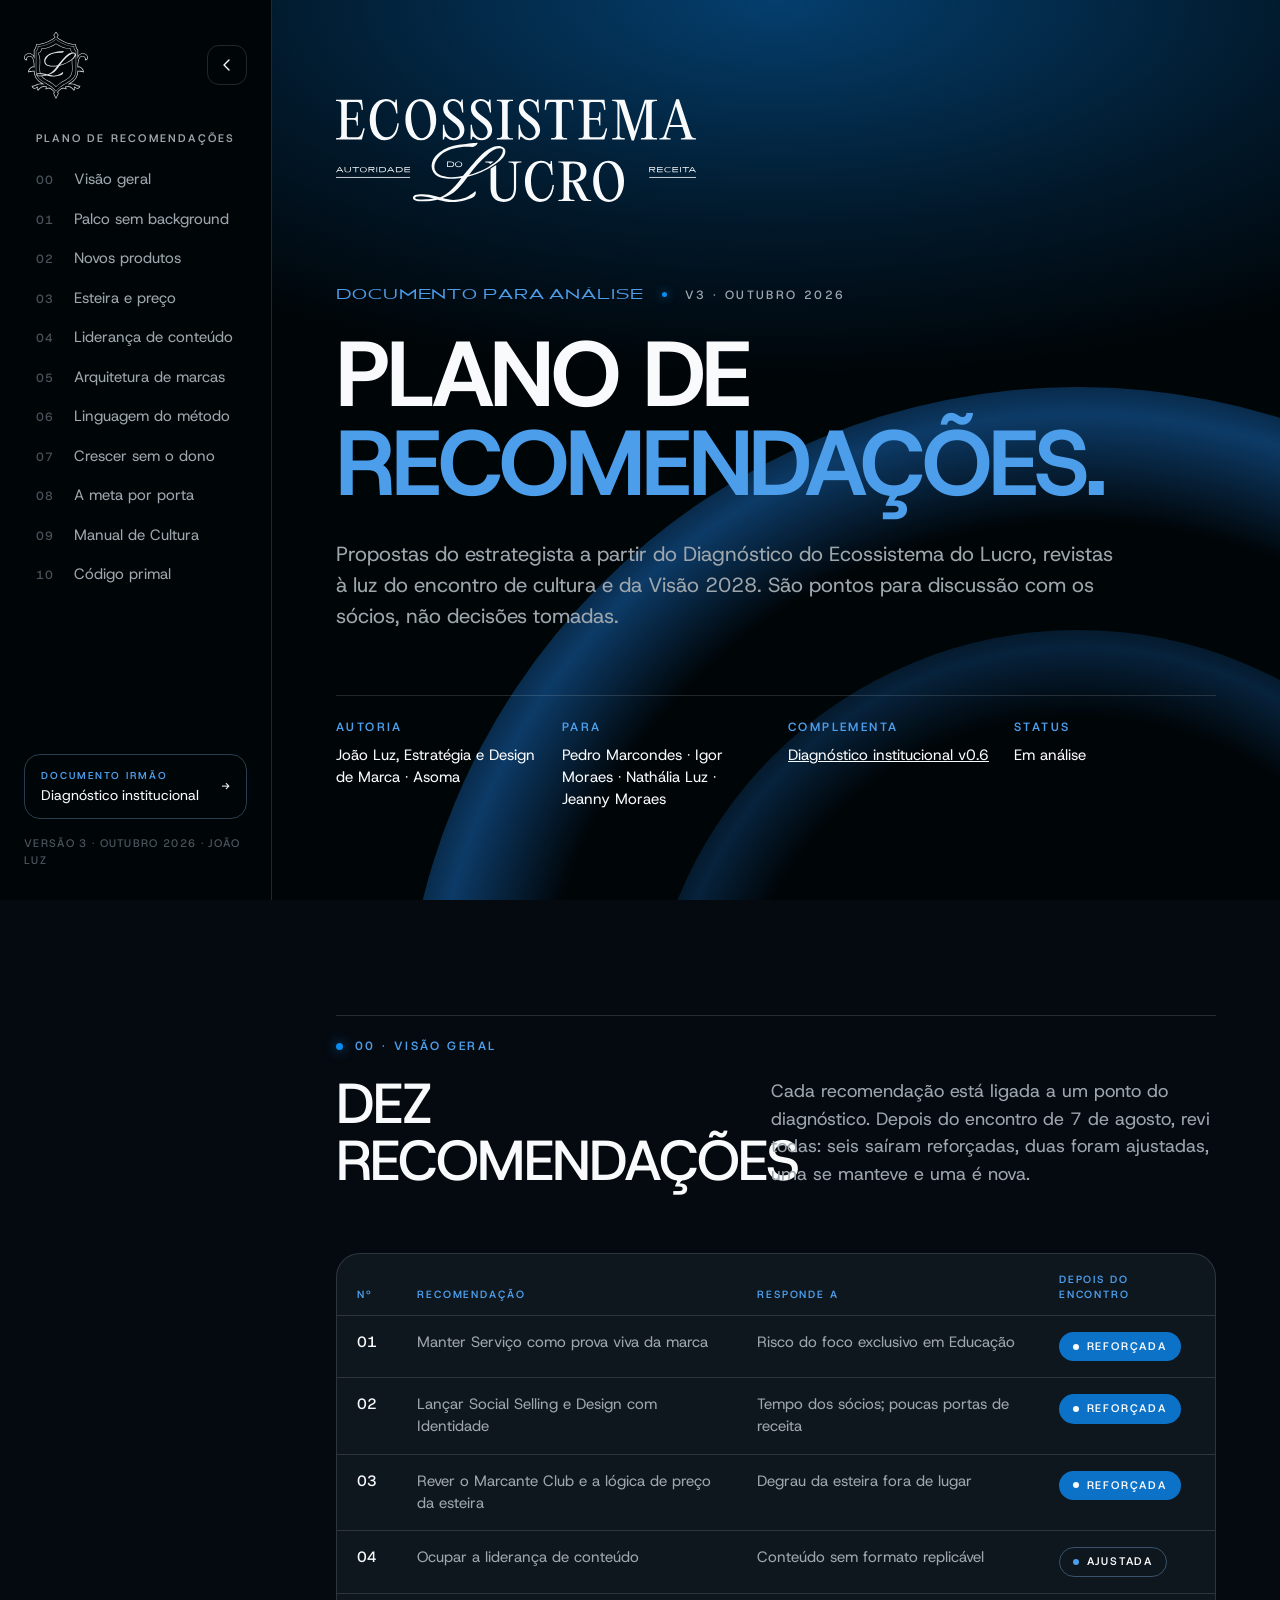
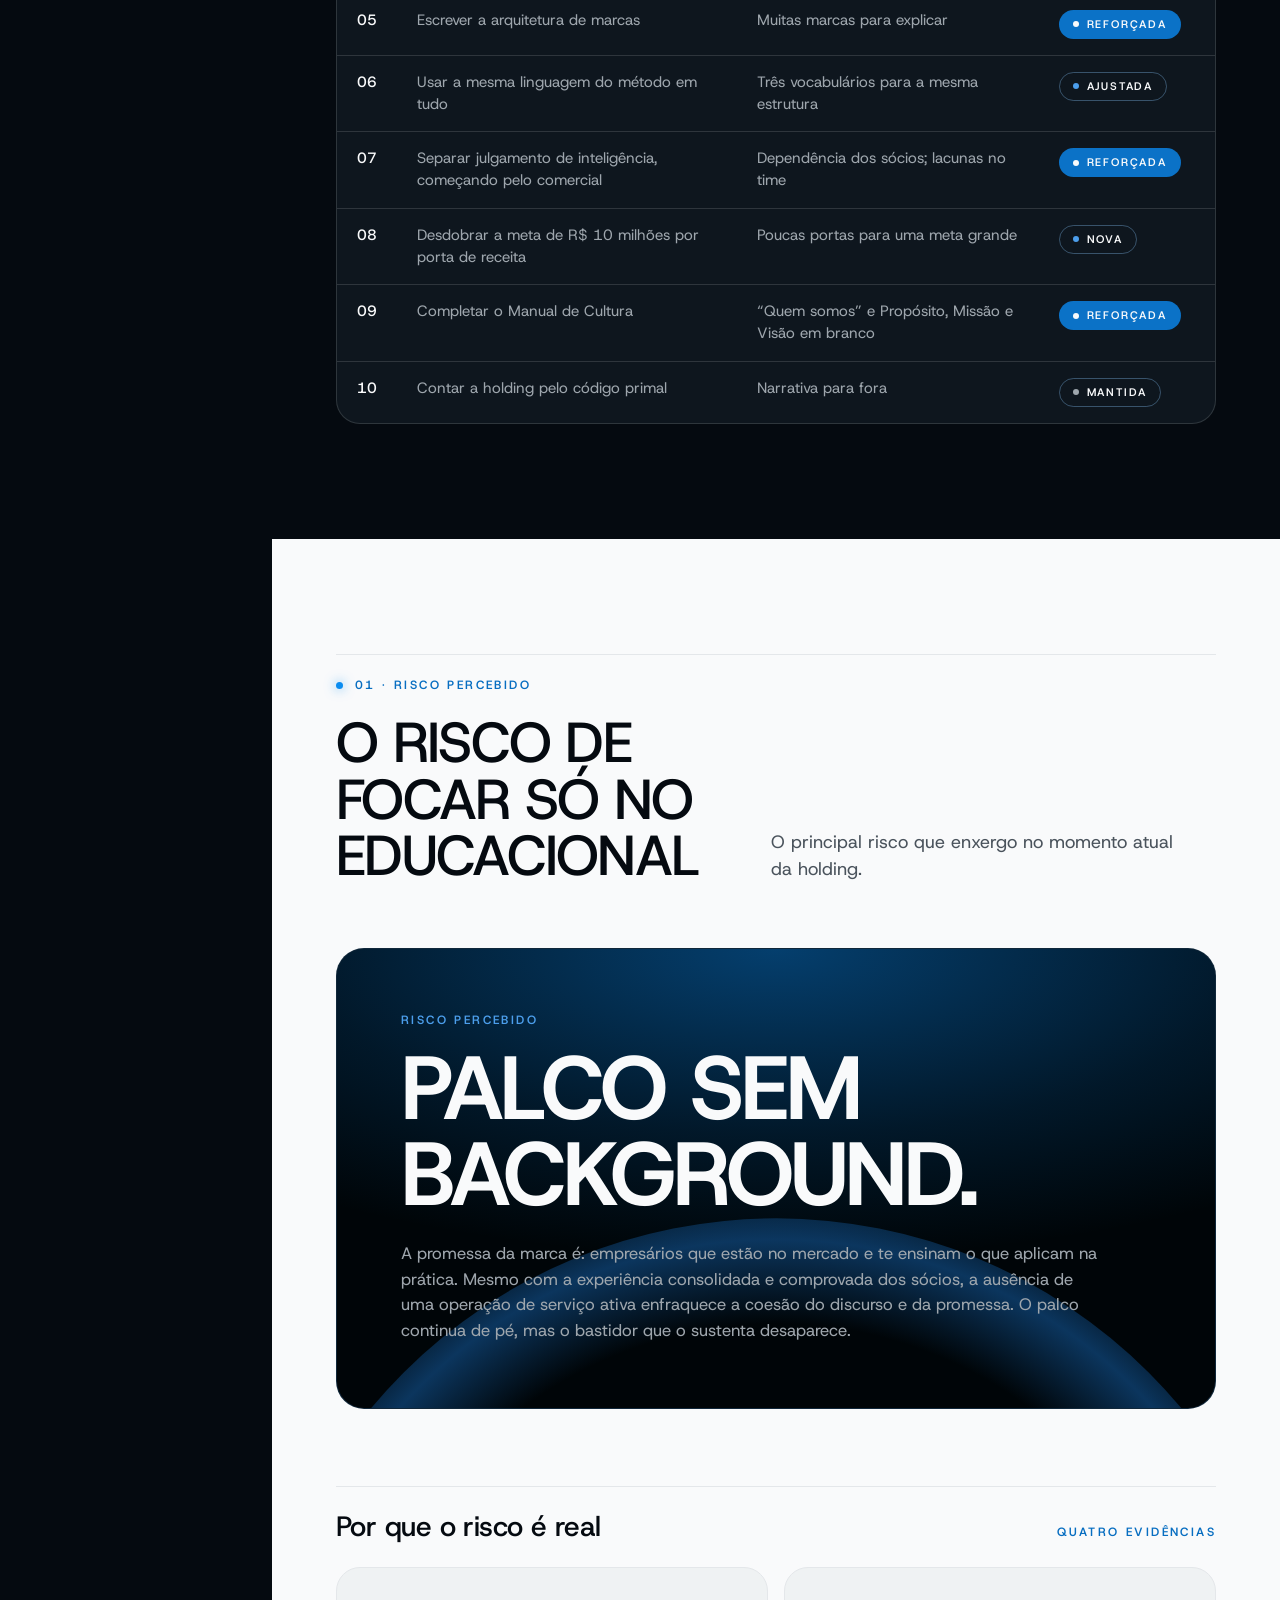
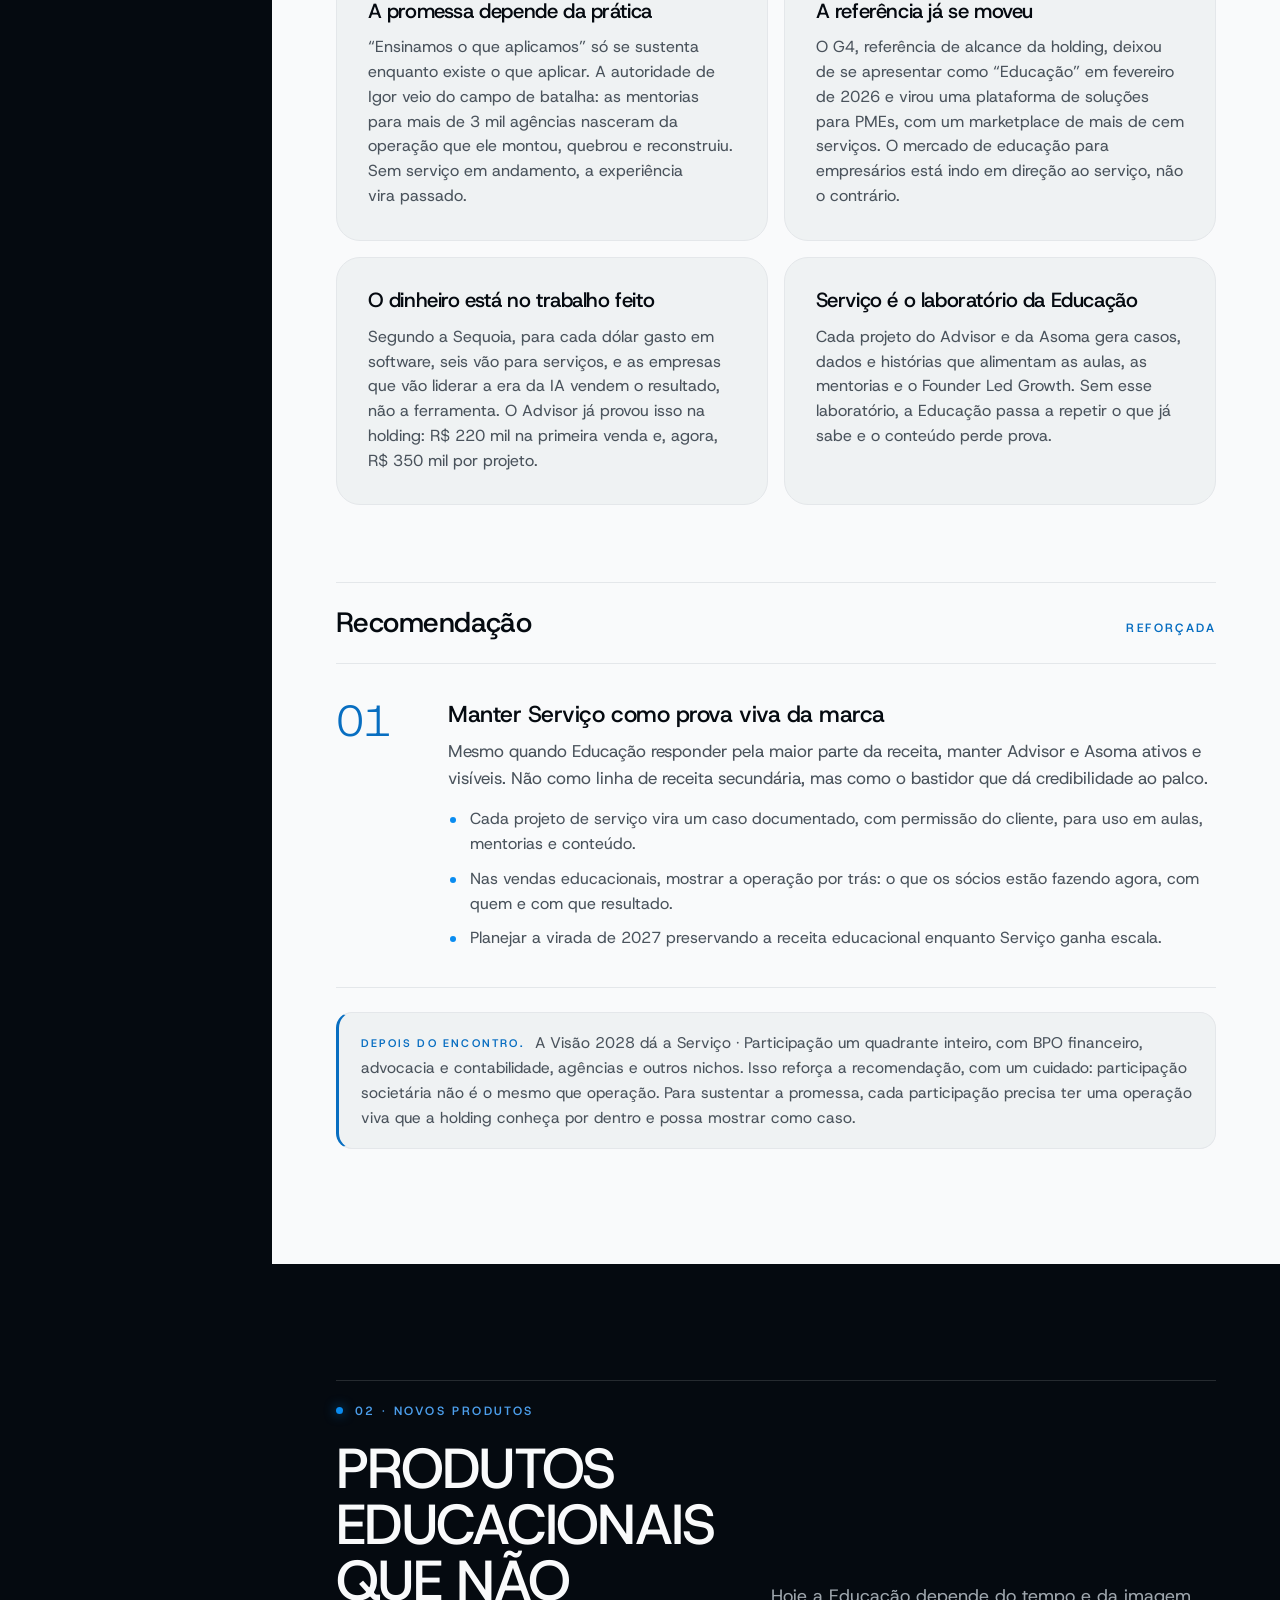
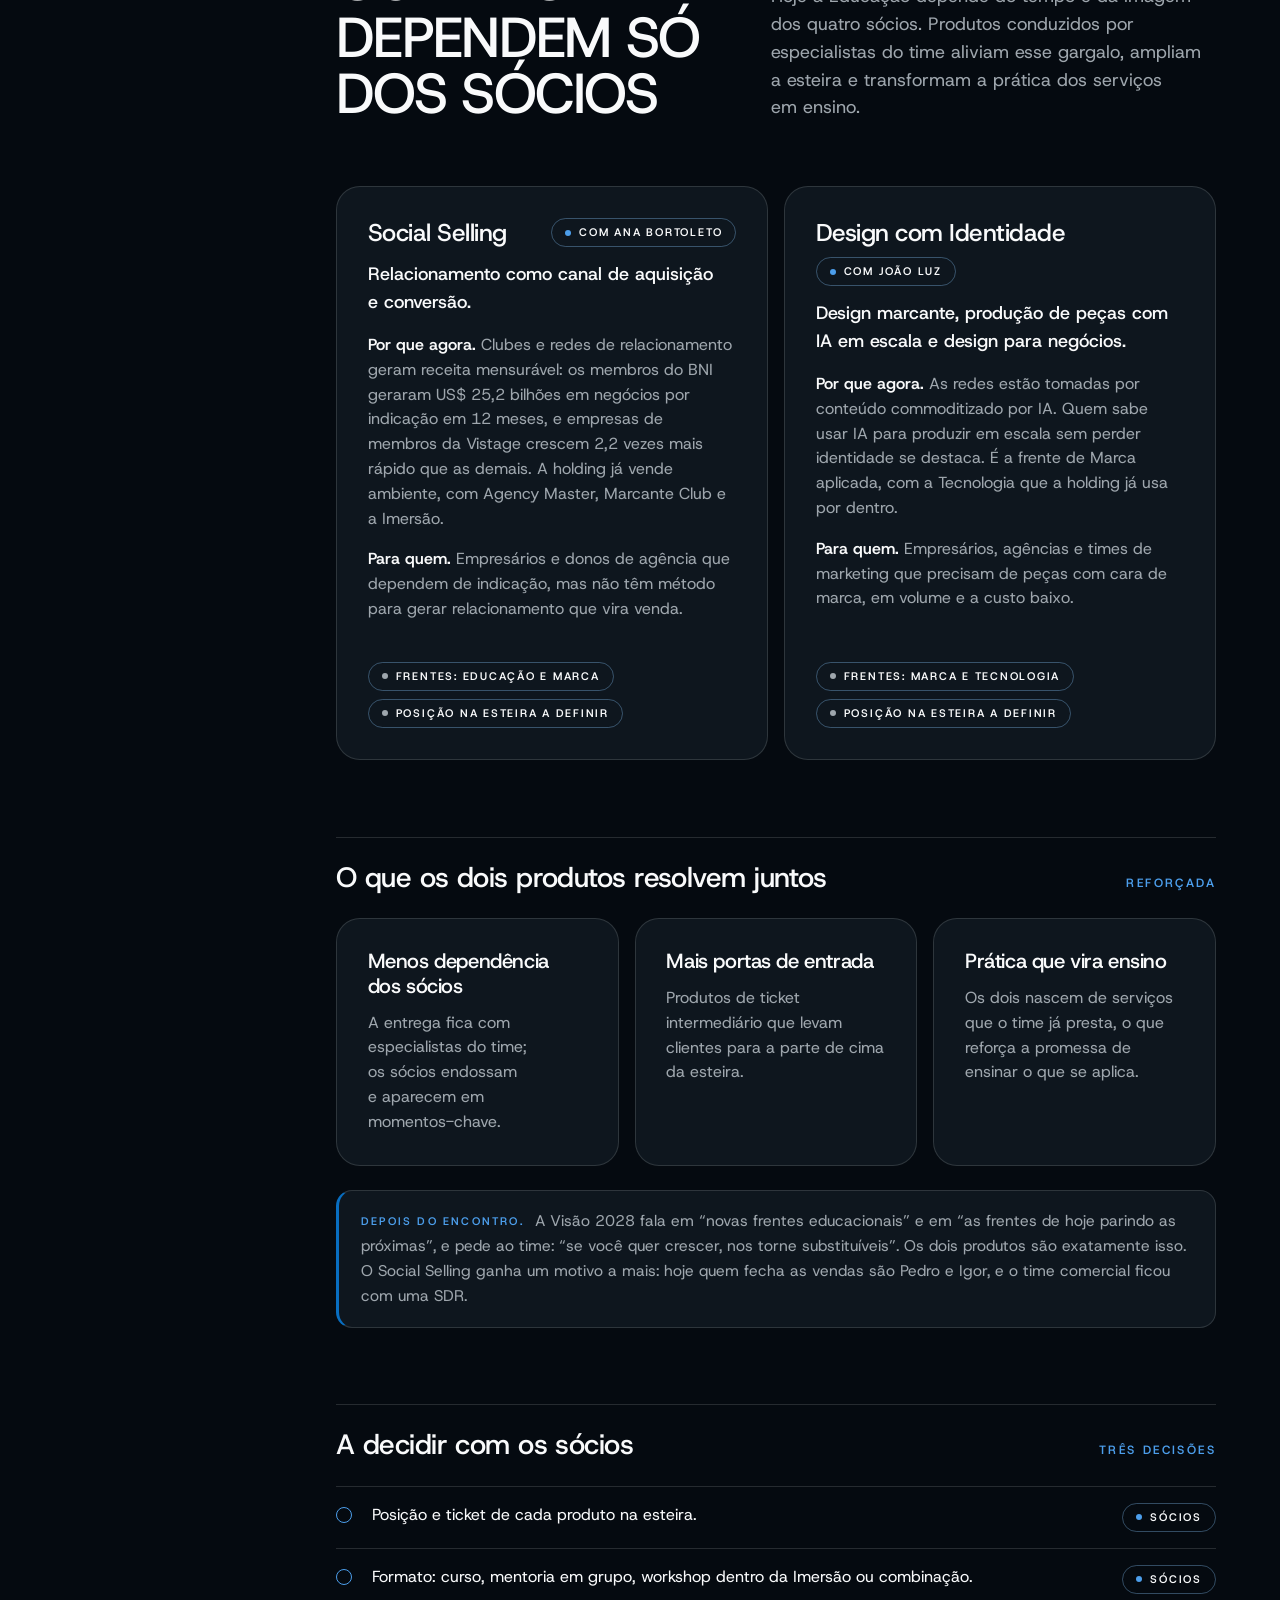
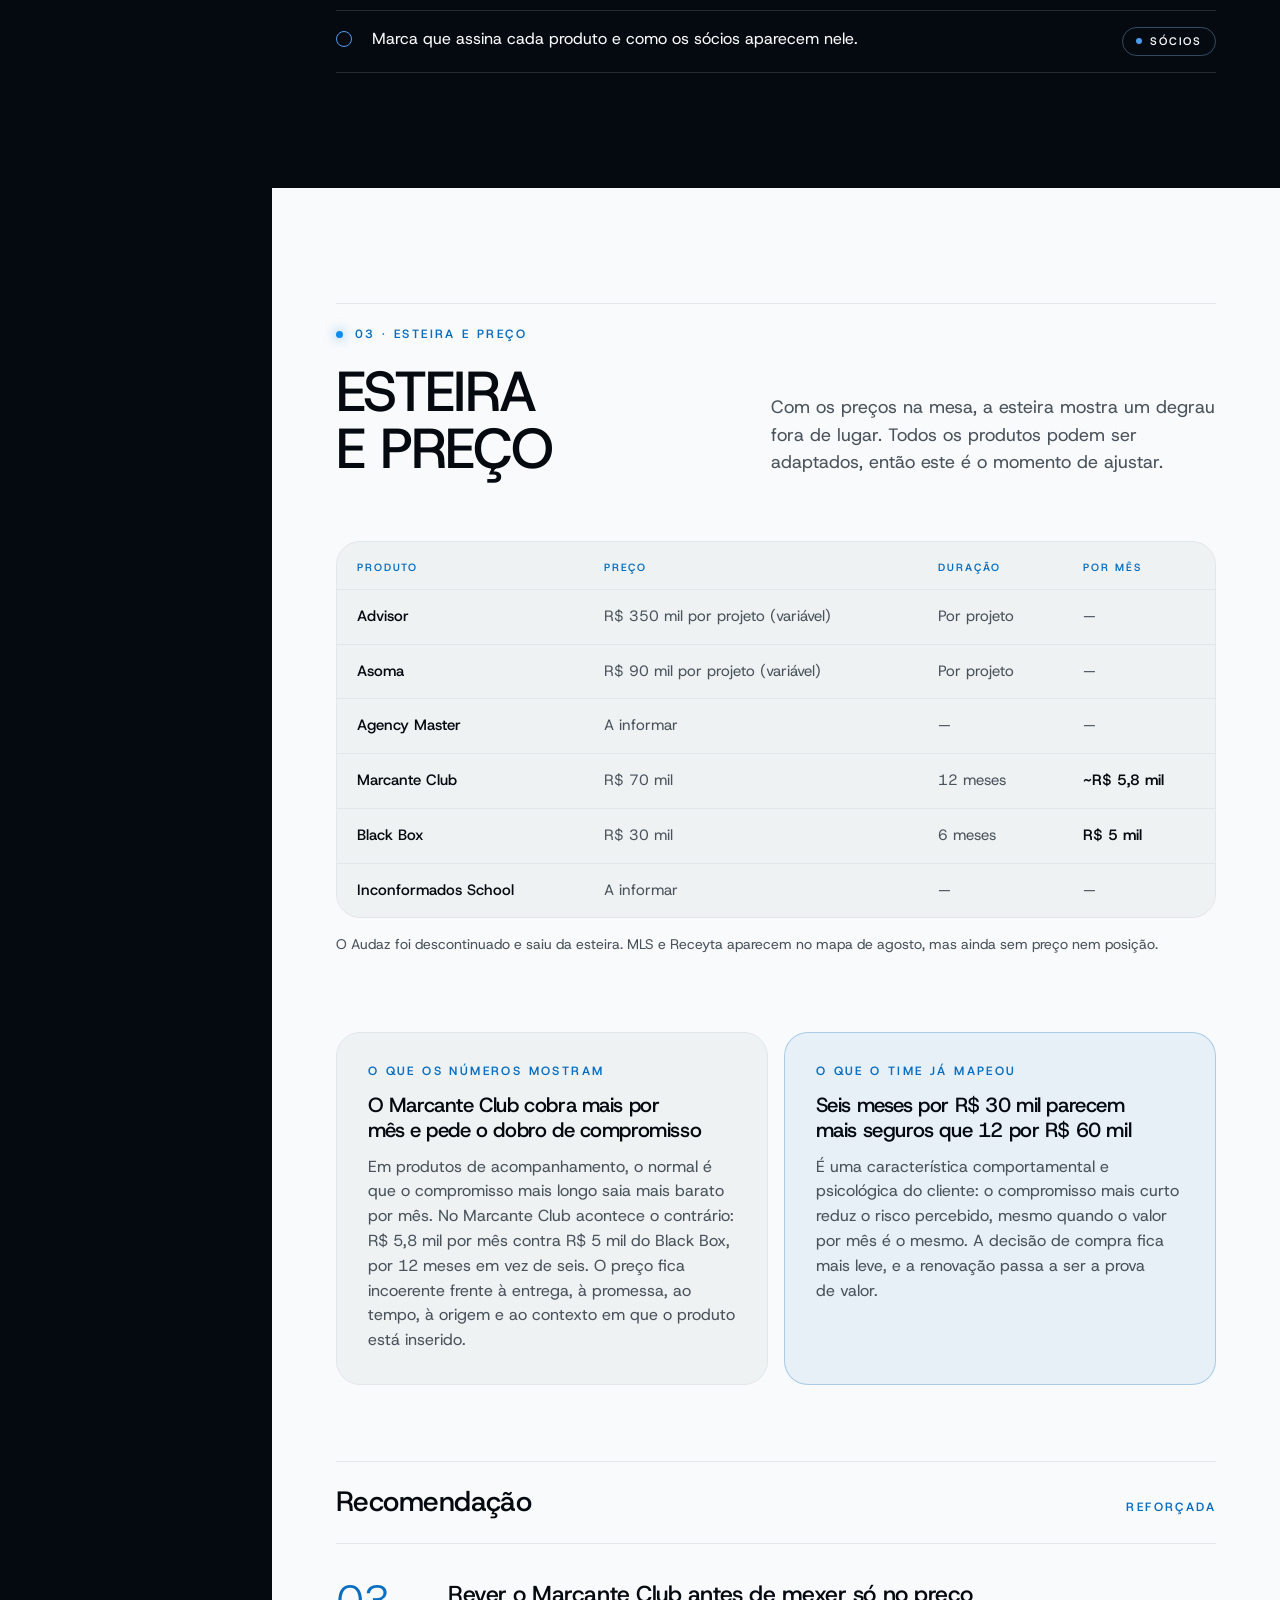
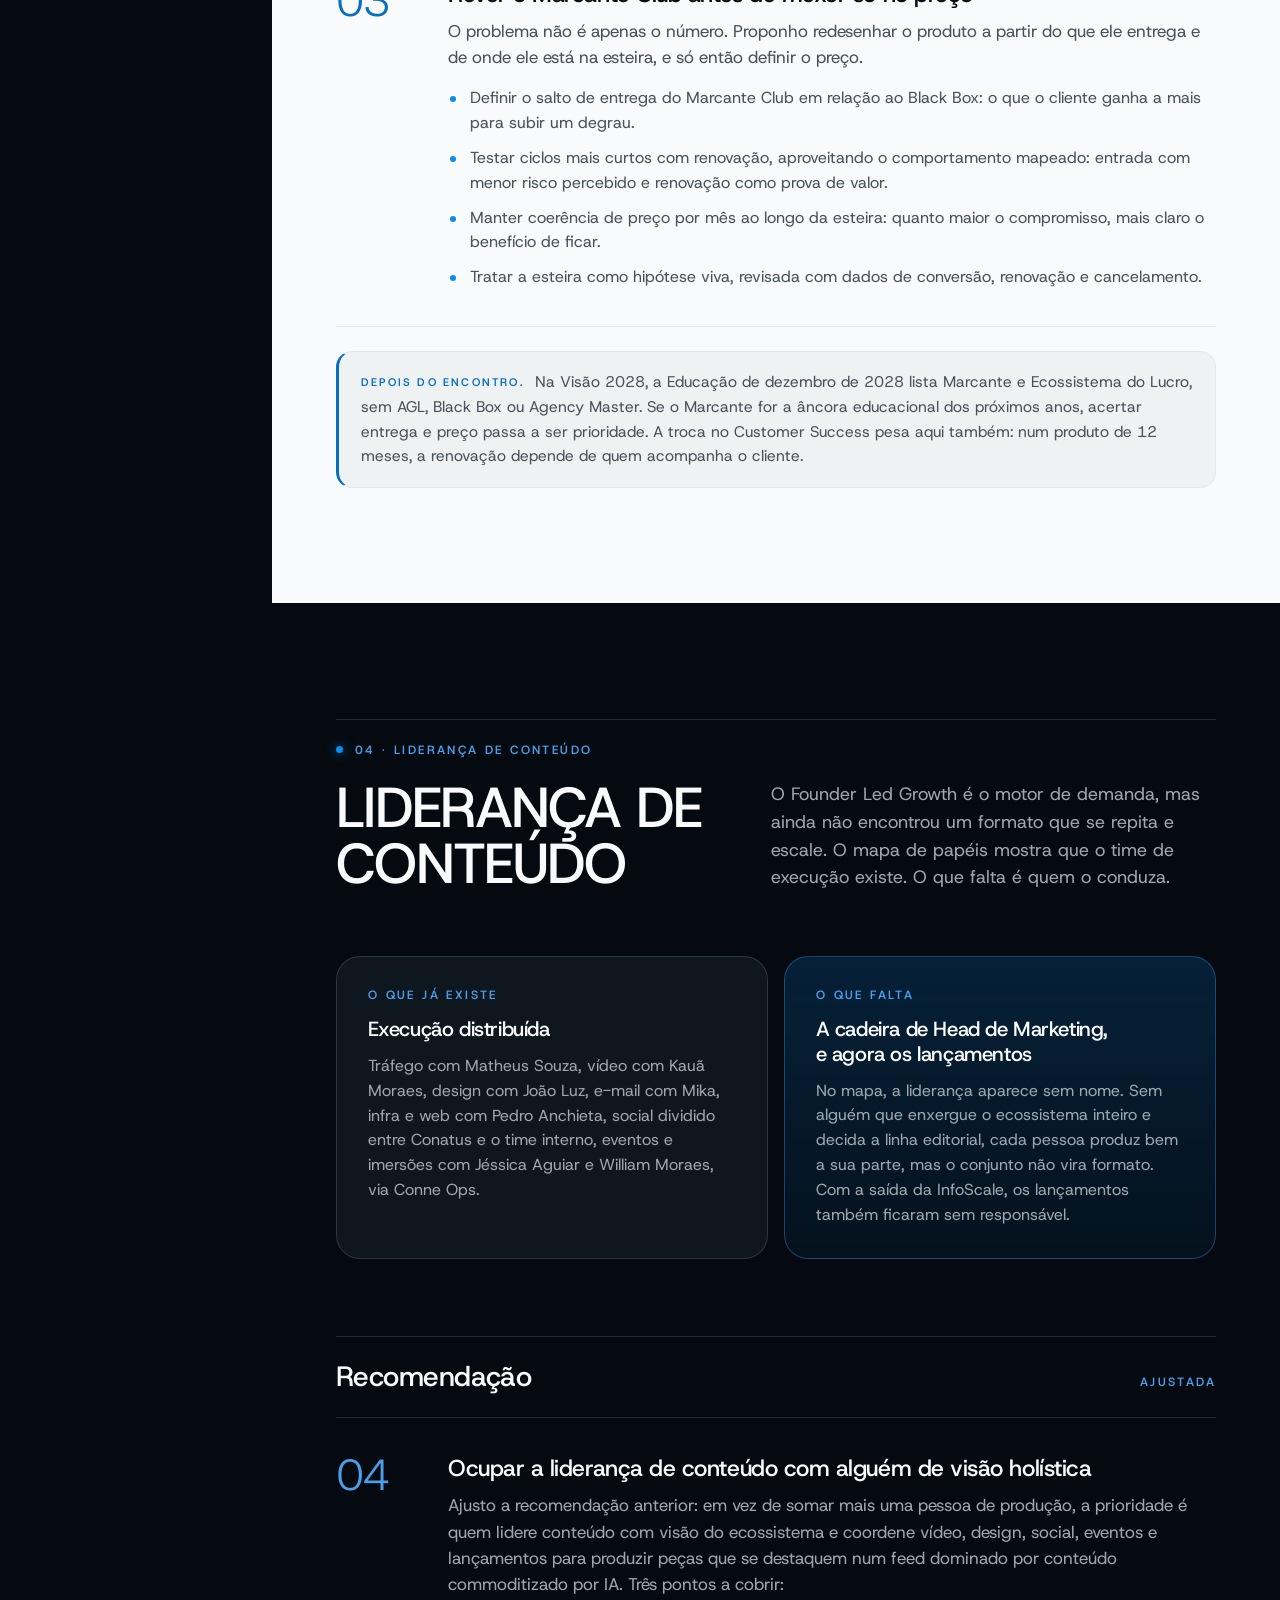
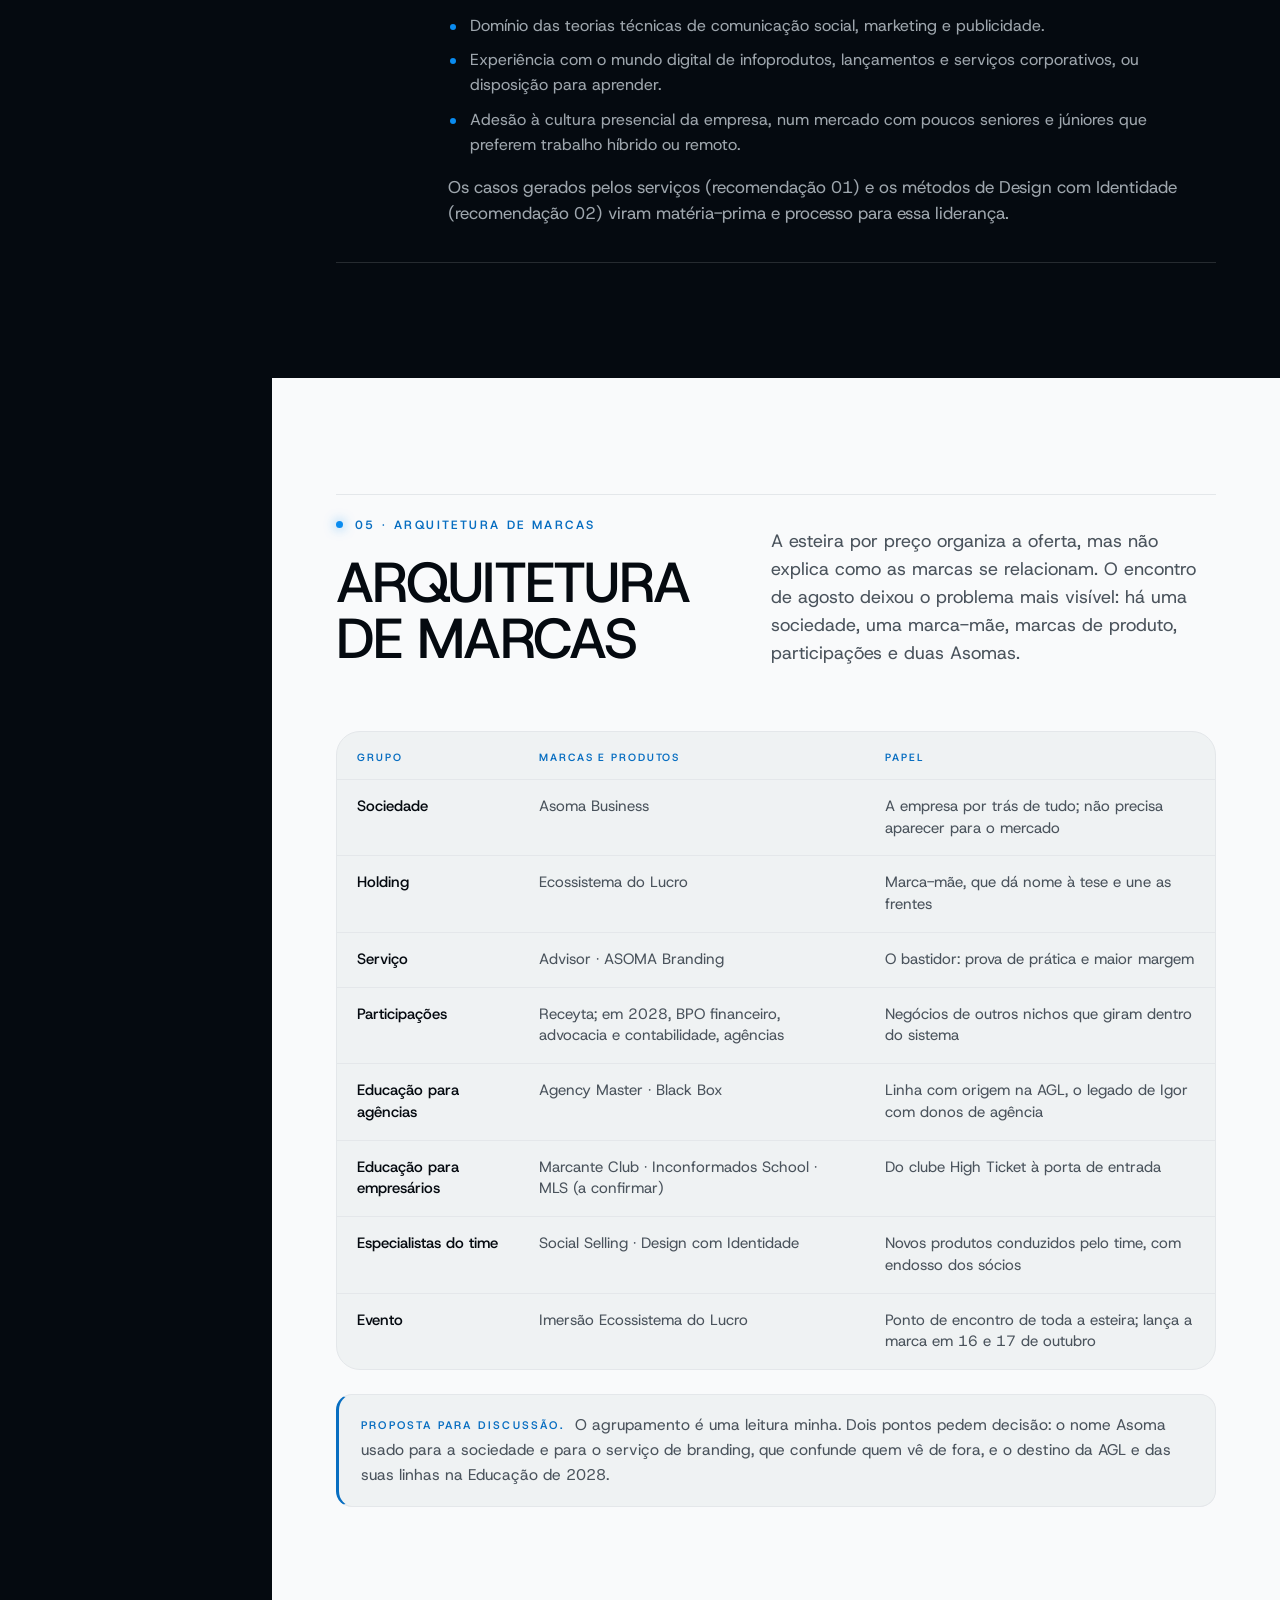
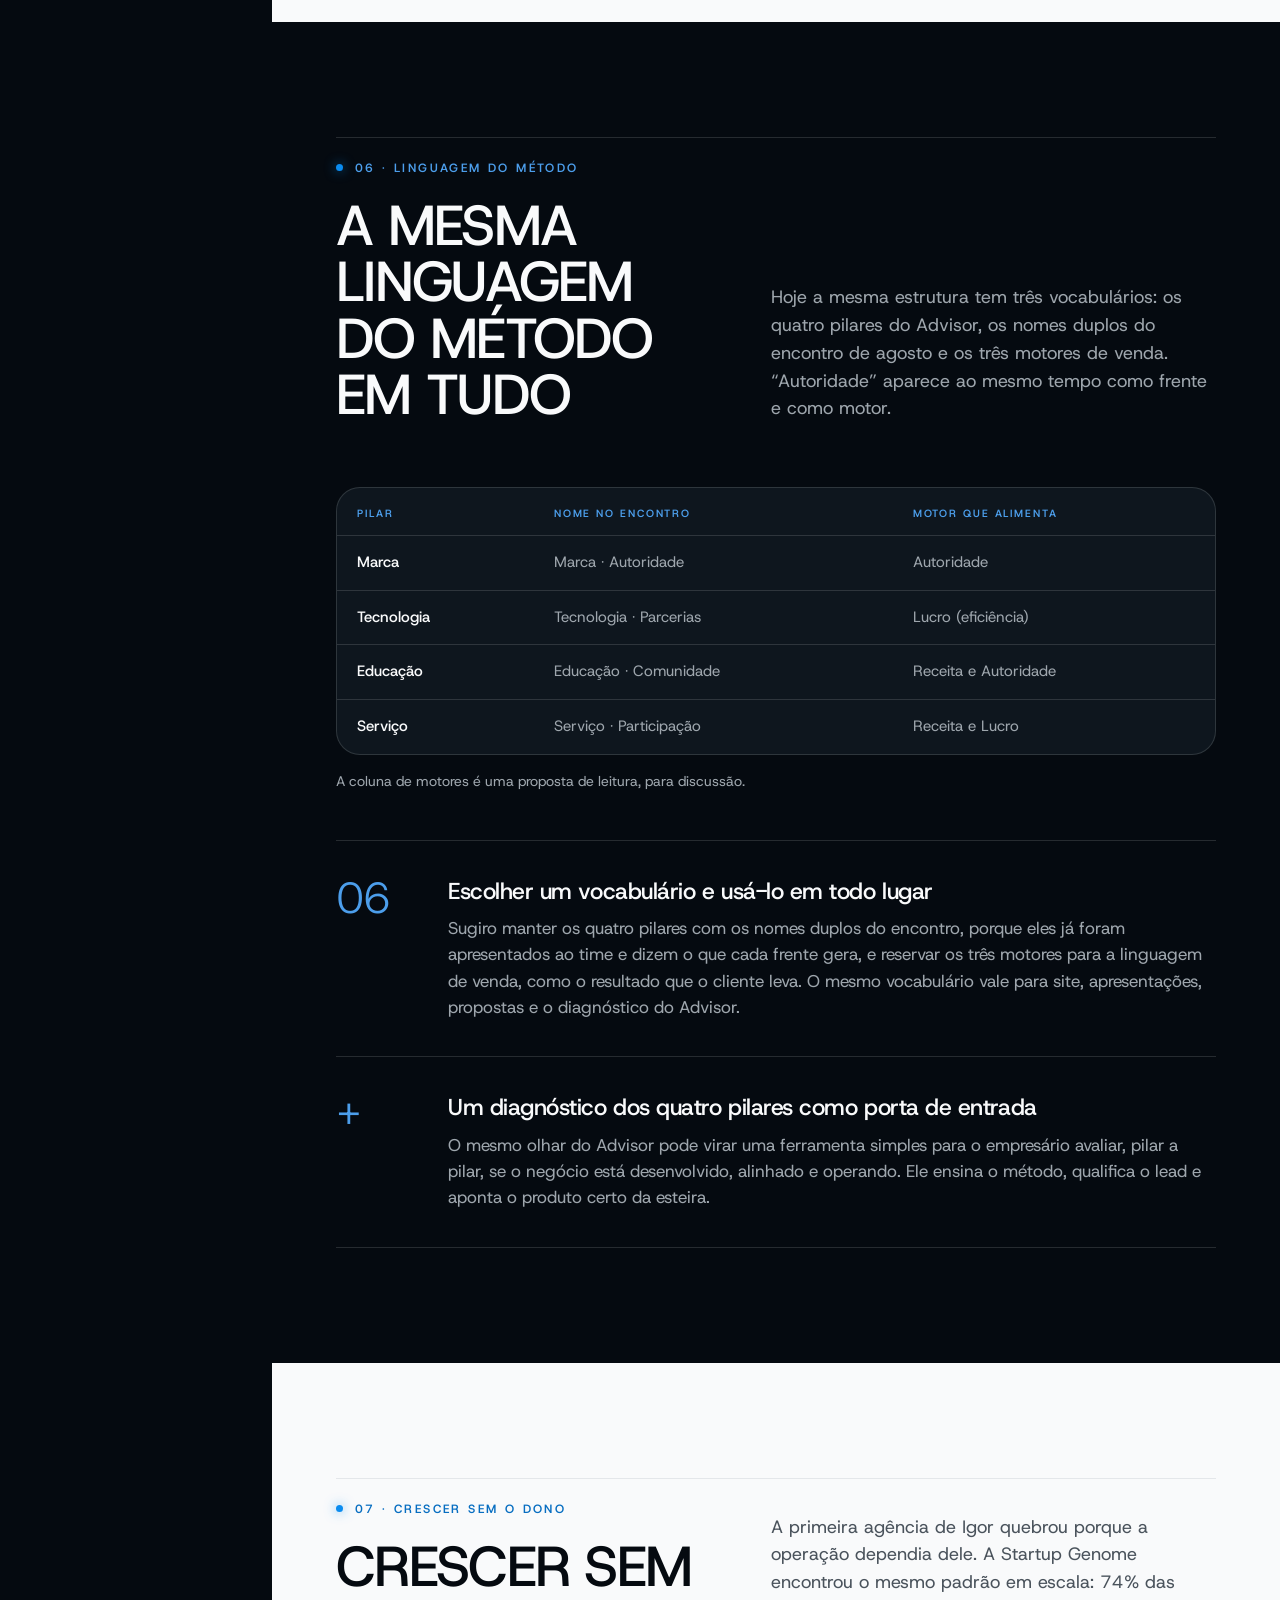
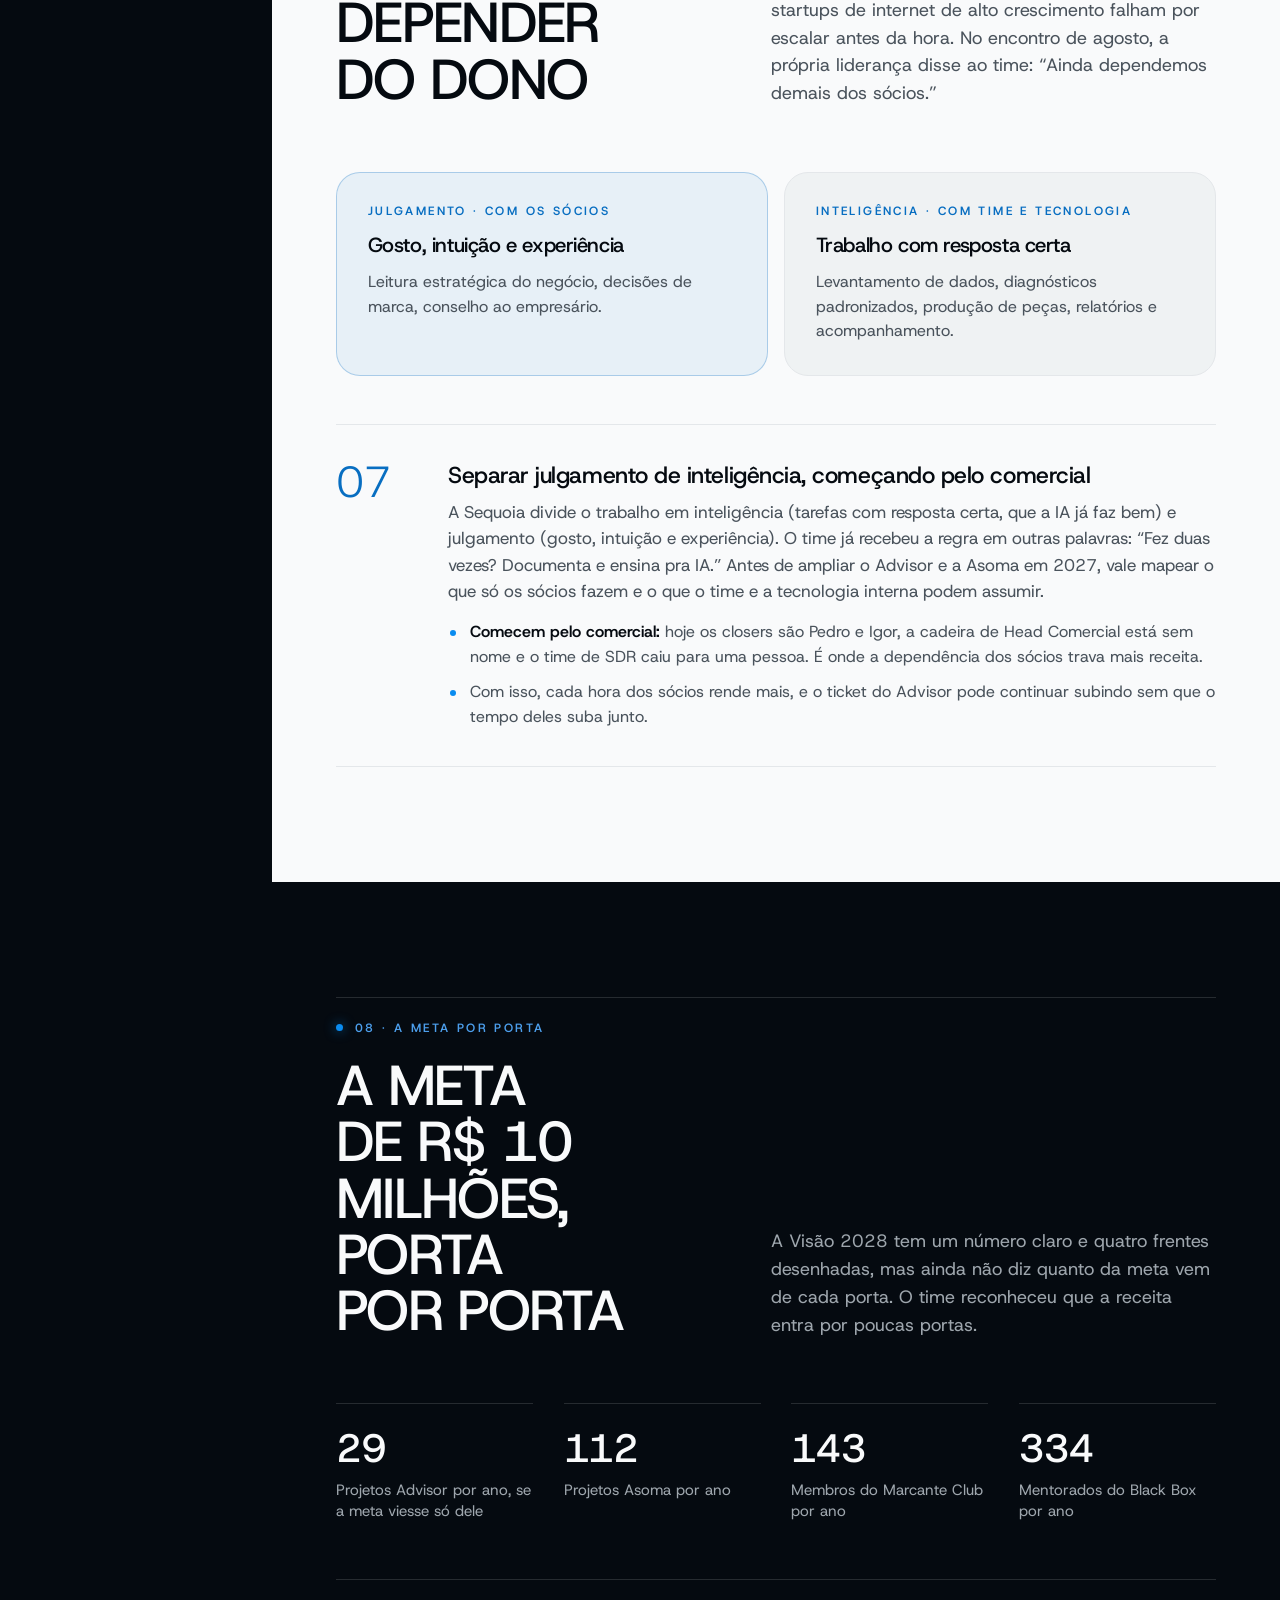
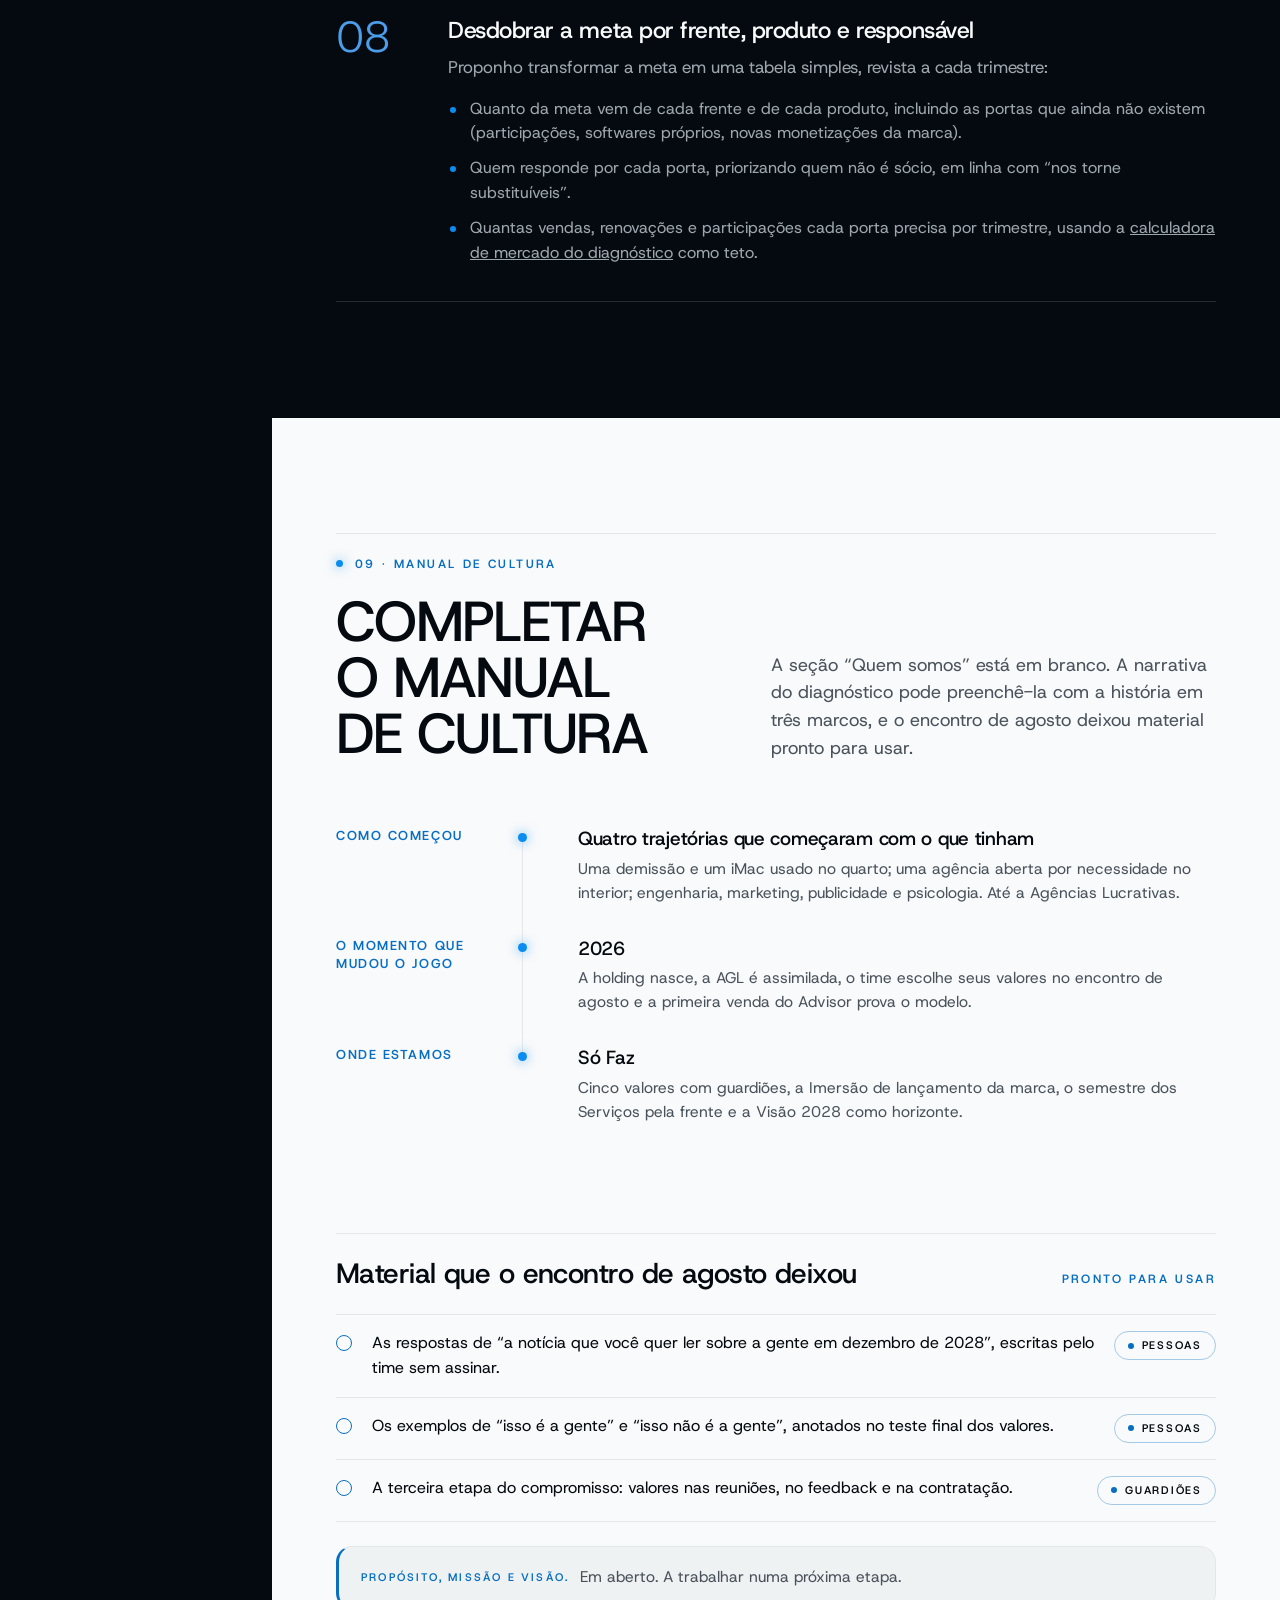
==== recomendacoes.html @ 5210e8ff "Diagnóstico e Recomendações ECL no Design System Ecossistema do Lucro" ====
<!doctype html>
<html lang="pt-BR">
<head>
<meta charset="utf-8">
<meta name="viewport" content="width=device-width, initial-scale=1, viewport-fit=cover">
<meta name="robots" content="noindex, nofollow">
<meta name="theme-color" content="#000508">
<title>Recomendações Ecossistema do Lucro</title>
<meta name="description" content="Plano de recomendações do estrategista João Luz a partir do Diagnóstico institucional do Ecossistema do Lucro. Versão 3, outubro de 2026.">
<link rel="icon" type="image/svg+xml" href="assets/img/brasao-claro.svg">
<link rel="preload" href="assets/fonts/HostGrotesk-Variable.woff2" as="font" type="font/woff2" crossorigin>
<link rel="preload" href="assets/fonts/Anisette-Regular.woff2" as="font" type="font/woff2" crossorigin>
<link rel="stylesheet" href="assets/css/ecl-doc.css">
</head>
<body>

<header class="topbar">
  <button class="btn-icone" type="button" data-abrir aria-controls="indice" aria-expanded="false" aria-label="Abrir índice">
    <svg viewBox="0 0 16 16" aria-hidden="true"><path d="M2 4h12M2 8h12M2 12h12" stroke="currentColor" stroke-width="1.4" fill="none" stroke-linecap="round"/></svg>
  </button>
  <img class="topbar__brasao" src="assets/img/brasao-claro.svg" alt="" width="30" height="31">
  <div class="topbar__txt"><span class="topbar__doc">Plano de recomendações</span><span class="topbar__sec" id="topbar-sec">Capa</span></div>
</header>
<div class="fundo-gaveta" data-fechar></div>

<div class="shell" id="shell">

<nav class="indice" id="indice" aria-label="Índice do documento">
  <div>
    <div class="indice__topo">
      <a class="indice__marca" href="#topo" aria-label="Ecossistema do Lucro, voltar à capa">
        <img src="assets/img/brasao-claro.svg" alt="Brasão Ecossistema do Lucro" width="64" height="67">
      </a>
      <button class="btn-icone btn-recolher" type="button" data-recolher aria-label="Recolher índice" title="Recolher índice">
        <svg viewBox="0 0 16 16" aria-hidden="true"><path d="M10 3 5 8l5 5" stroke="currentColor" stroke-width="1.4" fill="none" stroke-linecap="round" stroke-linejoin="round"/></svg>
      </button>
      <button class="btn-icone btn-fechar" type="button" data-fechar aria-label="Fechar índice">
        <svg viewBox="0 0 16 16" aria-hidden="true"><path d="M3.5 3.5l9 9M12.5 3.5l-9 9" stroke="currentColor" stroke-width="1.4" fill="none" stroke-linecap="round"/></svg>
      </button>
    </div>
    <p class="indice__doc" style="margin:0 0 16px 12px">Plano de recomendações</p>
    <div class="indice__lista">
      <a href="#visao"><i>00</i><span>Visão geral</span></a>
      <a href="#risco"><i>01</i><span>Palco sem background</span></a>
      <a href="#produtos"><i>02</i><span>Novos produtos</span></a>
      <a href="#preco"><i>03</i><span>Esteira e preço</span></a>
      <a href="#conteudo"><i>04</i><span>Liderança de conteúdo</span></a>
      <a href="#marcas"><i>05</i><span>Arquitetura de marcas</span></a>
      <a href="#linguagem"><i>06</i><span>Linguagem do método</span></a>
      <a href="#escala"><i>07</i><span>Crescer sem o dono</span></a>
      <a href="#meta"><i>08</i><span>A meta por porta</span></a>
      <a href="#manual"><i>09</i><span>Manual de Cultura</span></a>
      <a href="#primal"><i>10</i><span>Código primal</span></a>
    </div>
  </div>
  <div class="indice__pe">
    <a class="outro-doc" href="index.html"><span><small>Documento irmão</small>Diagnóstico institucional</span><span aria-hidden="true">→</span></a>
    <span class="versao">Versão 3 · Outubro 2026 · João Luz</span>
  </div>
</nav>

<main id="topo">

<section class="capa" aria-label="Capa">
  <div class="capa__domo" aria-hidden="true"></div>
  <div class="capa__aro" aria-hidden="true"></div>
  <div class="capa__aro capa__aro--2" aria-hidden="true"></div>
  <div class="capa__dentro">
    <img class="capa__logo" src="assets/img/logo-completo-claro.svg" alt="Ecossistema do Lucro · Autoridade · Receita" width="360" height="120">
    <div class="capa__olho"><span class="anisette">Documento para análise</span><span class="sep" aria-hidden="true"></span><span class="numeral">V3 · Outubro 2026</span></div>
    <h1>Plano de <em>recomendações.</em></h1>
    <p class="capa__apoio">Propostas do estrategista a partir do Diagnóstico do Ecossistema do Lucro, revistas à luz do encontro de cultura e da Visão 2028. São pontos para discussão com os sócios, não decisões tomadas.</p>
    <div class="capa__meta">
      <div><span class="olho">Autoria</span><p>João Luz, Estratégia e Design de Marca · Asoma</p></div>
      <div><span class="olho">Para</span><p>Pedro Marcondes · Igor Moraes · Nathália Luz · Jeanny Moraes</p></div>
      <div><span class="olho">Complementa</span><p><a href="index.html">Diagnóstico institucional v0.6</a></p></div>
      <div><span class="olho">Status</span><p>Em análise</p></div>
    </div>
  </div>
</section>

<!-- 00 -->
<section class="secao" id="visao">
  <div class="dentro">
    <div class="secao__cab">
      <div><span class="secao__num">00 · Visão geral</span><h2>Dez recomendações</h2></div>
      <p class="secao__lead">Cada recomendação está ligada a um ponto do diagnóstico. Depois do encontro de 7 de agosto, revi todas: seis saíram reforçadas, duas foram ajustadas, uma se manteve e uma é nova.</p>
    </div>
    <div class="tabela">
      <table>
        <thead><tr><th style="width:56px">Nº</th><th>Recomendação</th><th>Responde a</th><th>Depois do encontro</th></tr></thead>
        <tbody>
          <tr><td class="num">01</td><td><a href="#risco" style="text-decoration:none">Manter Serviço como prova viva da marca</a></td><td>Risco do foco exclusivo em Educação</td><td><span class="etiqueta etiqueta--forte">Reforçada</span></td></tr>
          <tr><td class="num">02</td><td><a href="#produtos" style="text-decoration:none">Lançar Social Selling e Design com Identidade</a></td><td>Tempo dos sócios; poucas portas de receita</td><td><span class="etiqueta etiqueta--forte">Reforçada</span></td></tr>
          <tr><td class="num">03</td><td><a href="#preco" style="text-decoration:none">Rever o Marcante Club e a lógica de preço da esteira</a></td><td>Degrau da esteira fora de lugar</td><td><span class="etiqueta etiqueta--forte">Reforçada</span></td></tr>
          <tr><td class="num">04</td><td><a href="#conteudo" style="text-decoration:none">Ocupar a liderança de conteúdo</a></td><td>Conteúdo sem formato replicável</td><td><span class="etiqueta">Ajustada</span></td></tr>
          <tr><td class="num">05</td><td><a href="#marcas" style="text-decoration:none">Escrever a arquitetura de marcas</a></td><td>Muitas marcas para explicar</td><td><span class="etiqueta etiqueta--forte">Reforçada</span></td></tr>
          <tr><td class="num">06</td><td><a href="#linguagem" style="text-decoration:none">Usar a mesma linguagem do método em tudo</a></td><td>Três vocabulários para a mesma estrutura</td><td><span class="etiqueta">Ajustada</span></td></tr>
          <tr><td class="num">07</td><td><a href="#escala" style="text-decoration:none">Separar julgamento de inteligência, começando pelo comercial</a></td><td>Dependência dos sócios; lacunas no time</td><td><span class="etiqueta etiqueta--forte">Reforçada</span></td></tr>
          <tr><td class="num">08</td><td><a href="#meta" style="text-decoration:none">Desdobrar a meta de R$ 10 milhões por porta de receita</a></td><td>Poucas portas para uma meta grande</td><td><span class="etiqueta">Nova</span></td></tr>
          <tr><td class="num">09</td><td><a href="#manual" style="text-decoration:none">Completar o Manual de Cultura</a></td><td>“Quem somos” e Propósito, Missão e Visão em branco</td><td><span class="etiqueta etiqueta--forte">Reforçada</span></td></tr>
          <tr><td class="num">10</td><td><a href="#primal" style="text-decoration:none">Contar a holding pelo código primal</a></td><td>Narrativa para fora</td><td><span class="etiqueta etiqueta--neutra">Mantida</span></td></tr>
        </tbody>
      </table>
    </div>
  </div>
</section>

<!-- 01 -->
<section class="secao folha-clara" id="risco">
  <div class="dentro">
    <div class="secao__cab">
      <div><span class="secao__num">01 · Risco percebido</span><h2>O risco de focar só no educacional</h2></div>
      <p class="secao__lead">O principal risco que enxergo no momento atual da holding.</p>
    </div>

    <div class="painel">
      <span class="olho">Risco percebido</span>
      <p class="frase frase--caixa">Palco sem background.</p>
      <p class="apoio">A promessa da marca é: empresários que estão no mercado e te ensinam o que aplicam na prática. Mesmo com a experiência consolidada e comprovada dos sócios, a ausência de uma operação de serviço ativa enfraquece a coesão do discurso e da promessa. O palco continua de pé, mas o bastidor que o sustenta desaparece.</p>
    </div>

    <div class="sub-cab"><h3>Por que o risco é real</h3><span class="olho">Quatro evidências</span></div>
    <div class="grade g2">
      <div class="cartao"><h3>A promessa depende da prática</h3><p>“Ensinamos o que aplicamos” só se sustenta enquanto existe o que aplicar. A autoridade de Igor veio do campo de batalha: as mentorias para mais de 3 mil agências nasceram da operação que ele montou, quebrou e reconstruiu. Sem serviço em andamento, a experiência vira passado.</p></div>
      <div class="cartao"><h3>A referência já se moveu</h3><p>O G4, referência de alcance da holding, deixou de se apresentar como “Educação” em fevereiro de 2026 e virou uma plataforma de soluções para PMEs, com um marketplace de mais de cem serviços. O mercado de educação para empresários está indo em direção ao serviço, não o contrário.</p></div>
      <div class="cartao"><h3>O dinheiro está no trabalho feito</h3><p>Segundo a Sequoia, para cada dólar gasto em software, seis vão para serviços, e as empresas que vão liderar a era da IA vendem o resultado, não a ferramenta. O Advisor já provou isso na holding: R$&nbsp;220&nbsp;mil na primeira venda e, agora, R$&nbsp;350&nbsp;mil por projeto.</p></div>
      <div class="cartao"><h3>Serviço é o laboratório da Educação</h3><p>Cada projeto do Advisor e da Asoma gera casos, dados e histórias que alimentam as aulas, as mentorias e o Founder Led Growth. Sem esse laboratório, a Educação passa a repetir o que já sabe e o conteúdo perde prova.</p></div>
    </div>

    <div class="sub-cab"><h3>Recomendação</h3><span class="olho">Reforçada</span></div>
    <div class="itens">
      <div class="item"><div class="item__n">01</div><div><h3>Manter Serviço como prova viva da marca</h3><p>Mesmo quando Educação responder pela maior parte da receita, manter Advisor e Asoma ativos e visíveis. Não como linha de receita secundária, mas como o bastidor que dá credibilidade ao palco.</p>
        <ul>
          <li>Cada projeto de serviço vira um caso documentado, com permissão do cliente, para uso em aulas, mentorias e conteúdo.</li>
          <li>Nas vendas educacionais, mostrar a operação por trás: o que os sócios estão fazendo agora, com quem e com que resultado.</li>
          <li>Planejar a virada de 2027 preservando a receita educacional enquanto Serviço ganha escala.</li>
        </ul>
      </div></div>
    </div>
    <p class="nota"><b>Depois do encontro.</b> A Visão 2028 dá a Serviço · Participação um quadrante inteiro, com BPO financeiro, advocacia e contabilidade, agências e outros nichos. Isso reforça a recomendação, com um cuidado: participação societária não é o mesmo que operação. Para sustentar a promessa, cada participação precisa ter uma operação viva que a holding conheça por dentro e possa mostrar como caso.</p>
  </div>
</section>

<!-- 02 -->
<section class="secao" id="produtos">
  <div class="dentro">
    <div class="secao__cab">
      <div><span class="secao__num">02 · Novos produtos</span><h2>Produtos educacionais que não dependem só dos sócios</h2></div>
      <p class="secao__lead">Hoje a Educação depende do tempo e da imagem dos quatro sócios. Produtos conduzidos por especialistas do time aliviam esse gargalo, ampliam a esteira e transformam a prática dos serviços em ensino.</p>
    </div>

    <div class="grade g2">
      <div class="cartao frente">
        <div class="frente__cab"><h3>Social Selling</h3><span class="etiqueta">Com Ana Bortoleto</span></div>
        <p style="color:var(--texto);font-size:18px;font-weight:500;margin-bottom:16px">Relacionamento como canal de aquisição e conversão.</p>
        <p><strong>Por que agora.</strong> Clubes e redes de relacionamento geram receita mensurável: os membros do BNI geraram US$&nbsp;25,2 bilhões em negócios por indicação em 12 meses, e empresas de membros da Vistage crescem 2,2 vezes mais rápido que as demais. A holding já vende ambiente, com Agency Master, Marcante Club e a Imersão.</p>
        <p><strong>Para quem.</strong> Empresários e donos de agência que dependem de indicação, mas não têm método para gerar relacionamento que vira venda.</p>
        <div class="etiquetas"><span class="etiqueta etiqueta--neutra">Frentes: Educação e Marca</span><span class="etiqueta etiqueta--neutra">Posição na esteira a definir</span></div>
      </div>
      <div class="cartao frente">
        <div class="frente__cab"><h3>Design com Identidade</h3><span class="etiqueta">Com João Luz</span></div>
        <p style="color:var(--texto);font-size:18px;font-weight:500;margin-bottom:16px">Design marcante, produção de peças com IA em escala e design para negócios.</p>
        <p><strong>Por que agora.</strong> As redes estão tomadas por conteúdo commoditizado por IA. Quem sabe usar IA para produzir em escala sem perder identidade se destaca. É a frente de Marca aplicada, com a Tecnologia que a holding já usa por dentro.</p>
        <p><strong>Para quem.</strong> Empresários, agências e times de marketing que precisam de peças com cara de marca, em volume e a custo baixo.</p>
        <div class="etiquetas"><span class="etiqueta etiqueta--neutra">Frentes: Marca e Tecnologia</span><span class="etiqueta etiqueta--neutra">Posição na esteira a definir</span></div>
      </div>
    </div>

    <div class="sub-cab"><h3>O que os dois produtos resolvem juntos</h3><span class="olho">Reforçada</span></div>
    <div class="grade g3">
      <div class="cartao"><h3>Menos dependência dos sócios</h3><p>A entrega fica com especialistas do time; os sócios endossam e aparecem em momentos-chave.</p></div>
      <div class="cartao"><h3>Mais portas de entrada</h3><p>Produtos de ticket intermediário que levam clientes para a parte de cima da esteira.</p></div>
      <div class="cartao"><h3>Prática que vira ensino</h3><p>Os dois nascem de serviços que o time já presta, o que reforça a promessa de ensinar o que se aplica.</p></div>
    </div>
    <p class="nota"><b>Depois do encontro.</b> A Visão 2028 fala em “novas frentes educacionais” e em “as frentes de hoje parindo as próximas”, e pede ao time: “se você quer crescer, nos torne substituíveis”. Os dois produtos são exatamente isso. O Social Selling ganha um motivo a mais: hoje quem fecha as vendas são Pedro e Igor, e o time comercial ficou com uma SDR.</p>

    <div class="sub-cab"><h3>A decidir com os sócios</h3><span class="olho">Três decisões</span></div>
    <ul class="verifica">
      <li><span>Posição e ticket de cada produto na esteira.</span><span class="etiqueta">Sócios</span></li>
      <li><span>Formato: curso, mentoria em grupo, workshop dentro da Imersão ou combinação.</span><span class="etiqueta">Sócios</span></li>
      <li><span>Marca que assina cada produto e como os sócios aparecem nele.</span><span class="etiqueta">Sócios</span></li>
    </ul>
  </div>
</section>

<!-- 03 -->
<section class="secao folha-clara" id="preco">
  <div class="dentro">
    <div class="secao__cab">
      <div><span class="secao__num">03 · Esteira e preço</span><h2>Esteira e preço</h2></div>
      <p class="secao__lead">Com os preços na mesa, a esteira mostra um degrau fora de lugar. Todos os produtos podem ser adaptados, então este é o momento de ajustar.</p>
    </div>

    <div class="tabela">
      <table>
        <thead><tr><th>Produto</th><th>Preço</th><th>Duração</th><th>Por mês</th></tr></thead>
        <tbody>
          <tr><td>Advisor</td><td class="num">R$ 350 mil por projeto (variável)</td><td>Por projeto</td><td>—</td></tr>
          <tr><td>Asoma</td><td class="num">R$ 90 mil por projeto (variável)</td><td>Por projeto</td><td>—</td></tr>
          <tr><td>Agency Master</td><td>A informar</td><td>—</td><td>—</td></tr>
          <tr><td>Marcante Club</td><td class="num">R$ 70 mil</td><td>12 meses</td><td class="num"><strong>~R$ 5,8 mil</strong></td></tr>
          <tr><td>Black Box</td><td class="num">R$ 30 mil</td><td>6 meses</td><td class="num"><strong>R$ 5 mil</strong></td></tr>
          <tr><td>Inconformados School</td><td>A informar</td><td>—</td><td>—</td></tr>
        </tbody>
      </table>
    </div>
    <p class="legenda">O Audaz foi descontinuado e saiu da esteira. MLS e Receyta aparecem no mapa de agosto, mas ainda sem preço nem posição.</p>

    <div class="bloco grade g2">
      <div class="cartao">
        <span class="olho">O que os números mostram</span>
        <h3>O Marcante Club cobra mais por mês e pede o dobro de compromisso</h3>
        <p>Em produtos de acompanhamento, o normal é que o compromisso mais longo saia mais barato por mês. No Marcante Club acontece o contrário: R$&nbsp;5,8&nbsp;mil por mês contra R$&nbsp;5&nbsp;mil do Black Box, por 12 meses em vez de seis. O preço fica incoerente frente à entrega, à promessa, ao tempo, à origem e ao contexto em que o produto está inserido.</p>
      </div>
      <div class="cartao cartao--azul">
        <span class="olho">O que o time já mapeou</span>
        <h3>Seis meses por R$&nbsp;30&nbsp;mil parecem mais seguros que 12 por R$&nbsp;60&nbsp;mil</h3>
        <p>É uma característica comportamental e psicológica do cliente: o compromisso mais curto reduz o risco percebido, mesmo quando o valor por mês é o mesmo. A decisão de compra fica mais leve, e a renovação passa a ser a prova de valor.</p>
      </div>
    </div>

    <div class="sub-cab"><h3>Recomendação</h3><span class="olho">Reforçada</span></div>
    <div class="itens">
      <div class="item"><div class="item__n">03</div><div><h3>Rever o Marcante Club antes de mexer só no preço</h3><p>O problema não é apenas o número. Proponho redesenhar o produto a partir do que ele entrega e de onde ele está na esteira, e só então definir o preço.</p>
        <ul>
          <li>Definir o salto de entrega do Marcante Club em relação ao Black Box: o que o cliente ganha a mais para subir um degrau.</li>
          <li>Testar ciclos mais curtos com renovação, aproveitando o comportamento mapeado: entrada com menor risco percebido e renovação como prova de valor.</li>
          <li>Manter coerência de preço por mês ao longo da esteira: quanto maior o compromisso, mais claro o benefício de ficar.</li>
          <li>Tratar a esteira como hipótese viva, revisada com dados de conversão, renovação e cancelamento.</li>
        </ul>
      </div></div>
    </div>
    <p class="nota"><b>Depois do encontro.</b> Na Visão 2028, a Educação de dezembro de 2028 lista Marcante e Ecossistema do Lucro, sem AGL, Black Box ou Agency Master. Se o Marcante for a âncora educacional dos próximos anos, acertar entrega e preço passa a ser prioridade. A troca no Customer Success pesa aqui também: num produto de 12 meses, a renovação depende de quem acompanha o cliente.</p>
  </div>
</section>

<!-- 04 -->
<section class="secao" id="conteudo">
  <div class="dentro">
    <div class="secao__cab">
      <div><span class="secao__num">04 · Liderança de conteúdo</span><h2>Liderança de conteúdo</h2></div>
      <p class="secao__lead">O Founder Led Growth é o motor de demanda, mas ainda não encontrou um formato que se repita e escale. O mapa de papéis mostra que o time de execução existe. O que falta é quem o conduza.</p>
    </div>

    <div class="grade g2">
      <div class="cartao"><span class="olho">O que já existe</span><h3>Execução distribuída</h3><p>Tráfego com Matheus Souza, vídeo com Kauã Moraes, design com João Luz, e-mail com Mika, infra e web com Pedro Anchieta, social dividido entre Conatus e o time interno, eventos e imersões com Jéssica Aguiar e William Moraes, via Conne Ops.</p></div>
      <div class="cartao cartao--azul"><span class="olho">O que falta</span><h3>A cadeira de Head de Marketing, e agora os lançamentos</h3><p>No mapa, a liderança aparece sem nome. Sem alguém que enxergue o ecossistema inteiro e decida a linha editorial, cada pessoa produz bem a sua parte, mas o conjunto não vira formato. Com a saída da InfoScale, os lançamentos também ficaram sem responsável.</p></div>
    </div>

    <div class="sub-cab"><h3>Recomendação</h3><span class="olho">Ajustada</span></div>
    <div class="itens">
      <div class="item"><div class="item__n">04</div><div>
        <h3>Ocupar a liderança de conteúdo com alguém de visão holística</h3>
        <p>Ajusto a recomendação anterior: em vez de somar mais uma pessoa de produção, a prioridade é quem lidere conteúdo com visão do ecossistema e coordene vídeo, design, social, eventos e lançamentos para produzir peças que se destaquem num feed dominado por conteúdo commoditizado por IA. Três pontos a cobrir:</p>
        <ul>
          <li>Domínio das teorias técnicas de comunicação social, marketing e publicidade.</li>
          <li>Experiência com o mundo digital de infoprodutos, lançamentos e serviços corporativos, ou disposição para aprender.</li>
          <li>Adesão à cultura presencial da empresa, num mercado com poucos seniores e júniores que preferem trabalho híbrido ou remoto.</li>
        </ul>
        <p style="margin-top:16px">Os casos gerados pelos serviços (recomendação 01) e os métodos de Design com Identidade (recomendação 02) viram matéria-prima e processo para essa liderança.</p>
      </div></div>
    </div>
  </div>
</section>

<!-- 05 -->
<section class="secao folha-clara" id="marcas">
  <div class="dentro">
    <div class="secao__cab">
      <div><span class="secao__num">05 · Arquitetura de marcas</span><h2>Arquitetura de marcas</h2></div>
      <p class="secao__lead">A esteira por preço organiza a oferta, mas não explica como as marcas se relacionam. O encontro de agosto deixou o problema mais visível: há uma sociedade, uma marca-mãe, marcas de produto, participações e duas Asomas.</p>
    </div>
    <div class="tabela">
      <table>
        <thead><tr><th>Grupo</th><th>Marcas e produtos</th><th>Papel</th></tr></thead>
        <tbody>
          <tr><td>Sociedade</td><td>Asoma Business</td><td>A empresa por trás de tudo; não precisa aparecer para o mercado</td></tr>
          <tr><td>Holding</td><td>Ecossistema do Lucro</td><td>Marca-mãe, que dá nome à tese e une as frentes</td></tr>
          <tr><td>Serviço</td><td>Advisor · ASOMA Branding</td><td>O bastidor: prova de prática e maior margem</td></tr>
          <tr><td>Participações</td><td>Receyta; em 2028, BPO financeiro, advocacia e contabilidade, agências</td><td>Negócios de outros nichos que giram dentro do sistema</td></tr>
          <tr><td>Educação para agências</td><td>Agency Master · Black Box</td><td>Linha com origem na AGL, o legado de Igor com donos de agência</td></tr>
          <tr><td>Educação para empresários</td><td>Marcante Club · Inconformados School · MLS (a confirmar)</td><td>Do clube High Ticket à porta de entrada</td></tr>
          <tr><td>Especialistas do time</td><td>Social Selling · Design com Identidade</td><td>Novos produtos conduzidos pelo time, com endosso dos sócios</td></tr>
          <tr><td>Evento</td><td>Imersão Ecossistema do Lucro</td><td>Ponto de encontro de toda a esteira; lança a marca em 16 e 17 de outubro</td></tr>
        </tbody>
      </table>
    </div>
    <p class="nota"><b>Proposta para discussão.</b> O agrupamento é uma leitura minha. Dois pontos pedem decisão: o nome Asoma usado para a sociedade e para o serviço de branding, que confunde quem vê de fora, e o destino da AGL e das suas linhas na Educação de 2028.</p>
  </div>
</section>

<!-- 06 -->
<section class="secao" id="linguagem">
  <div class="dentro">
    <div class="secao__cab">
      <div><span class="secao__num">06 · Linguagem do método</span><h2>A mesma linguagem do método em tudo</h2></div>
      <p class="secao__lead">Hoje a mesma estrutura tem três vocabulários: os quatro pilares do Advisor, os nomes duplos do encontro de agosto e os três motores de venda. “Autoridade” aparece ao mesmo tempo como frente e como motor.</p>
    </div>
    <div class="tabela">
      <table>
        <thead><tr><th>Pilar</th><th>Nome no encontro</th><th>Motor que alimenta</th></tr></thead>
        <tbody>
          <tr><td>Marca</td><td>Marca · Autoridade</td><td>Autoridade</td></tr>
          <tr><td>Tecnologia</td><td>Tecnologia · Parcerias</td><td>Lucro (eficiência)</td></tr>
          <tr><td>Educação</td><td>Educação · Comunidade</td><td>Receita e Autoridade</td></tr>
          <tr><td>Serviço</td><td>Serviço · Participação</td><td>Receita e Lucro</td></tr>
        </tbody>
      </table>
    </div>
    <p class="legenda">A coluna de motores é uma proposta de leitura, para discussão.</p>
    <div class="itens" style="margin-top:48px">
      <div class="item"><div class="item__n">06</div><div><h3>Escolher um vocabulário e usá-lo em todo lugar</h3><p>Sugiro manter os quatro pilares com os nomes duplos do encontro, porque eles já foram apresentados ao time e dizem o que cada frente gera, e reservar os três motores para a linguagem de venda, como o resultado que o cliente leva. O mesmo vocabulário vale para site, apresentações, propostas e o diagnóstico do Advisor.</p></div></div>
      <div class="item"><div class="item__n" aria-hidden="true">+</div><div><h3>Um diagnóstico dos quatro pilares como porta de entrada</h3><p>O mesmo olhar do Advisor pode virar uma ferramenta simples para o empresário avaliar, pilar a pilar, se o negócio está desenvolvido, alinhado e operando. Ele ensina o método, qualifica o lead e aponta o produto certo da esteira.</p></div></div>
    </div>
  </div>
</section>

<!-- 07 -->
<section class="secao folha-clara" id="escala">
  <div class="dentro">
    <div class="secao__cab">
      <div><span class="secao__num">07 · Crescer sem o dono</span><h2>Crescer sem depender do dono</h2></div>
      <p class="secao__lead">A primeira agência de Igor quebrou porque a operação dependia dele. A Startup Genome encontrou o mesmo padrão em escala: 74% das startups de internet de alto crescimento falham por escalar antes da hora. No encontro de agosto, a própria liderança disse ao time: “Ainda dependemos demais dos sócios.”</p>
    </div>
    <div class="grade g2">
      <div class="cartao cartao--azul"><span class="olho">Julgamento · com os sócios</span><h3>Gosto, intuição e experiência</h3><p>Leitura estratégica do negócio, decisões de marca, conselho ao empresário.</p></div>
      <div class="cartao"><span class="olho">Inteligência · com time e tecnologia</span><h3>Trabalho com resposta certa</h3><p>Levantamento de dados, diagnósticos padronizados, produção de peças, relatórios e acompanhamento.</p></div>
    </div>
    <div class="itens" style="margin-top:48px">
      <div class="item"><div class="item__n">07</div><div>
        <h3>Separar julgamento de inteligência, começando pelo comercial</h3>
        <p>A Sequoia divide o trabalho em inteligência (tarefas com resposta certa, que a IA já faz bem) e julgamento (gosto, intuição e experiência). O time já recebeu a regra em outras palavras: “Fez duas vezes? Documenta e ensina pra IA.” Antes de ampliar o Advisor e a Asoma em 2027, vale mapear o que só os sócios fazem e o que o time e a tecnologia interna podem assumir.</p>
        <ul>
          <li><strong>Comecem pelo comercial:</strong> hoje os closers são Pedro e Igor, a cadeira de Head Comercial está sem nome e o time de SDR caiu para uma pessoa. É onde a dependência dos sócios trava mais receita.</li>
          <li>Com isso, cada hora dos sócios rende mais, e o ticket do Advisor pode continuar subindo sem que o tempo deles suba junto.</li>
        </ul>
      </div></div>
    </div>
  </div>
</section>

<!-- 08 -->
<section class="secao" id="meta">
  <div class="dentro">
    <div class="secao__cab">
      <div><span class="secao__num">08 · A meta por porta</span><h2>A meta de R$&nbsp;10 milhões, porta por porta</h2></div>
      <p class="secao__lead">A Visão 2028 tem um número claro e quatro frentes desenhadas, mas ainda não diz quanto da meta vem de cada porta. O time reconheceu que a receita entra por poucas portas.</p>
    </div>
    <div class="grade g4 g4-2m">
      <div class="numero"><b>29</b><span>Projetos Advisor por ano, se a meta viesse só dele</span></div>
      <div class="numero"><b>112</b><span>Projetos Asoma por ano</span></div>
      <div class="numero"><b>143</b><span>Membros do Marcante Club por ano</span></div>
      <div class="numero"><b>334</b><span>Mentorados do Black Box por ano</span></div>
    </div>
    <div class="itens" style="margin-top:56px">
      <div class="item"><div class="item__n">08</div><div>
        <h3>Desdobrar a meta por frente, produto e responsável</h3>
        <p>Proponho transformar a meta em uma tabela simples, revista a cada trimestre:</p>
        <ul>
          <li>Quanto da meta vem de cada frente e de cada produto, incluindo as portas que ainda não existem (participações, softwares próprios, novas monetizações da marca).</li>
          <li>Quem responde por cada porta, priorizando quem não é sócio, em linha com “nos torne substituíveis”.</li>
          <li>Quantas vendas, renovações e participações cada porta precisa por trimestre, usando a <a href="index.html#mercado">calculadora de mercado do diagnóstico</a> como teto.</li>
        </ul>
      </div></div>
    </div>
  </div>
</section>

<!-- 09 -->
<section class="secao folha-clara" id="manual">
  <div class="dentro">
    <div class="secao__cab">
      <div><span class="secao__num">09 · Manual de Cultura</span><h2>Completar o Manual de Cultura</h2></div>
      <p class="secao__lead">A seção “Quem somos” está em branco. A narrativa do diagnóstico pode preenchê-la com a história em três marcos, e o encontro de agosto deixou material pronto para usar.</p>
    </div>
    <div class="tempo">
      <div class="tempo__item"><div class="tempo__quando">Como começou</div><div><h4>Quatro trajetórias que começaram com o que tinham</h4><p>Uma demissão e um iMac usado no quarto; uma agência aberta por necessidade no interior; engenharia, marketing, publicidade e psicologia. Até a Agências Lucrativas.</p></div></div>
      <div class="tempo__item"><div class="tempo__quando">O momento que mudou o jogo</div><div><h4>2026</h4><p>A holding nasce, a AGL é assimilada, o time escolhe seus valores no encontro de agosto e a primeira venda do Advisor prova o modelo.</p></div></div>
      <div class="tempo__item"><div class="tempo__quando">Onde estamos</div><div><h4>Só Faz</h4><p>Cinco valores com guardiões, a Imersão de lançamento da marca, o semestre dos Serviços pela frente e a Visão 2028 como horizonte.</p></div></div>
    </div>
    <div class="sub-cab"><h3>Material que o encontro de agosto deixou</h3><span class="olho">Pronto para usar</span></div>
    <ul class="verifica">
      <li><span>As respostas de “a notícia que você quer ler sobre a gente em dezembro de 2028”, escritas pelo time sem assinar.</span><span class="etiqueta">Pessoas</span></li>
      <li><span>Os exemplos de “isso é a gente” e “isso não é a gente”, anotados no teste final dos valores.</span><span class="etiqueta">Pessoas</span></li>
      <li><span>A terceira etapa do compromisso: valores nas reuniões, no feedback e na contratação.</span><span class="etiqueta">Guardiões</span></li>
    </ul>
    <p class="nota"><b>Propósito, Missão e Visão.</b> Em aberto. A trabalhar numa próxima etapa.</p>
  </div>
</section>

<!-- 10 -->
<section class="secao" id="primal">
  <div class="dentro">
    <div class="secao__cab">
      <div><span class="secao__num">10 · Código primal</span><h2>Contar a holding pelo código primal</h2></div>
      <p class="secao__lead">Primal Branding é a expertise da própria holding. Aplicado a ela, o material do diagnóstico e do encontro já preenche os sete elementos.</p>
    </div>
    <div class="tabela">
      <table>
        <thead><tr><th>Elemento</th><th>No Ecossistema do Lucro</th></tr></thead>
        <tbody>
          <tr><td>História de criação</td><td>Quatro trajetórias que começaram do zero e convergiram na holding em 2026, a partir de uma demissão e de um iMac usado no quarto da casa dos pais</td></tr>
          <tr><td>Credo</td><td>“O lucro é o fim.” “Propósito sem dinheiro no bolso não existe.” “A gente não está construindo um produto. A gente está construindo um ecossistema.”</td></tr>
          <tr><td>Ícone</td><td>O computador: o iMac usado de Igor e a máquina que Pedro e Nathália compraram com o dinheiro do silicone</td></tr>
          <tr><td>Rituais</td><td>Imersões; o encontro de time com o Filtro de Valores; a revisão semestral do Manual; o guardião que puxa cada valor</td></tr>
          <tr><td>Palavras sagradas</td><td>Só Faz · lucro · inconformismo · ambiência · “Se precisou de herói, o processo falhou”</td></tr>
          <tr><td>Não-crentes</td><td>Quem ganha ponto por intenção; quem acredita em propósito sem caixa; o empresário preso a uma operação que depende dele</td></tr>
          <tr><td>Líder</td><td>Os quatro sócios</td></tr>
        </tbody>
      </table>
    </div>
    <div class="bloco painel painel--centro">
      <span class="olho">Frase-assinatura</span>
      <p class="frase">Ninguém está fadado a permanecer do tamanho do que já conquistou.</p>
    </div>
  </div>
</section>

<footer class="rodape">
  <div class="dentro">
    <img src="assets/img/brasao-claro.svg" alt="" width="56" height="58">
    <div>
      <span class="frase-norte">O tamanho da sua ambição define o seu destino.</span>
      <p>Ecossistema do Lucro · Plano de recomendações v3 · Outubro 2026 · João Luz · Dados de mercado: seção 08 do Diagnóstico institucional v0.6</p>
    </div>
    <a class="cta" href="index.html">Ler o diagnóstico <span aria-hidden="true">→</span></a>
  </div>
</footer>

</main>
</div>

<script src="assets/js/doc.js"></script>
</body>
</html>
---- assets/css/ecl-doc.css ----
/* ==========================================================================
   ECOSSISTEMA DO LUCRO · Documentos institucionais (web e mobile)
   Construído sobre os tokens do Design System ECL v2
   (tokens/tokens.css · README seções 1, 5, 6, 7 e 9).
   ========================================================================== */

/* ---------- Fontes ---------- */
@font-face {
  font-family: "Host Grotesk";
  src: url("../fonts/HostGrotesk-Variable.woff2") format("woff2-variations"),
       url("../fonts/HostGrotesk-Variable.woff2") format("woff2");
  font-weight: 300 800; font-style: normal; font-display: swap;
}
@font-face {
  font-family: "Anisette";
  src: url("../fonts/Anisette-Regular.woff2") format("woff2");
  font-weight: 400; font-style: normal; font-display: swap;
  /* Anisette nunca com números: algarismos caem para Host Grotesk */
  unicode-range: U+0000-002F, U+003A-10FFFF;
}

/* ---------- Tokens (espelho de tokens/tokens.css) ---------- */
:root {
  --ecl-abismo: #050A10;
  --ecl-grafite: #131C25;
  --ecl-azul: #086EC1;
  --ecl-azul-brilho: #0A8CF0;
  --ecl-cobre: #BA5D1E;
  --ecl-nevoa: #F9FAFB;
  --ecl-aco: #9EA6AD;
  --ecl-prata: #D2D7DA;
  --ecl-preto: #000508;
  --ecl-azul-botao: #0B72C7;
  --ecl-azul-claro: #4C9EEB;
  --ecl-chumbo: #4A535C;
  --ecl-fio: rgba(210, 215, 218, 0.16);
  --ecl-fio-claro: #E4E7EA;

  --ecl-font-texto: "Host Grotesk", "Helvetica Neue", Arial, sans-serif;
  --ecl-font-rotulo: "Anisette", "Host Grotesk", "Helvetica Neue", Arial, sans-serif;

  --ecl-grad-aro: radial-gradient(circle closest-side, transparent 80%, rgba(16,74,130,.78) 96%, transparent 110%);
  --ecl-grad-domo: radial-gradient(120% 90% at 50% 0%, rgba(8,110,193,.55) 0%, rgba(8,110,193,.18) 45%, rgba(5,10,16,0) 75%);
  --ecl-veu-foto: linear-gradient(180deg, rgba(5,10,16,.06) 24%, rgba(5,10,16,.80) 64%, rgba(5,10,16,.96) 100%);
  --ecl-glow-cta: inset 0 1px 0 rgba(255,255,255,.28), 0 0 36px rgba(11,114,199,.6), 0 0 8px rgba(76,158,235,.4);

  /* Espaço (múltiplos de 8) */
  --s1: 8px; --s2: 16px; --s3: 24px; --s4: 32px; --s5: 48px; --s6: 64px; --s7: 96px; --s8: 128px;
  --r-cartao: 24px; --r-foto: 20px; --r-pilula: 999px;

  --gutter: clamp(16px, 5vw, 80px);
  --largura: 1180px;
  --nav-w: 272px;
  --topbar-h: 60px;

  /* Papéis semânticos: folha escura (padrão da marca) */
  --fundo: var(--ecl-abismo);
  --texto: var(--ecl-nevoa);
  --texto-2: var(--ecl-aco);
  --acento-texto: var(--ecl-azul-claro);
  --linha: var(--ecl-fio);
  --cartao: rgba(19, 28, 37, .72);
  --cartao-borda: var(--ecl-fio);
  --cartao-forte: var(--ecl-grafite);
}

/* Folha clara: só para conteúdo denso (README §1.1 e §5: alterna escura/clara) */
.folha-clara {
  --fundo: var(--ecl-nevoa);
  --texto: var(--ecl-abismo);
  --texto-2: var(--ecl-chumbo);
  --acento-texto: var(--ecl-azul);
  --linha: var(--ecl-fio-claro);
  --cartao: rgba(210, 215, 218, .26);
  --cartao-borda: var(--ecl-fio-claro);
  --cartao-forte: rgba(210, 215, 218, .5);
}

/* ---------- Base ---------- */
*, *::before, *::after { box-sizing: border-box; }
html { -webkit-text-size-adjust: 100%; scroll-behavior: smooth; scroll-padding-top: 24px; }
@media (max-width: 960px) { html { scroll-padding-top: calc(var(--topbar-h) + 16px); } }
@media (prefers-reduced-motion: reduce) { html { scroll-behavior: auto; } *, *::before, *::after { transition: none !important; } }
body {
  margin: 0; background: var(--ecl-abismo); color: var(--ecl-nevoa);
  font-family: var(--ecl-font-texto); font-size: 17px; line-height: 1.55; font-weight: 400;
  -webkit-font-smoothing: antialiased; -moz-osx-font-smoothing: grayscale; text-rendering: optimizeLegibility;
  overflow-x: hidden;
}
img, svg { display: block; max-width: 100%; }
a { color: inherit; }
p { margin: 0 0 var(--s2); text-wrap: pretty; }
p:last-child { margin-bottom: 0; }
strong, b { font-weight: 600; }
em { font-style: normal; } /* sem itálico em lugar nenhum */
h1, h2, h3, h4 { margin: 0; font-weight: 500; text-wrap: balance; }
ul, ol { margin: 0; padding: 0; }
:focus-visible { outline: 2px solid var(--ecl-azul-claro); outline-offset: 3px; border-radius: 4px; }
.sr-only { position: absolute; width: 1px; height: 1px; overflow: hidden; clip: rect(0 0 0 0); white-space: nowrap; }
.nobr { white-space: nowrap; }

/* ---------- Rótulos ---------- */
/* Rótulo técnico/interface: Host Grotesk 600, caixa alta, .2em */
.olho {
  display: block; margin: 0 0 var(--s2);
  font: 600 12px/1.3 var(--ecl-font-texto); letter-spacing: .2em; text-transform: uppercase;
  color: var(--acento-texto);
}
.olho--neutro { color: var(--texto-2); }
/* Rótulo de marca: Anisette, sempre caixa alta, nunca com número */
.anisette {
  font-family: var(--ecl-font-rotulo); font-weight: 400; text-transform: uppercase; letter-spacing: .06em;
}
/* Rótulo numérico: Host Grotesk 500, .12em (substitui Anisette quando há algarismo) */
.numeral, .anisette.numeral {
  font-family: var(--ecl-font-texto); font-weight: 500; text-transform: uppercase; letter-spacing: .12em;
  font-variant-numeric: tabular-nums;
}

/* ---------- Estrutura: índice lateral + conteúdo ---------- */
.shell { display: grid; grid-template-columns: var(--nav-w) minmax(0, 1fr); min-height: 100vh; transition: grid-template-columns .25s ease; }
.shell.recolhido { grid-template-columns: 0 minmax(0, 1fr); }

.indice {
  position: sticky; top: 0; height: 100vh; overflow: hidden auto; z-index: 40;
  display: flex; flex-direction: column; justify-content: space-between; gap: var(--s4);
  padding: var(--s4) var(--s3);
  background: var(--ecl-preto); border-right: 1px solid var(--ecl-fio);
  scrollbar-width: thin; scrollbar-color: var(--ecl-grafite) transparent;
}
.shell.recolhido .indice { padding-left: 0; padding-right: 0; border-right: 0; visibility: hidden; }
.indice__topo { display: flex; align-items: center; justify-content: space-between; gap: var(--s2); margin-bottom: var(--s4); }
.indice__marca { display: flex; align-items: center; gap: 12px; text-decoration: none; }
.indice__marca img { width: 64px; height: auto; opacity: .92; }
.indice__doc { font: 600 11px/1.35 var(--ecl-font-texto); letter-spacing: .2em; text-transform: uppercase; color: var(--ecl-aco); }
.indice__lista { display: flex; flex-direction: column; gap: 2px; }
.indice__lista a {
  display: grid; grid-template-columns: 30px 1fr; align-items: baseline; gap: 8px;
  padding: 9px 12px; border-radius: 12px; text-decoration: none;
  font-size: 15px; line-height: 1.3; color: var(--ecl-aco); transition: background .15s, color .15s;
}
.indice__lista a i { font: 500 12px/1 var(--ecl-font-texto); letter-spacing: .12em; color: var(--ecl-chumbo); font-variant-numeric: tabular-nums; transition: color .15s; }
.indice__lista a:hover { color: var(--ecl-nevoa); background: rgba(19,28,37,.8); }
.indice__lista a.ativo { color: var(--ecl-nevoa); background: var(--ecl-grafite); }
.indice__lista a.ativo i { color: var(--ecl-azul-claro); }
.indice__pe { display: flex; flex-direction: column; gap: var(--s2); }
.indice__pe .outro-doc {
  display: flex; align-items: center; justify-content: space-between; gap: 12px;
  padding: 14px 16px; border: 1px solid rgba(124,182,232,.32); border-radius: 16px; text-decoration: none;
  font-size: 14px; line-height: 1.3; color: var(--ecl-nevoa); transition: border-color .15s, background .15s;
}
.indice__pe .outro-doc:hover { border-color: var(--ecl-azul-claro); background: rgba(8,110,193,.12); }
.indice__pe .outro-doc small { display: block; font: 600 10px/1.3 var(--ecl-font-texto); letter-spacing: .2em; text-transform: uppercase; color: var(--ecl-azul-claro); margin-bottom: 4px; }
.indice__pe .versao { font: 500 11px/1.5 var(--ecl-font-texto); letter-spacing: .12em; text-transform: uppercase; color: var(--ecl-chumbo); }

.btn-icone {
  display: inline-grid; place-items: center; width: 40px; height: 40px; flex: none;
  border: 1px solid var(--ecl-fio); border-radius: 12px; background: transparent; color: var(--ecl-nevoa); cursor: pointer;
  transition: background .15s, border-color .15s;
}
.btn-icone:hover { background: var(--ecl-grafite); border-color: rgba(124,182,232,.4); }
.btn-icone svg { width: 16px; height: 16px; }
.btn-fechar { display: none; }

/* Barra superior: celular, ou desktop com o índice recolhido */
.topbar {
  position: fixed; inset: 0 0 auto 0; height: var(--topbar-h); z-index: 50;
  display: none; align-items: center; gap: 12px; padding: 0 var(--gutter);
  background: rgba(0,5,8,.88); -webkit-backdrop-filter: blur(14px); backdrop-filter: blur(14px);
  border-bottom: 1px solid var(--ecl-fio);
}
.topbar__brasao { width: 30px; height: auto; opacity: .92; }
.topbar__txt { display: flex; flex-direction: column; min-width: 0; line-height: 1.25; }
.topbar__doc { font: 600 10px/1.3 var(--ecl-font-texto); letter-spacing: .2em; text-transform: uppercase; color: var(--ecl-aco); white-space: nowrap; overflow: hidden; text-overflow: ellipsis; }
.topbar__sec { font-size: 14px; color: var(--ecl-nevoa); white-space: nowrap; overflow: hidden; text-overflow: ellipsis; }
.shell.recolhido ~ .topbar, body.recolhido .topbar { display: flex; }
body.recolhido main { padding-top: var(--topbar-h); }
.fundo-gaveta { display: none; }

@media (max-width: 960px) {
  .shell, .shell.recolhido { grid-template-columns: minmax(0, 1fr); }
  .topbar { display: flex; }
  main { padding-top: var(--topbar-h); }
  .indice {
    position: fixed; inset: 0 auto 0 0; width: min(86vw, 340px); height: 100dvh; z-index: 70;
    transform: translateX(-102%); transition: transform .28s ease, visibility .28s; visibility: hidden;
    padding: var(--s3) var(--s3) calc(var(--s3) + env(safe-area-inset-bottom));
    border-right: 1px solid var(--ecl-fio);
  }
  .shell.recolhido .indice { padding: var(--s3); border-right: 1px solid var(--ecl-fio); }
  body.gaveta-aberta .indice { transform: none; visibility: visible; }
  .btn-recolher { display: none; }
  .btn-fechar { display: inline-grid; }
  .fundo-gaveta {
    display: block; position: fixed; inset: 0; z-index: 60; background: rgba(0,5,8,.66);
    opacity: 0; pointer-events: none; transition: opacity .28s;
  }
  body.gaveta-aberta .fundo-gaveta { opacity: 1; pointer-events: auto; }
  body.gaveta-aberta { overflow: hidden; }
}

/* ---------- Capa ---------- */
.capa {
  position: relative; overflow: hidden; isolation: isolate;
  min-height: 100vh; min-height: 100svh; display: flex; align-items: flex-end;
  padding: clamp(40px, 7vw, 96px) var(--gutter) clamp(48px, 7vw, 96px);
  background: var(--ecl-preto);
}
@media (max-width: 960px) { .capa { min-height: calc(100svh - var(--topbar-h)); } }
.capa__domo { position: absolute; inset: 0 0 auto 0; height: 62%; background: var(--ecl-grad-domo); z-index: -2; pointer-events: none; }
.capa__aro {
  position: absolute; z-index: -1; pointer-events: none; border-radius: 50%; aspect-ratio: 1;
  width: max(150vmin, 980px); left: 80%; top: 118%; transform: translate(-50%, -50%);
  background: var(--ecl-grad-aro);
}
.capa__aro--2 { width: max(96vmin, 640px); left: 80%; top: 118%; opacity: .55; }
@media (max-width: 720px) {
  .capa__aro { width: 210vw; left: 50%; top: 104%; }
  .capa__aro--2 { width: 140vw; left: 50%; top: 104%; }
}
.capa__dentro { position: relative; width: 100%; max-width: var(--largura); margin: 0 auto; }
.capa__logo { width: clamp(280px, 30vw, 360px); height: auto; margin-bottom: clamp(48px, 9vh, 112px); }
.capa__olho { display: flex; flex-wrap: wrap; align-items: center; gap: 10px 18px; margin-bottom: var(--s3); color: var(--ecl-azul-claro); font-size: 15px; }
@media (max-width: 560px) { .capa__olho .sep { display: none; } }
.capa__olho .numeral { font-size: 12px; color: var(--ecl-aco); letter-spacing: .2em; }
.capa__olho .sep { width: 5px; height: 5px; border-radius: 50%; background: var(--ecl-azul-brilho); box-shadow: 0 0 10px rgba(10,140,240,.8); }
.capa h1 {
  font-weight: 700; font-size: clamp(42px, 7.2vw, 108px); line-height: .96; letter-spacing: -.035em;
  text-transform: uppercase; max-width: 15ch; margin-bottom: var(--s4);
}
.capa h1 em, .enfase { color: var(--ecl-azul-claro); }
.capa__apoio { max-width: 60ch; font-size: clamp(17px, 1.6vw, 21px); line-height: 1.5; color: var(--ecl-aco); margin-bottom: clamp(40px, 7vh, 80px); }
.capa__meta { display: grid; grid-template-columns: repeat(4, minmax(0, 1fr)); gap: var(--s3); border-top: 1px solid var(--ecl-fio); padding-top: var(--s3); }
.capa__meta p { font-size: 15px; line-height: 1.45; color: var(--ecl-nevoa); }
.capa__meta .olho { margin-bottom: 10px; }
@media (max-width: 1100px) { .capa__meta { grid-template-columns: repeat(2, minmax(0, 1fr)); } }
@media (max-width: 560px) { .capa__meta { grid-template-columns: minmax(0, 1fr); gap: var(--s2); } .capa__meta > div + div { border-top: 1px solid var(--ecl-fio); padding-top: var(--s2); } }

/* ---------- Seções ---------- */
.secao { background: var(--fundo); color: var(--texto); padding: clamp(64px, 9vw, 136px) var(--gutter); position: relative; }
.secao > .dentro { max-width: var(--largura); margin: 0 auto; }
.secao__cab { display: grid; grid-template-columns: minmax(0, 5fr) minmax(0, 6fr); gap: var(--s3) var(--s6); align-items: end; margin-bottom: clamp(40px, 5vw, 72px); padding-top: var(--s3); border-top: 1px solid var(--linha); }
.secao__num { display: flex; align-items: center; gap: 12px; margin-bottom: var(--s3); font: 600 12px/1 var(--ecl-font-texto); letter-spacing: .2em; text-transform: uppercase; color: var(--acento-texto); font-variant-numeric: tabular-nums; }
.secao__num::before { content: ""; width: 7px; height: 7px; border-radius: 50%; background: var(--ecl-azul-brilho); box-shadow: 0 0 12px rgba(10,140,240,.75); }
.secao h2 { font-weight: 500; font-size: clamp(32px, 4.4vw, 60px); line-height: 1; letter-spacing: -.03em; text-transform: uppercase; }
.secao__lead { font-size: clamp(17px, 1.4vw, 19px); line-height: 1.55; color: var(--texto-2); max-width: 62ch; }
@media (max-width: 900px) { .secao__cab { grid-template-columns: minmax(0, 1fr); align-items: start; } }

.bloco { margin-top: clamp(56px, 6vw, 88px); }
.bloco > .olho { margin-bottom: var(--s3); }
.sub-cab { display: flex; flex-wrap: wrap; align-items: baseline; justify-content: space-between; gap: 8px 24px; margin: clamp(56px, 6vw, 88px) 0 var(--s3); padding-top: var(--s3); border-top: 1px solid var(--linha); }
.sub-cab:first-child { margin-top: 0; }
.sub-cab h3 { font-size: clamp(22px, 2.2vw, 28px); line-height: 1.15; letter-spacing: -.02em; }
.sub-cab .olho { margin: 0; }

/* ---------- Grades e cartões ---------- */
.grade { display: grid; gap: var(--s2); }
.g2 { grid-template-columns: repeat(2, minmax(0, 1fr)); }
.g3 { grid-template-columns: repeat(3, minmax(0, 1fr)); }
.g4 { grid-template-columns: repeat(4, minmax(0, 1fr)); }
@media (max-width: 1100px) { .g4 { grid-template-columns: repeat(2, minmax(0, 1fr)); } .g3 { grid-template-columns: repeat(2, minmax(0, 1fr)); } }
@media (max-width: 640px) { .g2, .g3, .g4 { grid-template-columns: minmax(0, 1fr); } .g4.g4-2m { grid-template-columns: repeat(2, minmax(0, 1fr)); } }
.span2 { grid-column: span 2; }
@media (max-width: 640px) { .span2 { grid-column: auto; } }

.cartao {
  background: var(--cartao); border: 1px solid var(--cartao-borda); border-radius: var(--r-cartao);
  padding: clamp(22px, 2.4vw, 32px); display: flex; flex-direction: column; min-width: 0;
}
.cartao h3 { font-size: clamp(19px, 1.6vw, 22px); line-height: 1.2; letter-spacing: -.02em; margin-bottom: 12px; }
.cartao p { color: var(--texto-2); font-size: 16px; line-height: 1.55; }
.cartao p strong { color: var(--texto); }
.cartao .olho { margin-bottom: 14px; }
.cartao--azul { background: linear-gradient(180deg, rgba(11,114,199,.22), rgba(8,110,193,.08)); border-color: rgba(76,158,235,.35); }
.folha-clara .cartao--azul { background: rgba(8,110,193,.07); border-color: rgba(8,110,193,.28); }
.cartao--azul .olho { color: var(--acento-texto); }

/* Painel de destaque: sempre escuro, com domo (nunca disco chapado) */
.painel {
  --texto: var(--ecl-nevoa); --texto-2: var(--ecl-aco); --acento-texto: var(--ecl-azul-claro);
  position: relative; overflow: hidden; isolation: isolate;
  background: var(--ecl-preto); color: var(--ecl-nevoa);
  border: 1px solid rgba(76,158,235,.22); border-radius: 28px;
  padding: clamp(32px, 5vw, 72px);
}
.painel::before { content: ""; position: absolute; inset: 0 0 auto 0; height: 100%; background: var(--ecl-grad-domo); z-index: -1; }
.painel::after {
  content: ""; position: absolute; z-index: -1; border-radius: 50%; aspect-ratio: 1; width: max(120%, 900px);
  left: 50%; top: 100%; transform: translate(-50%, -18%); background: var(--ecl-grad-aro); opacity: .9;
}
.painel .frase { font-weight: 500; font-size: clamp(24px, 3.2vw, 42px); line-height: 1.12; letter-spacing: -.025em; max-width: 26ch; text-wrap: balance; }
.painel .frase--caixa { text-transform: uppercase; font-size: clamp(40px, 7vw, 96px); line-height: .96; letter-spacing: -.035em; font-weight: 700; }
.painel .apoio { margin-top: var(--s3); max-width: 64ch; color: var(--ecl-aco); font-size: clamp(16px, 1.3vw, 18px); }
.painel--centro { text-align: center; }
.painel--centro .frase, .painel--centro .apoio { margin-left: auto; margin-right: auto; }

/* Números */
.numero { padding: var(--s3) 0 0; border-top: 1px solid var(--linha); min-width: 0; }
.numero b {
  display: block; margin-bottom: 10px; font-weight: 500; font-size: clamp(30px, 3.1vw, 46px); line-height: 1.04;
  letter-spacing: -.03em; font-variant-numeric: tabular-nums; color: var(--texto);
}
.numero b small { font-size: .5em; letter-spacing: -.01em; margin-left: 2px; }
.grade:has(> .numero) { column-gap: clamp(20px, 2.4vw, 32px); row-gap: 28px; }
.numero span { display: block; color: var(--texto-2); font-size: 15px; line-height: 1.45; }
.numero--cobre { border-top-color: var(--ecl-cobre); }
.numero--cobre b { color: var(--ecl-cobre); }
.folha-clara .numero--cobre b { color: #9A4C17; }

/* Etiquetas (pílulas) */
.etiquetas { display: flex; flex-wrap: wrap; gap: 8px; margin-top: auto; padding-top: var(--s3); }
.etiqueta {
  display: inline-flex; align-items: center; gap: 8px; padding: 7px 13px;
  border: 1px solid rgba(124,182,232,.38); border-radius: var(--r-pilula);
  font: 600 11px/1.2 var(--ecl-font-texto); letter-spacing: .16em; text-transform: uppercase; color: var(--texto); white-space: nowrap;
}
.etiqueta::before { content: ""; width: 6px; height: 6px; border-radius: 50%; background: var(--ecl-azul-claro); flex: none; }
.folha-clara .etiqueta { border-color: rgba(8,110,193,.35); }
.folha-clara .etiqueta::before { background: var(--ecl-azul); }
.etiqueta--forte { background: var(--ecl-azul-botao); border-color: transparent; color: var(--ecl-nevoa); }
.etiqueta--forte::before { background: var(--ecl-nevoa); }
.folha-clara .etiqueta--forte::before { background: var(--ecl-nevoa); }
.etiqueta--neutra::before { background: var(--texto-2); }

/* Nota de leitura */
.nota {
  margin-top: var(--s3); padding: 18px 22px; border-radius: 16px;
  background: var(--cartao); border: 1px solid var(--cartao-borda); border-left: 3px solid var(--ecl-azul);
  font-size: 15.5px; line-height: 1.6; color: var(--texto-2); max-width: 92ch;
}
.nota b:first-child { display: inline-block; margin-right: 6px; font: 600 11px/1 var(--ecl-font-texto); letter-spacing: .2em; text-transform: uppercase; color: var(--acento-texto); vertical-align: 1px; }
.legenda { margin-top: var(--s2); font-size: 14px; line-height: 1.5; color: var(--texto-2); max-width: 92ch; }
.prosa { max-width: 72ch; }
.prosa p { color: var(--texto-2); }
.prosa p strong { color: var(--texto); }

/* ---------- Trajetórias ---------- */
.trajetoria { padding: clamp(22px, 2.4vw, 30px); }
.trajetoria header { display: flex; flex-wrap: wrap; align-items: baseline; justify-content: space-between; gap: 6px 12px; padding-bottom: var(--s2); margin-bottom: var(--s2); border-bottom: 1px solid var(--linha); }
.trajetoria header h3 { margin: 0; font-size: 21px; }
.trajetoria header .anisette { font-size: 15px; color: var(--acento-texto); }
.trajetoria .formacao { margin: -4px 0 var(--s2); font-size: 13.5px; line-height: 1.45; color: var(--texto-2); }
.trajetoria .formacao b { display: block; font: 600 10px/1.4 var(--ecl-font-texto); letter-spacing: .2em; text-transform: uppercase; color: var(--acento-texto); margin-bottom: 2px; }
.trajetoria ol { list-style: none; counter-reset: passo; display: flex; flex-direction: column; gap: 12px; }
.trajetoria li { counter-increment: passo; position: relative; padding-left: 34px; font-size: 15px; line-height: 1.5; color: var(--texto-2); }
.trajetoria li::before {
  content: counter(passo, decimal-leading-zero); position: absolute; left: 0; top: 2px;
  font: 500 11px/1.6 var(--ecl-font-texto); letter-spacing: .08em; color: var(--texto-2); opacity: .8; font-variant-numeric: tabular-nums;
}
.trajetoria li strong { color: var(--texto); font-weight: 600; }
.trajetoria li.agora { color: var(--texto); padding-top: 12px; border-top: 1px dashed var(--linha); }
.trajetoria li.agora::before { content: "Hoje"; top: 13px; font-weight: 600; letter-spacing: .14em; text-transform: uppercase; font-size: 9.5px; color: var(--acento-texto); opacity: 1; }

/* ---------- Retratos dos sócios ---------- */
.retratos { display: grid; grid-template-columns: repeat(4, minmax(0, 1fr)); gap: var(--s2); }
@media (max-width: 1100px) { .retratos { grid-template-columns: repeat(2, minmax(0, 1fr)); } }
.retrato { margin: 0; position: relative; overflow: hidden; border-radius: var(--r-foto); aspect-ratio: 3 / 4.1; background: var(--ecl-grafite); isolation: isolate; }
.retrato img { width: 100%; height: 100%; object-fit: cover; object-position: 50% 18%; filter: grayscale(1) contrast(1.06); }
.retrato::after { content: ""; position: absolute; inset: 0; background: var(--ecl-veu-foto); }
.retrato figcaption { position: absolute; z-index: 1; left: 0; right: 0; bottom: 0; padding: clamp(16px, 2vw, 24px); }
.retrato .anisette { display: block; font-size: 14px; color: var(--ecl-azul-claro); margin-bottom: 6px; }
.retrato strong { display: block; font-weight: 500; font-size: clamp(20px, 2vw, 26px); line-height: .98; text-transform: uppercase; letter-spacing: -.01em; color: var(--ecl-nevoa); }
.retrato small { display: block; margin-top: 8px; font-size: 13.5px; line-height: 1.4; color: var(--ecl-aco); }
@media (max-width: 480px) { .retrato strong { font-size: 18px; } .retrato small { display: none; } }

.socio .socio__cargo { display: flex; align-items: center; gap: 10px; margin-bottom: 12px; }
.socio .socio__cargo .anisette { font-size: 16px; color: var(--acento-texto); }

/* ---------- Organograma ---------- */
.org-topo { display: flex; flex-wrap: wrap; align-items: center; gap: 12px 20px; margin-bottom: var(--s3); }
.org-topo > div { padding: 14px 20px; border: 1px solid var(--cartao-borda); border-radius: 16px; background: var(--cartao); }
.org-topo .olho { margin: 0 0 4px; font-size: 10px; }
.org-topo b { font-weight: 500; font-size: 18px; }
.org-topo i { font-style: normal; color: var(--acento-texto); font-size: 20px; }
.org dl { margin: 0; display: grid; grid-template-columns: minmax(0, 1fr); }
.org dt { font: 600 10.5px/1.4 var(--ecl-font-texto); letter-spacing: .16em; text-transform: uppercase; color: var(--texto-2); padding-top: 12px; border-top: 1px solid var(--linha); margin-top: 12px; }
.org dt:first-child { margin-top: 0; }
.org dd { margin: 4px 0 0; font-size: 15.5px; line-height: 1.4; color: var(--texto); }
.org dd em { display: block; font-size: 13px; color: var(--texto-2); }
.org dd.vaga { color: var(--texto-2); }
.org dd.vaga::before { content: ""; display: inline-block; width: 7px; height: 7px; margin-right: 8px; border-radius: 50%; border: 1.5px solid var(--acento-texto); vertical-align: 1px; }

/* ---------- Citações ---------- */
.citacao { padding: 4px 0 4px clamp(18px, 2vw, 26px); border-left: 2px solid var(--ecl-azul); }
.citacao p { font-weight: 500; font-size: clamp(19px, 1.8vw, 24px); line-height: 1.3; letter-spacing: -.018em; color: var(--texto); }
.citacao cite { display: block; margin-top: 12px; font: 600 11px/1.4 var(--ecl-font-texto); font-style: normal; letter-spacing: .18em; text-transform: uppercase; color: var(--texto-2); }
.citacao--grande p { font-size: clamp(24px, 2.8vw, 36px); line-height: 1.18; letter-spacing: -.025em; }

/* ---------- Frentes ---------- */
.frente { position: relative; }
.frente__cab { display: flex; flex-wrap: wrap; align-items: center; justify-content: space-between; gap: 10px 16px; margin-bottom: 14px; }
.frente__cab h3 { margin: 0; font-size: clamp(20px, 1.9vw, 25px); letter-spacing: -.02em; }
.fluxo { display: flex; flex-direction: column; }
.fluxo > div { display: grid; grid-template-columns: 150px 28px minmax(0, 1fr); align-items: baseline; gap: 12px; padding: 18px 0; border-top: 1px solid var(--linha); }
.fluxo > div:last-child { border-bottom: 1px solid var(--linha); }
.fluxo b { font-weight: 600; font-size: 15px; letter-spacing: .14em; text-transform: uppercase; }
.fluxo i { font-style: normal; color: var(--acento-texto); }
.fluxo span { color: var(--texto-2); }
@media (max-width: 640px) { .fluxo > div { grid-template-columns: minmax(0, 1fr); gap: 4px; } .fluxo i { display: none; } }

/* ---------- Tabelas ---------- */
.tabela { overflow-x: auto; border: 1px solid var(--cartao-borda); border-radius: var(--r-cartao); background: var(--cartao); }
.tabela table { width: 100%; border-collapse: collapse; font-size: 15px; line-height: 1.45; }
.tabela th { text-align: left; vertical-align: bottom; padding: 18px 20px 14px; font: 600 10.5px/1.4 var(--ecl-font-texto); letter-spacing: .18em; text-transform: uppercase; color: var(--acento-texto); border-bottom: 1px solid var(--linha); }
.tabela td { padding: 16px 20px; vertical-align: top; color: var(--texto-2); border-top: 1px solid var(--linha); }
.tabela tr:first-child td { border-top: 0; }
.tabela td:first-child { color: var(--texto); font-weight: 500; }
.tabela td strong { color: var(--texto); }
.tabela .num { font-variant-numeric: tabular-nums; white-space: nowrap; }
@media (max-width: 760px) {
  .tabela.empilha { background: transparent; border: 0; border-radius: 0; overflow: visible; }
  .tabela.empilha table, .tabela.empilha tbody, .tabela.empilha tr, .tabela.empilha td { display: block; width: 100%; }
  .tabela.empilha thead { position: absolute; width: 1px; height: 1px; overflow: hidden; clip: rect(0 0 0 0); }
  .tabela.empilha tr { background: var(--cartao); border: 1px solid var(--cartao-borda); border-radius: 20px; padding: 6px 18px; margin-bottom: 12px; }
  .tabela.empilha td { border-top: 1px solid var(--linha); padding: 12px 0; }
  .tabela.empilha td:first-child { border-top: 0; font-size: 17px; padding-top: 14px; }
  .tabela.empilha td[data-rotulo]:not(:first-child)::before {
    content: attr(data-rotulo); display: block; margin-bottom: 4px;
    font: 600 10px/1.4 var(--ecl-font-texto); letter-spacing: .18em; text-transform: uppercase; color: var(--acento-texto);
  }
  .tabela.empilha.com-num td:first-child { font: 600 11px/1 var(--ecl-font-texto); letter-spacing: .16em; color: var(--acento-texto); padding: 14px 0 0; }
  .tabela.empilha.com-num td:nth-child(2) { border-top: 0; font-size: 17px; color: var(--texto); padding-top: 6px; }
  .tabela.empilha.com-num td:nth-child(2)::before { display: none; }
  .tabela.empilha .num { white-space: normal; }
}

/* ---------- Linha do tempo ---------- */
.tempo { position: relative; display: flex; flex-direction: column; }
.tempo__item { position: relative; display: grid; grid-template-columns: 210px minmax(0, 1fr); gap: var(--s4); padding: 0 0 var(--s4) 0; }
.tempo__item::before { content: ""; position: absolute; left: 186px; top: 10px; bottom: -10px; width: 1px; background: var(--linha); }
.tempo__item:last-child::before { display: none; }
.tempo__item::after { content: ""; position: absolute; left: 182px; top: 6px; width: 9px; height: 9px; border-radius: 50%; background: var(--ecl-azul-brilho); box-shadow: 0 0 12px rgba(10,140,240,.7); }
.tempo__item.futuro::after { background: transparent; border: 1.5px solid var(--acento-texto); box-shadow: none; }
.tempo__item.futuro::before { background: repeating-linear-gradient(180deg, var(--linha) 0 5px, transparent 5px 10px); }
.tempo__quando { font: 600 13px/1.4 var(--ecl-font-texto); letter-spacing: .12em; text-transform: uppercase; color: var(--acento-texto); padding-right: 40px; font-variant-numeric: tabular-nums; }
.tempo__quando small { display: block; margin-top: 4px; font-weight: 500; font-size: 11px; letter-spacing: .14em; color: var(--texto-2); }
.tempo__item h4 { font-size: 19px; line-height: 1.25; letter-spacing: -.015em; margin-bottom: 6px; }
.tempo__item p { color: var(--texto-2); font-size: 15.5px; }
@media (max-width: 720px) {
  .tempo__item { grid-template-columns: minmax(0, 1fr); gap: 6px; padding-left: 28px; }
  .tempo__item::before { left: 4px; }
  .tempo__item::after { left: 0; }
  .tempo__quando { padding-right: 0; }
}

/* ---------- Itens numerados ---------- */
.itens { display: flex; flex-direction: column; }
.item { display: grid; grid-template-columns: 88px minmax(0, 1fr); gap: var(--s3); padding: clamp(24px, 3vw, 36px) 0; border-top: 1px solid var(--linha); }
.item:last-child { border-bottom: 1px solid var(--linha); }
.item__n { font-weight: 300; font-size: clamp(34px, 3.4vw, 48px); line-height: 1; letter-spacing: -.03em; color: var(--acento-texto); font-variant-numeric: tabular-nums; }
.item h3 { font-size: clamp(19px, 1.8vw, 24px); line-height: 1.22; letter-spacing: -.02em; margin-bottom: 10px; max-width: 46ch; }
.item p { color: var(--texto-2); max-width: 74ch; }
.item ul { list-style: none; margin-top: var(--s2); display: flex; flex-direction: column; gap: 10px; max-width: 74ch; }
.item ul li { position: relative; padding-left: 22px; color: var(--texto-2); font-size: 16px; }
.item ul li::before { content: ""; position: absolute; left: 2px; top: .62em; width: 6px; height: 6px; border-radius: 50%; background: var(--ecl-azul-brilho); }
.item ul li strong { color: var(--texto); }
@media (max-width: 640px) { .item { grid-template-columns: minmax(0, 1fr); gap: 10px; } }

/* ---------- Listas de verificação ---------- */
.verifica { list-style: none; display: flex; flex-direction: column; border-top: 1px solid var(--linha); }
.verifica li { display: grid; grid-template-columns: 22px minmax(0, 1fr) auto; align-items: start; gap: 14px; padding: 16px 0; border-bottom: 1px solid var(--linha); font-size: 16px; color: var(--texto); }
.verifica li::before { content: ""; width: 16px; height: 16px; margin-top: 4px; border-radius: 50%; border: 1.5px solid var(--acento-texto); }
.verifica.feito li { color: var(--texto-2); }
.verifica.feito li::before { border: 0; background: var(--ecl-azul) url("data:image/svg+xml,%3Csvg xmlns='http://www.w3.org/2000/svg' viewBox='0 0 16 16'%3E%3Cpath d='M4.5 8.3 7 10.7l4.6-5.2' fill='none' stroke='%23F9FAFB' stroke-width='1.7' stroke-linecap='round' stroke-linejoin='round'/%3E%3C/svg%3E") center / 14px no-repeat; }
.verifica .etiqueta { margin-top: 0; }
@media (max-width: 560px) { .verifica li { grid-template-columns: 22px minmax(0, 1fr); } .verifica li .etiqueta { grid-column: 2; justify-self: start; } }

/* ---------- Valores (acordeão) ---------- */
.valores { display: flex; flex-direction: column; gap: 12px; }
.valor { border: 1px solid var(--cartao-borda); border-radius: var(--r-cartao); background: var(--cartao); overflow: hidden; }
.valor summary {
  list-style: none; cursor: pointer; display: grid; grid-template-columns: minmax(0, 1.1fr) minmax(0, 1fr) auto 32px; align-items: center; gap: 12px 24px;
  padding: 20px clamp(18px, 2.4vw, 28px);
}
.valor summary::-webkit-details-marker { display: none; }
.valor summary h3 { font-size: clamp(19px, 1.8vw, 23px); letter-spacing: -.02em; }
.valor summary .guia { font-weight: 500; color: var(--acento-texto); font-size: 16px; }
.valor summary .guardiao { font-size: 14px; color: var(--texto-2); white-space: nowrap; }
.valor summary .guardiao b { font-weight: 500; color: var(--texto); }
.valor summary .mais { width: 32px; height: 32px; border-radius: 50%; border: 1px solid var(--cartao-borda); display: grid; place-items: center; transition: transform .2s, background .2s; }
.valor summary .mais svg { width: 12px; height: 12px; }
.valor[open] summary .mais { transform: rotate(45deg); background: var(--ecl-azul-botao); border-color: transparent; color: var(--ecl-nevoa); }
.valor summary:hover .mais { border-color: var(--acento-texto); }
.valor__corpo { padding: 0 clamp(18px, 2.4vw, 28px) clamp(20px, 2.4vw, 28px); }
.valor__essencia { font-size: 16.5px; color: var(--texto); max-width: 78ch; padding-top: var(--s2); border-top: 1px solid var(--linha); margin-bottom: var(--s3); }
.valor__cols { display: grid; grid-template-columns: repeat(4, minmax(0, 1fr)); gap: var(--s3); }
.valor__cols h4 { font: 600 10.5px/1.4 var(--ecl-font-texto); letter-spacing: .18em; text-transform: uppercase; color: var(--acento-texto); margin-bottom: 10px; }
.valor__cols ul { list-style: none; display: flex; flex-direction: column; gap: 8px; }
.valor__cols li { position: relative; padding-left: 14px; font-size: 14.5px; line-height: 1.45; color: var(--texto-2); }
.valor__cols li::before { content: ""; position: absolute; left: 0; top: .6em; width: 5px; height: 5px; border-radius: 50%; background: var(--texto-2); opacity: .7; }
.valor__cols .nao li::before { background: transparent; border: 1px solid var(--texto-2); }
@media (max-width: 1000px) { .valor__cols { grid-template-columns: repeat(2, minmax(0, 1fr)); } }
@media (max-width: 760px) {
  .valor summary { grid-template-columns: minmax(0, 1fr) 32px; }
  .valor summary h3 { grid-column: 1; }
  .valor summary .guia, .valor summary .guardiao { grid-column: 1; }
  .valor summary .mais { grid-column: 2; grid-row: 1 / span 3; }
}
@media (max-width: 560px) { .valor__cols { grid-template-columns: minmax(0, 1fr); } }

/* Nuvem de valores (54 opções) */
.dimensoes { display: grid; grid-template-columns: repeat(3, minmax(0, 1fr)); gap: var(--s3) var(--s4); }
@media (max-width: 1000px) { .dimensoes { grid-template-columns: repeat(2, minmax(0, 1fr)); } }
@media (max-width: 560px) { .dimensoes { grid-template-columns: minmax(0, 1fr); } }
.dimensoes h4 { font: 600 10.5px/1.4 var(--ecl-font-texto); letter-spacing: .18em; text-transform: uppercase; color: var(--texto-2); margin-bottom: 10px; }
.dimensoes ul { list-style: none; display: flex; flex-wrap: wrap; gap: 6px; }
.dimensoes li { padding: 5px 11px; border-radius: var(--r-pilula); border: 1px solid var(--cartao-borda); font-size: 13.5px; color: var(--texto-2); }
.dimensoes li.escolhido { background: var(--ecl-azul-botao); border-color: transparent; color: var(--ecl-nevoa); }

/* Rodadas e escada */
.passos { display: grid; grid-template-columns: repeat(3, minmax(0, 1fr)); gap: var(--s2); counter-reset: rodada; }
@media (max-width: 760px) { .passos { grid-template-columns: minmax(0, 1fr); } }
.passos .cartao .tempo-tag { font: 500 12px/1 var(--ecl-font-texto); letter-spacing: .12em; text-transform: uppercase; color: var(--texto-2); margin-bottom: 14px; }

/* ---------- Gráfico de sobrevivência ---------- */
.grafico { padding: clamp(22px, 2.6vw, 32px); }
.grafico__cab { display: flex; flex-wrap: wrap; justify-content: space-between; gap: 8px 24px; margin-bottom: var(--s3); }
.grafico__cab h3 { font-size: 19px; margin: 0; }
.grafico__cab p { font-size: 14px; color: var(--texto-2); margin: 0; }
.barras { position: relative; display: grid; grid-template-columns: repeat(5, minmax(0, 1fr)); gap: clamp(10px, 2vw, 28px); height: 240px; align-items: end; padding-top: 28px; border-bottom: 1px solid var(--linha); }
.barras::before, .barras::after { content: ""; position: absolute; left: 0; right: 0; height: 1px; background: var(--linha); opacity: .7; }
.barras::before { bottom: 50%; }
.barras::after { bottom: 100%; }
.barra { position: relative; height: 100%; display: flex; align-items: flex-end; justify-content: center; outline: none; }
.barra span { display: block; width: min(100%, 64px); height: var(--v); background: var(--ecl-azul); border-radius: 4px 4px 0 0; transition: background .15s; }
.barra:hover span, .barra:focus-visible span { background: var(--ecl-azul-brilho); }
.barra .rot { position: absolute; bottom: calc(var(--v) + 8px); left: 50%; transform: translateX(-50%); font: 600 14px/1 var(--ecl-font-texto); color: var(--texto); font-variant-numeric: tabular-nums; white-space: nowrap; opacity: 0; transition: opacity .15s; }
.barra.marcada .rot, .barra:hover .rot, .barra:focus-visible .rot { opacity: 1; }
.barras-eixo { display: grid; grid-template-columns: repeat(5, minmax(0, 1fr)); gap: clamp(10px, 2vw, 28px); margin-top: 10px; }
.barras-eixo span { text-align: center; font: 500 11px/1.3 var(--ecl-font-texto); letter-spacing: .1em; text-transform: uppercase; color: var(--texto-2); }
.grafico .legenda { margin-top: var(--s2); }

/* ---------- Calculadora ---------- */
.calc { border: 1px solid var(--cartao-borda); border-radius: var(--r-cartao); background: var(--cartao); overflow: hidden; }
.calc__linha { display: grid; grid-template-columns: minmax(0, 2.2fr) repeat(3, minmax(0, 1fr)) minmax(0, 1.15fr) minmax(0, 1.15fr); gap: 16px; align-items: center; padding: 18px 22px; border-top: 1px solid var(--linha); }
.calc__linha.cab { border-top: 0; padding-top: 18px; padding-bottom: 14px; font: 600 10.5px/1.4 var(--ecl-font-texto); letter-spacing: .16em; text-transform: uppercase; color: var(--acento-texto); }
.calc__seg b { display: block; font-weight: 500; font-size: 16px; color: var(--texto); }
.calc__seg span { display: block; margin-top: 4px; font-size: 13px; line-height: 1.45; color: var(--texto-2); }
.calc label i { display: none; font-style: normal; }
.calc input {
  width: 100%; min-width: 0; padding: 10px 12px; border-radius: 12px; border: 1px solid var(--cartao-borda);
  background: rgba(5,10,16,.6); color: var(--texto); font: 500 15px/1.2 var(--ecl-font-texto); font-variant-numeric: tabular-nums;
  -moz-appearance: textfield; appearance: textfield;
}
.calc input::-webkit-outer-spin-button, .calc input::-webkit-inner-spin-button { -webkit-appearance: none; margin: 0; }
.folha-clara .calc input { background: var(--ecl-nevoa); }
.calc input:focus { outline: none; border-color: var(--ecl-azul-claro); box-shadow: 0 0 0 3px rgba(76,158,235,.2); }
.calc .saida { font-weight: 500; font-size: 17px; color: var(--texto); font-variant-numeric: tabular-nums; }
.calc .saida small { display: block; margin-top: 2px; font-size: 12.5px; font-weight: 400; color: var(--texto-2); }
.calc__linha.total { background: rgba(8,110,193,.12); }
.calc__linha.total .saida { font-size: 21px; color: var(--acento-texto); }
@media (max-width: 1000px) {
  .calc__linha { grid-template-columns: repeat(3, minmax(0, 1fr)); padding: 20px; }
  .calc__linha.cab { display: none; }
  .calc__seg { grid-column: 1 / -1; }
  .calc label i { display: block; margin-bottom: 6px; font: 600 10px/1.4 var(--ecl-font-texto); letter-spacing: .16em; text-transform: uppercase; color: var(--texto-2); }
  .calc .saida { grid-column: span 3; display: flex; justify-content: space-between; align-items: baseline; gap: 12px; padding-top: 10px; border-top: 1px dashed var(--linha); }
  .calc .saida::before { content: attr(data-rotulo); font: 600 10px/1.4 var(--ecl-font-texto); letter-spacing: .16em; text-transform: uppercase; color: var(--texto-2); }
  .calc .saida small { display: inline; margin-left: 6px; }
  .calc__linha.total .vazio { display: none; }
}
@media (max-width: 520px) {
  .calc__linha { grid-template-columns: minmax(0, 1fr) minmax(0, 1fr); }
  .calc__linha label:nth-of-type(3) { grid-column: 1 / -1; }
  .calc .saida { grid-column: 1 / -1; flex-wrap: wrap; }
}

/* ---------- Fontes (links) ---------- */
.fontes { display: grid; grid-template-columns: repeat(2, minmax(0, 1fr)); gap: 0 var(--s4); }
@media (max-width: 760px) { .fontes { grid-template-columns: minmax(0, 1fr); } }
.fontes a { display: flex; justify-content: space-between; gap: 16px; padding: 12px 0; border-top: 1px solid var(--linha); text-decoration: none; font-size: 14.5px; line-height: 1.4; color: var(--texto-2); transition: color .15s; }
.fontes a::after { content: "↗"; color: var(--acento-texto); flex: none; }
.fontes a:hover { color: var(--texto); }

/* ---------- Livro ---------- */
.ficha { display: grid; grid-template-columns: minmax(0, 1fr); }
.ficha div { display: grid; grid-template-columns: 130px minmax(0, 1fr); gap: 12px; padding: 10px 0; border-top: 1px solid var(--linha); font-size: 15px; }
.ficha dt { font: 600 10.5px/1.6 var(--ecl-font-texto); letter-spacing: .16em; text-transform: uppercase; color: var(--texto-2); }
.ficha dd { margin: 0; color: var(--texto); }
.capitulos { list-style: none; counter-reset: cap; columns: 2; column-gap: var(--s4); }
.capitulos li { counter-increment: cap; break-inside: avoid; display: grid; grid-template-columns: 30px minmax(0, 1fr); padding: 9px 0; border-top: 1px solid var(--linha); font-size: 15px; color: var(--texto-2); }
.capitulos li::before { content: counter(cap, decimal-leading-zero); font: 500 12px/1.9 var(--ecl-font-texto); color: var(--acento-texto); font-variant-numeric: tabular-nums; }
@media (max-width: 640px) { .capitulos { columns: 1; } .ficha div { grid-template-columns: minmax(0, 1fr); gap: 2px; } }

/* ---------- Rodapé ---------- */
.rodape { background: var(--ecl-preto); color: var(--ecl-aco); padding: clamp(48px, 6vw, 80px) var(--gutter) calc(clamp(40px, 5vw, 64px) + env(safe-area-inset-bottom)); border-top: 1px solid var(--ecl-fio); }
.rodape .dentro { max-width: var(--largura); margin: 0 auto; display: grid; grid-template-columns: auto minmax(0, 1fr) auto; align-items: center; gap: var(--s3) var(--s5); }
.rodape img { width: 56px; height: auto; opacity: .9; }
.rodape p { font: 500 11.5px/1.7 var(--ecl-font-texto); letter-spacing: .14em; text-transform: uppercase; margin: 0; }
.rodape .frase-norte { display: block; margin-bottom: 6px; font-family: var(--ecl-font-rotulo); font-weight: 400; font-size: 14px; letter-spacing: .06em; color: var(--ecl-nevoa); }
.cta {
  display: inline-flex; align-items: center; justify-content: center; gap: 10px; padding: 15px 26px;
  border-radius: var(--r-pilula); background: var(--ecl-azul-botao); color: var(--ecl-nevoa); text-decoration: none;
  font: 600 13px/1 var(--ecl-font-texto); letter-spacing: .1em; text-transform: uppercase; box-shadow: var(--ecl-glow-cta);
  transition: transform .15s, background .15s; white-space: nowrap;
}
.cta:hover { background: var(--ecl-azul); transform: translateY(-1px); }
@media (max-width: 760px) { .rodape .dentro { grid-template-columns: minmax(0, 1fr); } .cta { justify-self: start; } }

/* ---------- Impressão ---------- */
@media print {
  .indice, .topbar, .fundo-gaveta { display: none !important; }
  .shell { display: block; }
  main { padding-top: 0 !important; }
  .secao, .capa { break-inside: auto; }
  .valor__corpo { display: block !important; }
}
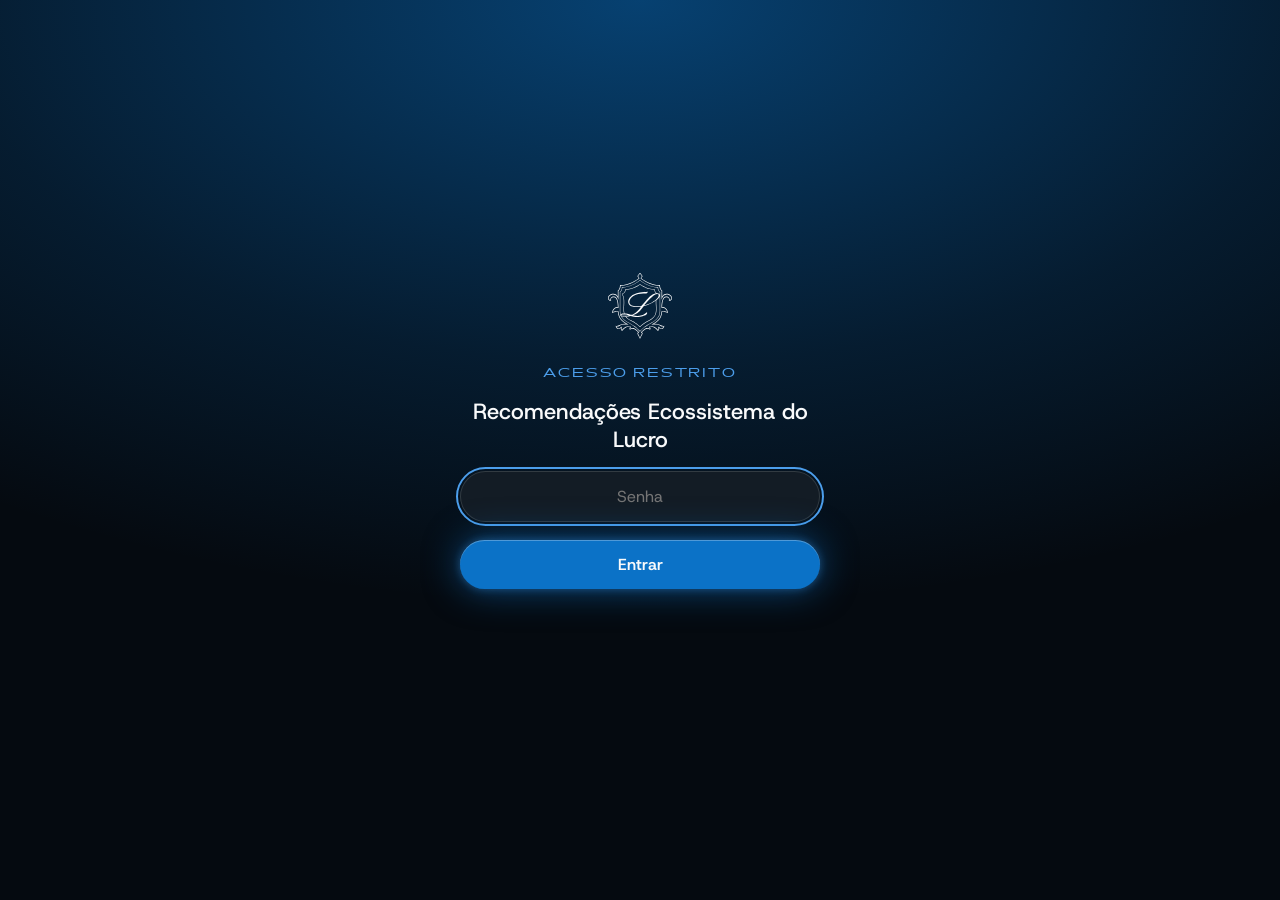
==== commit 5037f648: "Protege as páginas com senha (conteúdo criptografado)" ====
--- a/recomendacoes.html
+++ b/recomendacoes.html
@@ -6,431 +6,107 @@
 <meta name="robots" content="noindex, nofollow">
 <meta name="theme-color" content="#000508">
 <title>Recomendações Ecossistema do Lucro</title>
-<meta name="description" content="Plano de recomendações do estrategista João Luz a partir do Diagnóstico institucional do Ecossistema do Lucro. Versão 3, outubro de 2026.">
 <link rel="icon" type="image/svg+xml" href="assets/img/brasao-claro.svg">
-<link rel="preload" href="assets/fonts/HostGrotesk-Variable.woff2" as="font" type="font/woff2" crossorigin>
-<link rel="preload" href="assets/fonts/Anisette-Regular.woff2" as="font" type="font/woff2" crossorigin>
-<link rel="stylesheet" href="assets/css/ecl-doc.css">
+<style>
+@font-face { font-family: "Host Grotesk"; src: url(assets/fonts/HostGrotesk-Variable.woff2) format("woff2"); font-weight: 300 800; font-display: swap; }
+@font-face { font-family: "Anisette"; src: url(assets/fonts/Anisette-Regular.woff2) format("woff2"); font-display: swap; }
+:root {
+  --ecl-abismo: #050A10; --ecl-grafite: #131C25; --ecl-nevoa: #F9FAFB; --ecl-aco: #9EA6AD;
+  --ecl-azul-botao: #0B72C7; --ecl-azul-claro: #4C9EEB; --ecl-fio: rgba(210, 215, 218, 0.16);
+  --ecl-font-texto: "Host Grotesk", "Helvetica Neue", Arial, sans-serif;
+  --ecl-font-rotulo: "Anisette", "Host Grotesk", "Helvetica Neue", Arial, sans-serif;
+  --ecl-grad-domo: radial-gradient(120% 90% at 50% 0%, rgba(8,110,193,.55) 0%, rgba(8,110,193,.18) 45%, rgba(5,10,16,0) 75%);
+  --ecl-glow-cta: inset 0 1px 0 rgba(255,255,255,.28), 0 0 36px rgba(11,114,199,.6), 0 0 8px rgba(76,158,235,.4);
+}
+* { box-sizing: border-box; }
+html, body { margin: 0; min-height: 100%; }
+body {
+  min-height: 100vh; display: grid; place-items: center; padding: 24px 16px;
+  background: var(--ecl-grad-domo), var(--ecl-abismo); color: var(--ecl-nevoa);
+  font-family: var(--ecl-font-texto);
+}
+form { width: 100%; max-width: 360px; display: grid; gap: 18px; justify-items: center; text-align: center; }
+form img { width: 64px; height: auto; margin-bottom: 8px; }
+.rotulo { font-family: var(--ecl-font-rotulo); letter-spacing: .14em; font-size: 13px; color: var(--ecl-azul-claro); }
+h1 { margin: 0; font-weight: 500; font-size: 22px; line-height: 1.25; }
+input {
+  width: 100%; padding: 14px 18px; border-radius: 999px; border: 1px solid var(--ecl-fio);
+  background: var(--ecl-grafite); color: var(--ecl-nevoa); font: inherit; font-size: 16px; text-align: center;
+}
+input:focus { outline: 2px solid var(--ecl-azul-claro); outline-offset: 2px; }
+button {
+  width: 100%; padding: 14px 18px; border: 0; border-radius: 999px; cursor: pointer;
+  background: var(--ecl-azul-botao); box-shadow: var(--ecl-glow-cta); color: var(--ecl-nevoa);
+  font: inherit; font-size: 16px; font-weight: 600;
+}
+button:disabled { opacity: .6; cursor: progress; }
+.erro { min-height: 1.4em; margin: 0; color: var(--ecl-aco); font-size: 14px; }
+</style>
 </head>
 <body>
+<form id="portao" hidden>
+  <img src="assets/img/brasao-claro.svg" alt="Brasão Ecossistema do Lucro">
+  <span class="rotulo">ACESSO RESTRITO</span>
+  <h1>Recomendações Ecossistema do Lucro</h1>
+  <input id="senha" type="password" autocomplete="current-password" placeholder="Senha" aria-label="Senha" required>
+  <button id="entrar" type="submit">Entrar</button>
+  <p class="erro" id="erro" role="alert"></p>
+</form>
+<noscript><p>Ative o JavaScript para abrir esta página.</p></noscript>
+<script>
+(function () {
+  var SAL = b64("FRL5qE7fKjiLg50bdGCQug=="), ITER = 310000, MAC = b64("IrfFEt7BWcXh/i4fyyGoeQOPqmYxKDgB2I+EpJ+WmBI="), DADOS = b64("1R+roiEmnSL2UQ5sUj1+Gm/pbubDpgqwS4y6FvY5PIT8eWSDZ3qxNBcqcAxzd3UsV7ifuNWcf/YZzNYq7XCcNTpEniMlduozWZIQmLYWCTrewRx5LZt1tZXjGKs3obdwzSVkETxNOtmRnVklMi7jaZvkyswrrstoLdyih4r3idKrJIsBZcRglygrnbU4P2nEFh2Q4P5j3OyDqO1ObvdM4C/G4wwgbj2LG3jr20+uOcZ0bE0+xCLVE2/U4Yw1ApDQWE50kUCLKjYz/eRqshBfmjzc1uTVUnO/ZdrOE4Vvyv4SYodh6Wq4SUXEVpCyPJZil2AsXzqH3BNFTUe+zlYHQNRgiM+Y0M6wxZXIFR4DyONDsOZnTSrS//4MJd5B1+iKXAQQG+Gdee/RUAezAh5KiJMmd8jKSmWCBavpAQHCbGvC6q5ef2Aq1HiVCet33J0+250/[base64]/[base64]/lokw2c64Ci/3rUknHfm6B7BVXoT3Z6IXEcUpyj059PLiPpOsj/qR5wbUjLbjWSpXB0Vu3mdsAeOT/27qlL/jeu3GBy2wsZ3aMyXkpDqiYywZ3G2t4c3cnFOz2MLqtPWHhx2e1zKBJ2ZXOPmdM5oroAd+K79+TghkurCr4dpzvjfPB/[base64]/jigbINaUTQe4UOmMemkkWkl9mjauKBKcAhCeFLV37hD11ZSMb3f91C+H2VaATyuK+meRmdkztvD68BiVfGZHlNUIgHsioKC6M126XmSCnmVcinj0D09DJ6Yn180U7eTTwzCyY8jK1kVs+86+g7wfGYxi2C/yPYAM9b8WZ6e1Z43ijooXHO/J4zwW1nlsMs+GdYl09PFVWvPE652F4KxTXWkQRSYtX36NoESYT3x1LVc94Gpo03ba7ex7CSSRD981rU6UmbE4lLasXclIbkAdFb11BWartaiXcA3hqtTdQTNR5WAShh0B2SBsoLuxQ8T9cNH/iYmCKjGPTgJqaa3oncITXZ1Unp7eJ5vF2OBK/a351NyDpJR0jG7NLXfiFE9RrKKgbEPHMu/M2s7if1ZU9adDpyOT0BTiWI2tuKHLV3fueurQaEsZjFANp0EnuJ4eTKAKL+496mogpUBVCgAeX0yxdZcDvDoPp1uzkPAzDsVIQKoZB0b+7EYvA0sOC6dVGkqjzqxnw+baeCmjHMYIVnNj3Y4wPAMNMGopuDVQ+yZOYlRwM+aNfkQQP/vtU36nn7KCrHviopawhbZhYSuJSxOjwzD5NAotJiqNQeMpNIzKEH15Aph+s6yE+O8bVR7CCI6iVWn9rroNHMoqaLS2mMjBQHIeJEBIHGMbmrK1Aj/+dEq1KiSmp6C0ktuuQhOnLoavx1PolTlpVm6TGJQpqYd/ItEAu0CDJhB6QI28bt8qqRWo3eKd91XxSaHPNbFhEztT31jNUC15E2dlZ/Igy1DL7oEe4SNdcl3Ux/KU+HMDk+VgFshCfLdXgao8QQ7mFaAPYNp3eNgBzJNDJZgndC5iIVvR9vJZLcL06v6qkT9J3VHLJywpIf40OLwX+gOlo2U4n2vCyrDxSvD/t1LxUOuaqMIDhUHJ2MaSLZk9sxcTRhEJX3i2Shn/WV+ZKg6m1rRknhESaLC6P/ashSAKn4W2OVRbi2DPKNdANx2ssgbpAlvbo5Erdkci7/k7U4iSb8KrwjgeZV/EcOLkw944nz8TEDtSHUQKHMuyIZ7JGGhrhSTwtpVj5xZ0c0eR2l+dG/1F5zL5B9e3m5ahjG9XY9qVoa9KpgCgj+SIiFWqPCD9vKWQLrJQbp8FpTqYI0Ad0Z9HkkWNGdtAhcgFXAvUIqHWHcvqweJ4wDlfyQ5NY4KbJDcU20Os4dVjs0IVnecx6/RH72Ce0v23FQ/SobvXcxf100IHsC8eKyLuPuAFY99eTc2McOX6ex5HHPi28CeblkitxKe1N/h4MzETJKumz/UB0dX2HjDE1UIRpZQVDVmDQ0O9aB5/S1Bs7QFQvuODzmgEqAEMbLFNa7/QkDaZ0M4HVSN/8il4vyCBMDPLB0Cjn30nAfj2m2HlNKJsGGou++yjeXOMbrexcVP3i0PyU8Y4wj52tX4GbnEE7OjL6nF8iR0TIepTbNEq7bpWkRRw769Ts/YKuJAwi48fDikReFZjM70YgDSS4o0An/3liqrIATLMisWas+TLWjLHcy5OL3fCGp1dS1SN9DhLTdSHp+wvUguEi2dk6pyhhbHFJJDFufu0oEYo5x9KXz5Xk/aNuz9W6B4gqiCQpVNJO7mDqAvRGxE0Wjx4Gv/Dj8Btuj7cm3w23KC9ZOyO465XSlme9qnynGmOlhtKhXlUmzv0UKvX6TsCP8NMysFblU5LrsCCgtpfkDhVWo58gTc39WdDl+DU2ZlKpQLFUVIgh9tGicdjkDXMQ0+VCT5gK1M4pw9wM3ESQRs9Wg2eo6MC3QLjvo6/ICeTQg0ZfeUbjUBVYpU+TtU6xA6Qh4vjar6hGUtZOtiDMNYYdAFqBOmEN/Y9CmIWNcB5SK53sJ3ibKqKVTbNDO4RfU/AvFbPDGSILZAHAdeSpQrR3rupd5fQhp5Dcv7LRjhhn/TloHsU1+piGMp8hNxx+mcq/05Vc+7I5lDbMNoRTIFcVoH7bUBTyaYkHUy3LbgJgodN4hSINQaZ+MZrrxMFEZWLIFaCFmQxONvvTyYmxCBp04ZIj/KKi8yFwAVGuOBt3771SGSTUS2NxRWiXRDPyjUGg5B1tVbnPVwuSNjgLhfPQyDt1DReQT3H/5GIFbk5iTS7UwNb1HkBeGEbh8/ma85LNZmL4jVn76vTMH9RZqEzHCnLMGWnprpXxCqtMsPuwARF0JGX11Ptb0RmiLmJnPu/7YZyLt0bxuUjSl2jO/dZC+K+kBW+s7hCEUw6DjydR0yRW5obM+c7/e/LYdmQY5CxXPEml1l2hGvQA0EUK+e9cMwIeaykw+IHHGvecZ2gywJNlyW06kNCk8Mpo3eToSJW0bnJgtsnfazrp9D6G18PlLsVquz/IWNAhXlHLSvWpl1JGxrupD8pe8yppZOcfRGZ5bIF7W2XU1jhi4tIpDpNGUy8y7feh8Ke3qVv2PjxyEIBR3CQOflwd/gAChYecUelSypa6myH/7XZT9oyPx2/mFySXmMknj6Uo2W8+oZDWKvZbcBgbv7KuUBSKIJMhjDbAJ0pOfVZ4KN0+nB93vPXOMYB6QA0TUliguz7cfVD8mYigpAljf0ijz8AC4Tdbsp/fXsBpFJpATbMseI+L249t4cp7FBGJr9IvjGeaiZR1l9eQCrH7lXwD8GvZcFpZcrHV+v1SSmYpD8n2kMVAg1vUe20x1+kqT5DkejNEGIeY0SHZZCC46gqJUgOhycCxpWWFN9drzAQX2Dm1ib9moXeLv3L17ZVc0Fn/US+F2QeX0sgTpIeK5jsooYBbpoksjua1YsmXt5IMwSucTrw1NjY/ceUHpMvBVLrsMi7GQFsg413hS3n7CLH9t595hWVH8fjs+TYB+CycWsX/[base64]/CZkz0zY8UvCSOcJUXjJnbm3KDLP8c3VN0jXeb4hK32OYFrX33is4Zi/Lw2uEB5s3E6nWxv1S0eYM5qgM+/g7bqToHdQg7+OaeRi0lQ+xi9bgTEgr0BAeY4G4L2OznrKdKTjp16UsZr+kdCgyTPXAgf474sbo0G7yEFmJy3gc4Z8jLI3SnV5Hgyl0BkuDF5cvtiT4ejV2lj1IDt8WHeG06vakP6qvAvCQ6QGX6MoCF6GOYOfHtvJgK4s170F82zxwbBKxbwvh8jk3wWHqPlOXbdk/URDd2aM/NeHgwSNcoHIjAfloPGNJ/mT7E+RVgyNSPJxBG/JYdzXunkJQxldDLyejglLH0tC0j/AS4JGtPA1/Pc81KXhbwdKcJqxU07GGtTgDaqkCTpcfYj6A0DB9UzHCQH2yTmlOYivbkKl63jBw+l4FHg8O3arbOCS+w+A/J/n6g9oHKU/U1vuEhMvutK/opsX53n26phNFn5K/OhPuAdhKPhZRRRZg6oD0jXqXhbdN80XP0yWgtY2X4C/YtgDLhP97qSF8mUh5EzOEZByJFkGRRrQHIRxc/ZZSnxjIBwz0H0QAkXsp+7AFku1yAMQvOWv3Ljjj75gu3u9ryWms+QLuAwllf3l7Yhu2lzHTpmP3kj69DE6Q72Bt5OknjGK5XTcYjHTVMvUCbY437Hcr6yy1sPKe0zQQm2uM+yp50wM+FlbfWr/PegdW+AlJ4W2Eqp2WurUiIJmcBFGLeukamT17zdvH8hhy0Ew1bz09tsD4nmESBYGO+FnmPqPOZcGaosTbCVeVHdVH+xpl7/zE6adRYcbOfNTmSBnlc+ZYyKyIpncPGYCWaqPJrWZ4lZXctV803qoZFWOdet0rvozBJ0t91wXJzqW3zg5Co+F3m7ooaw7KJIXm2EepNlaHai2MB2HfMnd5TOtMHKru9yLaGznrc2/jTYAfCcp613IYHM70k/+BH8O7kacynoogujQFSU7Gve899IKqTl5e+usD989KyDcQBa4N0AibKi4OEI3kL02izsZdp6qQQUk7IWZ+49C30ibG87SajuMkj9X4yfRwJSuPf2EZK/q/TiswCDjG0tFh9ZWcobYXhB9R8z6/W6vP1jDORzqlticQtA7KbDtXMmQH8vWe6LmMOSjEr2wGuT+d+D0jdOEjKC7lvjzOYblbNbu0yAyMSmnxIS3SvQh+sewpnLS6CcbIK/+I22nKRN0VQb+rZxQLttwR2M4jMEsiduG/3k+QqO9eosjcUw6WwSJhxj5XivOPGlZSnWw9THlssdsiW/ROYAwOAAY/l6BYd6PPewU/utUCj90bEK/[base64]/1crdkBwbSrtH7S6cUWeyxLHow0DZBeBeghnHDwVEDFASLjEXIaXKAwb63ieMHegdWu1L5XcveegakyY5slglZzZoM0d7FVOLWMf10pEtGB/twpXamnJ471UOf2dLGWjXau4GlFkA8J4OuOqcfdRRvOqQmX+zEQkzOLBK3yBKZnsGc0W2V9NTvGaPvgxhf3Al9qBtB0AT8Pqsbfpg76EDrz2/HGOFAID4qwTLlsYPxFh++Quk4Jzwf+JpFM5KKl+ycFyuojzniq4uCl+K638aJHrxTIu5zyH4HrSpwrt9FW4EUsWnB6Pqv5GbFoxC/ZBU8XJdgADVa5cFHzmgy3HnppSBicLYXTmd+0u2G+P+R1qXoheHIv3eeRmJz8GZlYFmWOWa1J+G78lF7OBsQLxcHjxuMUFM8Ip4HaHqa/09NqpV/NnDHH/AY0BmbfbWNjRmYHvKhZY7cuPBoaLhAT3bvxvBRszwaKqxbSZJU5AkbhPTH3Jhf8giu1dxnNnJ+lWNI/TK0jbU/8awjxtSytGXGNv6o0nl3gB4qEyrC83MlZEieFR8DdyYqusMrC8PLWGt18hs1eqXAvKJtuEesSVR8jqEbcTpMJRznWAjhsaPTBuynZzFVH1In0aeguVmXC1l5NafhSSwSR3RYVmiFr+43zkpWS9Fbs+2iDLU1cMuEsu+q2DCRVJFez/zIhGsltEw2CQRDSkFz+fovxpIwm/C2kTzM5TaVHq2sq4u6aaHRqCbmxjHwEm6hw6HHUGEbCVJa0GLZj63rBne/f54Mg2sOnw8NsxolEd2a8Ph7KzPnbMWD8ncWeAsNqp9Z7cznyZaTbUEjr0z2JdjwtpJbNDFbOcoHM3YBFDC+mHBYMSYmqkGqm1FGDysL2ejwr5rO84oVBv9FUc9f0Og7GFy8jc5OKSL/jCHQ2hiprU42qrgtp0pQ+z+/FBy7k68wVJHMvQoJjbeWxUPh69k6IgFj75bsRWOUjTi/meNWUfkEujBG0iHwLjxsZFqOoxp8be3dR9UHkkQZ9Hpux+7mxUVUFd+iWsUdQI3nDADRxI2BysfQwrfBM+OTTArn4/GBqfGIH/7EKjSbRJzso65pV03nCM+T5IGfA5CS/WOxH+cLbzj0E5TcbA51pBQxiXrTk23aXbRcCc6pghBpsjgw5Z5pGIFqi1Bi3lu7EglWWE3XuowZgnVQtKSK8qiPoUoUJ1zV8RgagHguL3If87slKa1z7/p6fcOXDU6AWBELP7RgBaL8+rvPhYX1ZSsiRzl6uiWgPUA/eyaOjYELRpwwyRC0k5ZHz5t0dCqsX2oi6zCIsFS7ljxSVVM45cVeeMJoQsF+qCfo54iN/SJWTe99TM2G5MaAoBqHHxTdhPobO2lInEKP+JqQlY2ctQEanJHhSrbhrRVmtNN5yaMfPuBNRJLxzgb0d5uS43D/7tl2JIAX938Z0RjMcN/VaYesXfcXoogENJMRCI2ezd0n++m7qAE8fKj/NjXSEn1uTrqfsWWbF20ffH7bYjzEx4G39TcB7pQ5IsHRKrKPDN/kH7jCMt/BH0kX3CL0cDQJRWUSki2QsNKGPmMg7Zy+RGE0v/K6BAiyqcGVEODN1snn7J0+sgnEIiYqo/UvwMNjLB5XbTfyJTNH6XraS1zKntpxc7dxqrh3MwuZc0o4uh+faEkliH3nM4gwngiA+tP4Gy5XYV4frzjKCmjNJyZ9xywHSJXyuPyKvdr7UmaTkvOyHHIVRAm9EVFcAE+DHEDgGtH4UqNs6H70zpEhnivWbSb6iLfrtrlXhb/P5cB/Uy3/BZPopBDFUef2oNTbMGZvrKBWZ7lcnbHNcmV7HXXXstKFLCXRnIN3I2hmxqXeMKoKfAXVNFCJsi/f++l6bxP93UlCQgFTapFAruzRatdp+dt/qtPSmWnZSPQgGjRMeVojLrd/oFTPESKvw2skp8S8uVanj3eLidQegQvQND1F/[base64]/wLngIiJRWpXPvxt5KB8m3i2L7tjdhfud7XiU1F/gGRfg0Lro3QVdRalFoe48BA3D/F+IEyaeUhP+xv9EWMcu44nVGJjB6zajhsnSRu5hw0QtUr+cMSZhc7FkpF7hoPVYODo/zwfkP7oaM2LH5eGvGXK/7iuFpU6YlbaoCMGbz4Mq4b04LVvErda3Y7c3GHL+I8AtmfKmuC/3anm5eIRQ5GNF09Z7aoLfxJTM/jIo6yHcGoXGPLkYVVjpyULpVmkVMNS1j7wPF5taUR687JsK2f8KFybslD2SI+Qa4FzwyoQEfFM2I/+eyTnqLnWp9gazcwWyUuf/VzP5vRJdb5sJMHe8xmbuP1jrN/UrjwFngcHDMRMs/kAx7oO8se3g7mnHSCDZu0vCFnd7i+ada4RSF2x4eUF2LQTPEYCdxuKZKufuuRjeqf0LHWl+dzlThoD46WBSMvDZyAmwEHin2zh0i7cZQuszd6kYKcWhrzG12x15JNV+hZP1TG49TSIfWnVFR/Ve/W3pKkT2qXNgJPANwz9KylYtY8MSpzRwlRS6wuwpnMQhbAKN6j/K/O/VMBu1RprMEEB7moeNtPdgRw/M4idTccaU53mNQ17S4jcitkxdLGq9aqSBUGJ7IoPjKxkNczCwldPji2nxd5zSa8CJkQnRC6PLO1RWjxGYh7z5B698fNFi0E+Rg7HA8PEnSKAg4KZ8gRVsZ4MNQaLoCFo0rtMdKc4TeQMiuQwV0iCkGJ7i0Y70hL/dziizqGhKe+1GzFJNkhqP237S2+0NIIn0hnJXr90xvM9jwUsptZJJhZWVLMlfdED71aB/r3/LoFbpy++spemjc6De6fWHEEdot1MtgDxZ1oiXI8QTVUbrve2fNvVM5YJ+TOIk4lgz9+/WBMWjHJX35KkoVaV1o8hWRyMMrz223qeV0OPDIR7baroOI4dOxDY9QdBmgmunpyotVqADF5DcyhSEC3rXnIZ4RKuZmwrdJsiTTXDUyDeYDWYlebEM4bB0KOU/1iq1wCLASHXvYHjLHd8zBRhxsMicWfkqYweojQWIzyri0J2w2nEZbHLWYykuPfc7hJ2u8QADwKan9JKcA7aezVz7ez9Bi/wAGU/VgplKqLLHL5V6Psc+blNSmNTonn5DWrilnKLhB/DUAOvzc+qzE5XuSlbIXfq6l/cCj62moGp5jghTz4Lpb4o9l0uGOiRM4d1U3Ti4e12N1UtbfZR4GIxIJlyxhTkiWNNrCsyiSoTd1/TpPKF2bAGeo29g8LE9qsIuXwHQ1RbLiA1ktKA0Q5Xk8XbjaBvTF8YzQl+H/GpJdkJ3WcTUUoegSbicENqhzgRsPU6T7chFbM461KwWknZPXFVJJ/CmUwA5Rni9Exq9kts0Tv/3LHm3x9/aXeb6FQLNM3RFOATScK3YSHFLmTgY1oUYgLveK+IK8m8lth8jFS/g0EwyNvncsf6sNEirzsLXZ7geFYqn6QZJ2m9tMzlDa1yI/by0mZI1EfZFptAnmYYcEvjsfbipUnZrhsWYDSreLLVuj+Z+KQFia5jKeyHhHV3jwuv6I0NFJuWWsOCMBbwjpLmx2oPsGeoRhJYw4hQFLgOUlTA0GlmywoKBKlr6z56XakunT7iJol35GdYGdztcd9Ykq5V/ygdpHjcJWuzDqzygs8ZJwpzhRUyCgo6QznO7cTGZAPtXJrwiCMfqu1CKeYoHO/aga6L6++kGSTMjFd6+oDakCA/FeqAk7qXrCyA2CfxQKIorPoOxaba4X7UhyQ/Ov5tn+e8ljoxWZZR0VhDut8KYNgogLuKrV8/8w9AiAge1yJXRtcogpF7NQpvtiRI4X5KgU4k7j/CDBivCke+xeXr0ridqY0e5iDs88MlLvAUXdFbkCJi7bUJhMGauW9hBiD3EFdCk01qCf906o2RlUxeJQwNyZvWXqJigZJYrMWF7lshUkBYynMQJ5faNe5INyyWqxHPwN4AhDE0RnM0F6+zFpryM8KY3QiuExIj0zIq5go1scJUA4LCzH2dFtqiFzolgtuZVIiqcpxM/oXYnkiYWfzyjpSYzwSwh+UE59LKjmckpq5zEK8H40S0f9BUGheS0xRVImpP4fF1O0ZGSH8newun25NVjunIS5prmK6Kn6twRHL9eTGkXRa6Lzb4+Mkv+FCoqDs1HkSyPsezV5BZrdNdxnEJK0RfnuSHkTiIfcK1hBs3Zj5+IaxRGEq1uU+iXN/8veJAu36GhnV5LvOHVl/6iS75EqoUzsTiu3upydyqdDzs0KKh1f2y4r7rSdDiOWSs2nfNnibWmZMkXd3u9UFfQ7/9bKnW65sNzCXKmLH7ce9C1c7Z6iOYVF55mAgss7NntozLJiYwkG+XraLfgLmiIP12stiyktZuZdKcPMnvN+zW4h3wFzYzIJtHA82DR+6w6kKQ35LmEmowtQDn3nOTsYA+jOHZifEiCH+WL4j5skORA/U7XhG9GBJ8uZFfCY99SuCROh+UKehIrWAGs8W2GY4lVzLT6QmVsiGhUKX76+fMYW1k4Otlul/E8YjD7B1w3xjqmg/D5iJfRcO0a1GpFnReec4Gb0AzZDC7dG5J/p/+AdrDdZq3APYFcyaoN1QYSU6KTaLnELaj0WXRq95cII8baclETU3HRtRL8h4brgMeMrAODNVSWJkKUPKNsqm809zFxcWCzRCA77Yinqt0ngiYrqc+cZV9RVlKuvxeB8T7nGD6OzrgL3cYbm0zIzBiGA92/NRkAiwWaXrbFwSIJk+wVt0gAKGfdz00iXhd2k1i9CCXRCrwd7wAlL0T/qmjJLXXcULytGUp4whxFsvgXNLCGJjqeDGjkxn95BV9RSIFOfbWlHiNDBtqxjp138PtMsEuekHD5W1GpdgLvsjHJTxjI4W+JqJ3Six2ua6ZExBASsPeIV6+26LmU0iuf4/UvsWGbk/bouvQW0kOlRT6BdtdxixQD3kBomGB5jgVmxW/[base64]/V8hmcXUWusHcR/igCTf9T0RSyH6TPbfVrfN6xSfMusP5jECepagbrZKlwBBT29eq2orhoAotRBuDAAfgZ6tCEu30vZHWk2gvGg+Aim15nfe5NLkHySYOG/YT/OkQbUofFBRXxJ8T+beMilA0mS27pdF6im56u3ptY/tTuWIe5R8GuQ9nqXv7eR5UC/AAw5u8XrYLJnsCZhe7uXaJ7kPyyrD29Ox9tbBmRHAVxRm3ji5SeQhr3WRq/2EQ5qSBV4x4SUNWbfdUXrTcrhMpkiSdtln17AyeKybOz/EdnI/jveD1ZY3yceZQv5RaWz6eSCzOdoq0PXCk+1LvL37BYh+Et4QdBzoyDXWMgOjuhUPn/h2ra1QRd8z2cvm/yOD+4PQMFP8p/qqu6FE8qWIJY+jsvtJlMVx+OjKVOtgGlAH/iPsB8TpPIu1rDSBJsg/LzHDvySSR0fKt9YMf9vUtSMK7ysue3Qvm5Ea+bvwa6PBmhOW+KvhovYeviYF0e7t2JttCxuQmKlR/Y5XT8HN+fG0X+nGPSV37hrc3s4vm1+3OA6icbUXMmT5USCWqPclaOzZ2QnJdeJQBVYHPZYQMEQY4zSEdJOoci/0vT3Kj6N9dVIBpD3ErQ7Lsv5Zb4UsM/0xgDm3aiaCIse6waKl89NBgbIB77LlDLVHM4N0HyUg5TAQ/9Lx8tncK9c+aitFUHCpNQkaB5/4xHBgHRsk/WnEXSZnJ9euoePoi0tKN62+dfBxbV68PRbA5y9ai0+bYXbojnnMJ53Waht2XeJIYOC5dVYlTeq4333bH9qlgAhEhN7iZKGW4vf9GitoW2uh8ExUnXGauvb9j73htikRCi+ZNVhPeteTeUkgFRPO/tfTtZVBoVdQh13YaSsUdhPrt6LCQUmJtA8BC+mcIL91rFO3azYrAEJaqQf5d5IWNMeolWlfoADbfcYx+H8lVcMf6z/63/VcW4vCIuUEJKCp2AUtTme8Cld0VJUSUoLZUDLAE4XZchH+HWemgRnBD5Ql2nMgs4ejPaOMGFFc8oPkYKdIJpZe/9lLcvYyzPShLXZA4+wxfAUhY8fFCJVtx8AQesYwJK4ENhkgtU5PCcMM/[base64]/mE2I3q4drHlFvG/+F/FWbezqaHTwrKdPmXkZYoMCbwtfwq0RvH6t2iA9qKPKN2xA+f/mQyn+ojOh7svWtkTkmdR9W6jfK4DnCdXZjt9J5hl1AaIpc9svLsRPiTMZ3F7shc4XxIt/fV6KOxu1ntmDLfl+jxtotGMUiMi6kZHzgSvgc3Yl5QPC0/8crBJxmZF8KaSAYuYFWrKfbcRKNarTy5JVsczqcIyWkTR1mbyho0Wt8UW4zHVpfegr/8TvITNH5mCw49s5vqow/9Uw9fnAJJaA6lp45jkpr/koyC+WUfQeJ82Umnm3xBajT3LP7IHEeTDG/FKT7aQkg6xAn/qvfCSBbA0f+b13Ee6OEq9ykuipR2HB+3eCw+uuWNbRvUEj3VgEyXJI49bPGTbzp0+nQzI14NWjaVDHbPE30UMiQbT2BVkT4uxT/zdUHDIsKSUHdl6Lz004OD1A6OrhsP5NZYc347WJ9ARxt6jU0J7xTBP4ITLt7X7fNXMMQq1A6kh6bWtxGdd6lNeA+FN8VK0EMlDIbW5jeIH7W3dPWqOyCiEwAXwsJBQ1Tw3a8OaECr/NhqgzfD+sylUNYF2QWD9F+B1KIOY6dLiqcQ892jVL8TrxtQfmhF+Qx/qPnLmK0RyGSpEc8tQMRO0yqdc6q15cHmOvekCt37F4mrpsXHhREmGBsIgq1sKxWmUKBljh3Ef/TVjbsrQz8H+nWA0e2qWQo/+rp0qgWAZ7ALrFmZZOV4Yv5oXq3SRAe/lepzgakaOtu8JLV955xLNUoRm15vdPJjP6Dm/TzPbGNEsdwBmhbIYlhUcw9j0g2eXEftpwWjkZg+Kskay+ffQU0nZULMeCKTe/sFY488SPdbheCVb2eAgG96W51ybNl720tH1Nc7vlOhVGUVg7oOgfllhL5fCPVIQBiqWvrWQwpaJeXAnaCmCJHfOy4+OqcALPDjPRd/fn+3ommnc12ANTF2vIBbmrkiq0tZEF38VZF/[base64]/sZqNj8M3uJMcFme9K8m5EdGIyix+gSbO4xW1QHXyMs+Xb98d/Hatb4Alu9CURiKx4dBpMI4F3nq+gVz9ck+HiNK2v1rkMSlVhWYVp3khn/cVIW2zAhtNMeiWemh4nvVNzbAdiys+mZ3FYsg+1k1BDVQSqlHYdfamDa8Blp782qxHACIBz/wdOh9lE9ec9I9wcqZCqUSmPrHrjIgoHkKFUUDTiSRnBzCUKoqM3RNeqD9u4+0p5ustIkijgKSRGr0Q/uJCIRNa18chnAIx00aRU8CIzFjx8YdK5k8S47T1maSgc6Fj3RiPSpwMjiQJPpykM7w2HAJBlGUcpzsfZKZuT6lGgADdzmKj9QniYMFslqr9pydk7n4M2Qg4XhffmdLrA8Sj6Vh7NUsgqyjIX533yZ1scoUP4dAm5DeYitVcKMS2X4rYa2+obGreQ/+nXD2CVGRPlsiQ4Ywibcc4Py7aUezyBdbq8RGcQe119R/8DP3y5VaH1EHzBrQszBw90QspRRNsgxOqiK23Oxc+WjDHCxGO1Jw/fs32+J6kNO02h2Th2Mts8o6nsRRrlN6X27RUa+cuqsBkvkRIhQ+n5YtOnc79avs2KV21kXvR4rzgoM6HEPtK0t8MJObAvMxoXjoVgMNzLhKjgKNVSXbJJwMGt+Z+SD12eRc1YGtN/wGeeKh1WHQlIaqiJyhoz2P/ZEy+vzL6yocNgZVzCwCEdfr8oZm5qMruUt7JU5H5W3dmBQVpGszVCbv0/b9ZebpCP48zce6GblMzLCBITqfY3F+hm3OpMtKlErGcpmDli869kL3YJSYDA4Z2lqr0qM//7Wn/gC9rmij0LBY53vU2ha0//Ob8qknNwCF0R8u+ZBjt8d0VzyPj/Vl8rnEu06Glt1KFrJ9ShITRN7nV3FWNseJiskCtYTJqcJ6hmZjisircSGBURoy0r/HqOOcdbSlxha9wH1onRZ7w2Eo7ThqJ/fwlFwU42BHCmyXB5dyfeD6bCZ2UwvBFN7rvSLMk62N+luZQW/EJnWs7De4sox2f8Ad8eBgxYW0TTJwUmEsel8b4mz94Hwwfu5KQ64wZhzR9UH7vuKBpNwXlhPosbWC2uJ2R14vjhqcpvmQgxjYlgTg/RHQuKqCSfnmQweKgqz+IiP4M9Dg/z4qQjl5fzT2BaEFEITlOvIDl4H7W05N1m+hOL1vDYfGGrMlQZ+ZCi7x6iqQ44WhwLoheTD4Ep+SQqBoERVBo/dVUdcd3XspdW4XzH5XVssGmefTIze6RL9aHZM9xsUEzxmKZesW5p+27VwCNY55SHyOxQxzg0p0OMXFjc1iM3ibRS3nNkJbVi1mnMTP1omp3pEC9pZXfTgcpEPzWnL/DoTcYvMwLOLql4KLHJ0BjqwvLzd9GxFPS5DJEE14jmeCOfzBMbufgn1DxIwgeV1QoP9RDiLyqVVIhah8fmL+GDSrFDrUl+/PC4C371j6HI50kjX6JKvFJfqLxM68ypQZBi8lPdbvY0gWx1si1EMhUneEN6qmC2xeegvR6eKhOCsvnFzLpxrbeZHAhQp4GGet+pEglxvxzEw614Sp/vqUeEkGxPWdzhn0XJHFmcaH5I/1KFmNxt8aYcIcuAJMGnYBCosunz2U2pI9YEZ18SeAeUYhgOS/oiao9IYd8E4CNwVQis9ux5ppy4pr93ojs0IEwrK6TQ97nF8UeEpWcYLbydkOPx/3y1LDUIUPyde6mayZEp3GG2YCSNpGVMmz3oFRH74J5YqmwBD+JX61tYOp1+qIzGkiC+h2ggCBrdp1bwKjbY80f1Ep/FgwEL2mxaHiMjYG8ilPnMNZcFtUGt/r7Iw3nuVgmctWsQoSEJDZQdh5sisvwyzYUZISmRz4Q8u8RWZ+/0k8E6IbDsHeHJOvt2mvUSh4tmr2i15JAhshY3pmg5YItyUYH9WMhYIS6H5vuxzfY/NdlBQwCqbElLJ0AOi0VdOIdVWtMdP6H7GuLjiOEkZrgZheIr3NAc4lOyGwDTS/Yc1+c5/OzIE+H6/gvMQQYYhqPfGD36605kh/vWZQWnoTDdiznXfHkc60aLezwWnVzZeiTGzuE2cot7g1K1ealuCYiEEOOXMQLu4RaatnlA1X+wor5MEZPrQcIq0G6XdURqdGe5wUKevL7nPqy0zPafLBIvNuzRHziLP5i9kS49hjCSZ6xQt6+aHKfNTsjoYgkxDKILowGZ/rYCA3wqjocyww6BwJwwMWk8mHo0j1O8k6G4wDJ244itqTzufQTlD57Ms7XixIqRGRwXPvNFyFuzceNCoVV2K0ugYVYbPhAgeyAl4WtehiOwV1LX9FCpX5NLlMa+aV9F5W6CNlqRdwGPi8G0b6mj4eEjeAp94uyUQDzznNEq+UU4Yh6VY/jKqqZKm8rWsSQrzNnO9ObGFju2RBNnZndKd/ltziBioTIBg3S+2i8k2clNQ6rghvfTTjvTPshNQx6KTVo0HfgwfgoGZQ8oT2+ptYfK1LlvCyQ5FNpO5Dko+L8cJ7sryfGTsNp7VmzE7uML+lUgeQu1S1Cu9MZvqL75eAMJ0PxMy2Pkc/Qfp4G6rNLWN5hFbAcb9XXpAYh8hVJGZAMGxoaJmVdEL6GumAeSNoIScLwh7C5HjJfB+oHdsjbEM3t6fu0W4RduUNoIqaUpI+N+FZ8W4Yu/+ePAGhtVeZL88ZA9wp+u90uRCS/jz6jsuBL8REqUvqnU9KEsb6QryywjxjuiRB2+lMLFnB+DP3Ybj7PGr/WjiG7tyvrgo547djDXhC32xm+gQ4SpVzCkZVy2l3e6j9Er13xu6PTKC4oHcRtCVCWikui1rYoVeEEmLjF19Rise32v2v4bS/nuB0s9EC3iC5bdpHFJYRP1K3MyGrnXFvqBavHjUHQk/Kuaj4QfDVzVofhyE3+lvNUm9wJaEInqHdK+y2S4/q4gBduAiGvnMU24hAFsB6odzG2OijnKVZIGlzMIXnyx/b3OuSiTkekS3Hn/zSylXJp0OeH493qh+cylf58QY4F91ReAEgJnDMH76bJa662VubmNNygd0khIQ9AjvwOTZdoVCZsaP0vpd94yUp2rL8XAcb6FFc/ZHPUBU4/V74frhUTdIlm5ipraAC1vJIVUr1f7yaTi8ABqkbBuiZKIDUF/Y5kqptQos4u9jZwcL8BSgGAH2ITa9qbJM/vu5jOWcywL78HAGGWaPDiE30sKh2iVmSJWTVhJlDk6857o/1sTcQO58uL1oYKHNR5mdD0jyr1tMUzEcqouEsQwpip+FqBi3teZoz5qi0nyA3J34vzK6Cgn7bw70Lo0e0yjWJxLRQhDgokWznI2j7qqMDcYOP0m++9ePMhxtvSTyWehW+lUF5xkWw/Yt7Xh7aGl44JHseJ3Fxv7HVWLnUSUAMkDGUVQfIxasGJ5L4sar6IVmuXhNlduiIh49k6FWSCExhjXOdAxPETt+uinR9OQ+y4u9kT/VUKGygu/QgY6VXlkOXYrwBMzjAZeBcaur3x8UqryS124kxAVUDBksRFDMWnuFMYNaU5Bp+kyxbxhQl2wF7iVqg41d0BDBxyXOMkNYXeaPMkf7nOong0fssk+Gc/3iC7ONeFfdB6C4dniU7dRv6nPnCtwnS+4Mst4taSlA9llDAFNrGgIC2c8ddqiqP+Yi1mtA3frhuJE5ZbuwVqcl35WMUH7VJ+5AxvF2CYFOzy4p6uZSAokODNfVtTWa6qx/XvSYou7cww8HBzxxJ3H68n5MPuKoOUneKqFQ86A6mSYd7s944uRYa+4FbsHGAs5sUH7N6H1ABh2p1l8yW6wGlHrtI+dWTnOyWHDHdSx+2s2sXQM5pKx41nSxOvN9y3qZurPXHH30Qr8ve5lBMkxEzF2xo8ROjx+xh6V5+L8Wr2h8e/FgI1IQRxyxAkk0Ny7Uq9I8gUK3qM5LZvog4lOqpumzZf0O+KIIdk5Tq8nbix0fr51+Z4CGtnXKl7qqWeb616Fv8j/1mbGYIjmI0XjiY+N0cq9cNmpXfLV/cVDaijnjcSdjqDytyZPf5Z0PxdIWV8ugC7n6wm0wjO+zw/BpHsnWEgn723P4mbyMo3RfZfFrDPMvLflokVNbmFcISc7yhS3WZangkrsigevc+sOBpEE9dUfVwwaqnjrIgVRhqR8N7tJokzazq1+YvPXSck3GKpH14r3wYHIeYG8NwV54YKzkfpm+pjFJJ5fJmmtgvHpVZJOkcl0pp3bNan/1NMT6G/fMUTjDDUvW8rEP1c0wBYq1tqmg7asVnxbnXdbQ5xUWX19mF8mCsTPHPlRDKsCqKXZx6hnu0OByx4BG6IETjfNSAIdlKuUkNsJU3okhSe5lwaKpdn/XyOemkCuzOtF62y0pc8h4734nptrHZO/biu8DWL2NV8jrgbXfJfuPAr91LaXprpAoOhYrUD0GyYg5xhhHL8BPbYFn93kEjLomUuD/e65R9RlP7drXEvObWKujgf5X06gdt56Ls/pAFmRxKkpM9nFY253z6tFpbanY/xPcIzO5VpHSA3eV+1j9fMe/bpg7BKyrC+W6jptPsVG5oNXCU0msMOUq8SjzzWnTMnSB9Z8xsmST1EBWZtKrB8tJPSWPBiT2OPCjFKcfZJuZOJ+sG22ZilXvE65mdHD38HC0deUtkt75it0EKt/xEUXVS4ouWjSXGhNxDwEmD7Ae6oPld4l9Qb0yM14xItNzqW7xSFid28oUOtqzOgqcR5za8/[base64]/PBMKlBQHFeCWQsd5qwxKichmRCWQSpu4AproE8CDa84FiTIl603AE2OPmL93hG034ZqyeUmyHL1H7TKFtppEbKVKioDMu9eIG19RS8azXmjcDtbKqS724lZReEKp2OrqSgm4AORiYeBnHaHFzNkU0MI5a3p107xFS8NE7o6EyggJGvd8jx86EZ1OReri7erFvoJ2+/avwKcQfhPbyfDJkWF0/M5xyFDkjV/3A9oouQ6BshFZ5GhhTO1WpVUHkDCbWSaBQMSbZdE15/P7T1QKuocoKnfv+HtXMlogWKwCen1v20wdb7ixXYzf7FWhxjyIwE8mIA4q1p+Cjfby6HGcnz6pEjw8A+R4Db/[base64]/wZH3Igaql8GMPntpWclAg0EslWecVVsCnFbJnsspmU0zZXRjoh4otSTM/8lu48OufeA9MU/vXMMoDQpJP7wkmJgwPE5KFTBYB31cX/Yf4P4gA/3LmO4SGhkotwhKDSFScY9fvHZdDUmbcYCz7F83mYIrkYpH9G2z4ElNTKL6dpU8gc9TH4AIkj421kQSq6P11Cu/rMHpx9w5TINxtCy2mrlM6bEcL++ze1lSBb2sxb/IW2gXTNzokVKR1Skpm3ES+jdMpb7BLX6hV5oW5qaOZonNjFCOh695//HPIS9yT8NMCfGvIVrE/3i1oPyFsRaRmQAhXLbiojyCG2d7xQM+T5Nr5CpvexGmj/kYHQZMF0uxeZZQd1kTNIXJ9uIMOsKtCIiE7TFee69chsy3iqygl9RC8B7uOSHiz+bSCIk/7W6IkGd3elbSZMVaE8voWIIQ9dQdEe3zLl4UcZhx45R+QYPUGcl7FEVzfRMcmSdyFm0LTnAsAoIYYj9G7UTFChhy3IVJ30YWGwZZIpSFig01a/pxfzlbcsfAgOS4afZ7RVQ9GvTh8Asasf/+RWOTciUgJAXUu3mPHwJdqQzV2o8k+0nkPB9vDmwHHfzapzqe/ht8w77nnMBY7ejIngR4Z7jlxIBpMP1ZuGofKD8Ne5yuv4UQ4fJDz2ucnnSzneOzeJyhSUhjvZS1bhY2L7z23HOnPYP8I6Ojli1sPocOzRnnJnJzRyZ/jLjxbDfN1lfwNvVnS2JIuwD8QCoTere3k0hW0ke1FvIPmaUlG8AANLvSOrzPQ0FZKHzwe8cl0Gk8ITURc7hIjxAElr73yih+dxCeMk26SHj3+Eh0gDwmnbu62SJqhC+cKCr0bXla14Y795TjNv5uvpONiJwFFq/iGrvZ/gtowQVDlK1eODZbTJN0HzWzUOWYZQXRvG0wYELiuXULNxEI7UZfk2CjMNDjDuxKrxDlowKBS6PLrKFzePAjyTSKrgSUkMacATKf9R2PX+OQSS+t+eGErSvtYJJiFD0STTl6jXeyfgI/iKQnkUUIhIHjjbqo5bEpw3Thhq5K6OGRdNJBJtb9oDLLBFpesZP1+McB5j6SvpNTM59hDyXRdXQvQvifs3sC3KPbZYaAcUIM4seHoJEtxP0mu2phaEc5FjoBma2yDJ7bYfiARIIfmduIVPu1G7UG43HoxwWpb0rMzM56gzYKKZAy43fywBaJfiLDKooPihZmkyrS3/[base64]/Bbh/204xJ5lbzBRGM2oAEDK1kTVXi+3DeDovETUSqwx+L0bewNTEGSzxCd87EeUlzxgxwhaE9bPpy/sGoo5ecRFRHULmQTOF4SBUnN9dQv++DIN9xH/A4MHqcWzzBlx+iuMjDMTtQS8QMOGHBf/m1cgAv+6SC39Fd3eW+b12iyeSPKhi5gmfKSXaUAvGlwK2m8qWGW9b2Ez0wB1UQ8szAp3WyxWJGdmMY0qkCMLxqoULkuE+UN5KXlSVN9IGK5tNIFWHTd74M9XKDb/jrVEIhOzg0Zj/E4m+ccxfWkOqyErXdXDacXUXeRSwgT8rvg0dNAs4H/hv3tBvd6e9aUwlmJz5To5C/lLTHeUZC8oHE3LPE54OivMtfiMdulgN5Z7cRZA7SZSK33diPU5gdtRNfJWJQKkZ+Ytfl6rhQFsWihSnDN0Okl/gW7Vm7c4gwNgcBaq9gtBJRlJU5ACYCAs92prx7sPYOB279o0j3c4WajDvh+TxShkHY4+92Hc+r3iBksn7ah3ZHHtIuFUwXkaD3BFW0M2qKKDdq0fLqTN6z13+kMJM68KGV868QYzH92czt7gsR4VwdGt3Nbii36hFDjx+7EGPUZ4QybB35FuRWMwBhR/BF74XVtbI8KxVSJD+CMLeuHz618w4g/kgcsS75RMD8/R4GPg5007dljxIucLQ+R9UpF+SaD/0pYkxz9BX1jarW5OwAjSgpr3pyLco4dAGoZWSpyu7+DaacPrHT7ZopaNQl9N/yRUmkK9HDz+od1nZmRQyEb5RylEO5Qd3lMfJsUct1yj9xOr6wQtgz0C8d9DpZH11bJity3nk3HFe4yTWbno/[base64]/YPxOIlbKgZKNjQwRa+HQOrR9xscrCvP1GlpM2/ok5jSU2aApyoVrssw/4tYP71L5TX8W8EQLd2IKFJaNc6zj/[base64]/s1YRYh5RyCk/vF69NxqI3NTonuE1mgiKGCpjc7ZZs8XZcUjNp94KudKyGvtf+66V9Kp3kip7+h4bvEjVPnDJhln/ZSK5rodbNy70wYzWstWXvI5w4YJV+bVKB194Y9W4x8peLW2v8Dr+L1IYFe5GkJzPC3eJ/M0ywX1qQsn1PKWKC4WQ88Jf65E5vJAbmxG0NVGnBAizXiSGwTCzzvclx7IFi2mqts3zQsN8Jk+3rNbJ3E/nTlLN8UWQ1/gV0C6Wx+LqK5ImkwHMx0uk/dbne+hKtNKHZDm+QrQMDq+s8eOyxeg1gJllUyEtUS+URDCKAG660bboRQPuVhMy2S7B1EnQD+pm1S1Dfclxbz+WdgpA5A1I2cEs1VEB8uhBY6aUGm1g/[base64]/u34oml3nS5/Dpmnd/hQERr+5C5EGFD/+Vee6nqGUjqyPq4m+x+WiDvx0DCdcbwAMcU6R0IXLsxM12BHnW4Bt2STKWeqeEl9bkmkh4dir8JUe/XrO3UgaAgWcMUaIdGTTdNMxKjE8PO0FE/Lt5ySd/McNrXf/HSkme0Fa/Wz7nfMTwezEInGj4bEC++GlJ8m/x0bQs4z0sw5yVym55TirZzxXfnvbmczsRH/+use7l10l/LjDt4STSuufhmHz3g3ZV7u6wsc8HPysit0iZ+TkMIIoY15+xgmpmyhWlyJAONNKX9p+xE5tcTaOBZy7eqjNh9DSe8c8AiPOUhBEv2qd7FwbNcyOJaCpUknXbu80qVx7rLHfC+zimTAIom8RA9/[base64]/k1eImR6pezAsWoia2Lge6+JR/qlY2Tf9mFoL9VHOMBDdoqn8BhnG/C8+MFIqvQgnsNjUOEh41uH4erujbTco5vBxtQfFMts4ElO/3jNHgcBPhu1uAWn0Sd+vhMqQkZNztKyHX12D34fdaD/MYTc8YKLwlZhJzS8gH8B2jiqvk+MHK6sDvyBewusUsYgyQapMFM7ZMBwGC//TsuQ6VE3UWMdDpw954dTBlQvdAaQLVLKofSq/IFKhCYF3DgW+B2vzbOkfujKs+z3MsgJij8/+gL4ZkIps58Kq4o2vvAlnEGNO6oihgm0wWPbP3t+3A3TG0W7X1ER11WcfPbKEWWUALxWV5Wl6y0zW7SYs/mLFRZ3qq2F52ufH75RALQo8G8bpJoPi2vCTUuDxs8o696Lkj4s/BfVKLnRrPBGjEQ/IiMaR8e1tm/PsWJGidxiJHqGZGWI2HxMkYb3oO0izb36vRQFU14t+kAsv9gY+m3Afku+2tCQnfq3+onF+RE5V241PSNYfi2GHtUHhoHTkeKLRlgJxDhjUGQNJiuXq8mFhd1xlT24v9DYQP7hPCZU9wwq8KqTTkk5vot0LFULDsKfszZuuGgqD+OuFzUXz2WPjvB9KgdBy/WsDacyJcGCFOzJa0e0N0Zg60SiXudGi6hPeS+zf52mvBv6C+dEGhFn8fZayYdIML0ntWHbX0Lv+NYrHEm2tMJFBFuLaNrgvEpJlqGPHh7QjPEL4sqYGU8YNhf+6eK/0097CCGLU5RmdAsg87uTmqLs+k5C5krtap57FU+LshcwT7g8fkrheD3wyDSrdpl7DZKYq8u63EqsmsDMYMsF7bou18As1nv1GIjIEo1GlId1E/CyDKuX8/fxR8RQ9+yFK0vTPBZl48nikTpC7p166sG7+2Wu4rEHvO3Dw7OtXPkqlRJ6qJJqYBeCk4bayl4AnT0Rr3DFfFvAqw5DkVKPFeU8/6wps/7k3q8mW/eQKxCfwnJUG/HvhhosNnbsPK5FrkRrqGkbazeycTP9TfxsHUc9hxphFnn1cRFe4uonOR2BhLwyUB0LP8Z9G12hoC/cUgKux/vRliim5v2M0cBB29r03pijqNvl/+HhxVn+uICdA2pQ+3MeDCpeHb6pLhN6K9TDzvORahcD6/KoubWHkI8MTzJFxUTKb7O7IOdDlftcQtsmUvmz6X1qVn6YQAe5Pb8xUx6r1mANj19vmznchW2kIjzdt3bYSm+Tth4n5DA7Xrol0HzKOM16Zzqc6S4pdi7XzFmGnJUtIAvB3JY/7dlAEgqOIhg/gss20GRo3dK20SH1Stx4sUN+UxvGn89Kqbbkqfz4Zn5NK0Xq2XOw8e5RYSNT2metjuw1y/ZN/LrZ6J0GOur1wH3j86F8xOOpXoP5QgmFPQz5X8sTW6tov2FTSJ4PGo9ljoa0/T1S1ZgeBcJmYOD4Me8hqphQgcgutbFftu5L/WO1LKCcqshjxu88+ejPZ9yhz+ysE6X08zz3AvoTfDaDIvDX5lwygkVBPH5cJ97QadFAEujlZiI7/oea4hBgHfxLJWomR7up5ALg2IOomiGiun824dy8VWZ8mgimJBm1/9+Gz4TOvy8aXj1aF9ljF1IqABMbG5JG/AnNLK99sUKNXLTCy813fRfs+6z6+NQvv1ZN+y7AtzyYvKmj8ChynWMeBBnZLxrLbBN0cdrKbL2YTAMfIKYLDyGvA/7z/7X9pO51TwbWa6C9BXp2mm2duWH8ZlRqekC856rqA+Q98ssIIHVQ9ioBfDzw/IMBV0KY2GTHuSLb6dF8LRVmEG4pPKSJ3x2pIoy9PxwrmqcV5JGgSYy0b4Y/v8L9YvXi5KF85IHv3pChE2h9CJdPz5DVHmuYUoLGgj6oZ0qJW+uZaMZrUdpRSB8ptj0TroMKXCcWfE5OzrnSwGUTrWh4YlZe/k12eti8a6HXT62RwS4hUndNZhLaRl8csmdeCgE0p07PIEgwf9rMJRN9ETaaCc+Vy8TUIkMuLWNLqu+/NXkDt4xEDKjVgd5GVZD39dmxQoiec6+wR6lQylj8EDnxXTdtBtelwbfdCL9LuMwtcObdkR3gBT7aIo0xH8RWBMOFk2+5QciFK5NwIp896kpAzFXn9105+Dr/Qu1AF5kINz2j5eaug9E/H0v+nrL3rIT0AyTFNfPzbiw7YNZNHBw01tOPnlYeDpumFrSEItBx6exicR7bZA4b3JEi5j++5ZTdtvPRN5k15jdgXGMtCxmFLgcKLUmxfmuNUCLw+YUQg8J2CpqTusGs8YwDWTxwWwNsVC89tQf+kHG2OeHMf3a8T9cBBj27uatxzcc/FqlXz3g0S68eR5k6YHIG2Va6bUviACMLOSjk9d8xyLiiHp3TkPfE70NeDFuVJ/CxhT550oibOLf9GLQrReOEKwTC6o+pk1EcheL2FMd8+S7MinB5cSGQee/aKJRRsUKZZho9fXWgEWBUb5nEPUpIPZkD4eJ+4NJWXTpp0vRrzooiAOiNhzJYvinGFOwNl3AdHCwDRbR4r5xQATFhM46q1KzcJfgbkVwy9v3mMBvARyXjNwe/RybBMl79TKYx/Gkb7kVx0XbmzHvZh/DrH6ArNWFOod5Gaaeac4NNhyRxrwUinZxmr12MkVmu6A2CmZRChRlZBhisryy+JXa/t/Te8ER6L5cmsGBK8u/M7SOWCWrl1T7dBMD3UvWyCJd+px5C1gpb2RAsQ8QR+7B3y50z4SL3of0q/7Q/Gop73AsOb3XHpGqk2dLBlwWui7FI5l/tAh6DFw9j3992hf/2txG7fZhV+1ZbW4kXTevPGjSSaqEAJGBmlbgANnjfvRVyuSf9tJvmLiNadKm+BuEcZxl8BzIBJ0ZTmOZZH6z28SAh6RQ8Z5HFadyODsTMyZOWrpr30FMkY/gfx/syIaKzXVsNkAQ/wu2ISVvdrsfPfL6OtNkTrpIcvu6jDB/3y4YeH/iehGssyEmvD61a5zOFmyobVrtkxSy7RRFFEoQdUXxwiOhGR/ssW3tplBbnbIeOD3PP9KeP8+OFBwx0Ciwb/OXJCmAH7Ra83pOsh4x+v1clYEck9Fd2wTdKAzkjUlwEvXm46HjpJHs0SoI3lmfTOi1OlOoBr2KC+g09AdTD7NN3jPhdRRjPR7vQYSvba/pg/vSdfT3damLsUaNfnnh0eRlmbqFF3FrmZLWWpsqwDRlqNYsMWPQf9a5Ne6IflCToplqnoSWlJQpkazM/UTZfbvrJoV8b1sg4j1LN5GoNy/M0D2ilmiUi3iUiMcfODAo7lvPOz+sSVYbVMAexSCUo14bc+aFNgI+ZbEyTjdaekNpUWbzUhQBKTwD9Myiyz1wqIwIXidzjFCUfDX0gF+0AfPctKf8wP1fkQEv28QAqOmrofwnbQZmPOodO1V2QiLIjNZMG/va9s3284lYQXe6tvoZzA6QXT+ueEhfmHcVMRI8CtQCnK6LKqhQvwLMyVrzSzMOf0W5wE0Wd+F5/pZIidq8BmGZpo/XsbVfEcBltA+/EqNcqmvfHW3klZ84JFRSzi28wm8O2FwyJayOPewGW+3F6WZR9hh+LcehY5lXhk24sfNvOA29sErg9u4b5rLhHnwsEIBwHDKl6QW7EyHh5HJN1/LWPrcZq+WTWMsA0dbyoZGSdkPx1tFxm+jvD/gW9o7g8ME4uTP9VjZLEf8V5MmORxXe1roqu3U+7bdT3pkhJB951uUKiMsjGOBdM26q2HO8gRufh/sVsM6z9LwgRHHPe76Yr7C7Ftf8g8VW/[base64]//nAhMf3jAtPYF7/pnh2gcOwYpXLjqj1drPzeWGuM5LsUzKKp2+4JC4svH8UqK/xIEGmLNDa4EB79USedxH8vyVIISdV0xGBnjaOXyI4NZQtGvQy9GnNx/ME+F/QffIIsTXnqS8jL5vHueBPC3yJDEBX4Cc9ICGN/MaJ1jHyn1EjA8gMyUhKyEMahIMXjJDx3LlJlAKxpXcTfWvVaiDIfNDka2x/zH6J4Xw2JPNQzNmvonQhe9fY0/op/EPsszMzjx3dQ4HxYRrUA5RunrIhBc+nvHUB1mf5l1KyZ6+V+936eNu1lo3hxagUvo+WpWnu3y3wzaDhde2FrnO/Qj6wMBjuSANdJ/vhBM/4lmWAgUYOK3ikIdVeVUlho3UNEuOYRsRNwu5E0w8kv1rJFiT8kAhdm9yVyT72b+s7pUW1DK5YiVIr23x5N8n3diFF5K0ClUWYRrGCoMDF57oLOH8XeZPn05OnI93lh4YW1zxWGyolAGHLubC8me/9g25I/8sbH5ux9jhztHoB0xhJrU+AiibeLQtGzllalIBJ2fqUYr5wT5vnQ8OSsNxj47f8+VFQzqH1wj6UadTF8oayiwoaUo38gka1PfNXIESEKlqCdkoR3OJuXZ9HTCxC474N5UQcMbJrE6hG4g5nQUlmHsk/IfoY0HLvfFyO3YsE2w+mxG613HjmBAHXz52Yh+GjPMCPWCMebojxkx+zcqNME4eGmq8seOBSegVve3WbauvVi4mUTgYrSCdum31onWfjbV6CPIaTtlfoUKVYluB0GhijPlJuK/Mqp1ds72/74COXG2U42Ru8rN4ZNysunYQIj3lqcTMUcsaEEiDuRB0oLtues87zZ/[base64]/HD3echePWeYEwGtkG72RRIrJc7toVmcZuZUD110PoReLqhXM59tU/9L3DZS1ZrGwjjGQNkA18YeuQFh/MaC/BGjU/Wopjtq9ugc7hO3aK5E+cAskLcptUDEMqgTBECMSeHraiRcD4vNObW7iYpkSe1yDq+aFkrzto14fBtfokonX31R/NljHt6OQ0p/J5LvBcNf0gilbZB1/y8ZdeHRNm1ZL8sN/nZ/upA4YPQA47SB1wzD4rBqMSpaLgLB73IvPEMkNLqCSGgVHTKqhTHMcG6X3gzoU0QHISGwFCeDD0RZmw/rXWTIbgS86ePP1Svog9PLWkBEzWKiXu6OxpMM1kh0lgqdt65ZAGPZz6O4FWb6FoIUj7Ym1di8sm9ORBrtBhhdoXxBTgME5ulWf2gJ/magXj5nnjsbr4D7w+E3mVfYoQgJoSS7JszYo24Hi7TtdDg9YE+dyOPmvbf7CCBgpGLsEbaRy6dd37bFgBviglPPsV4THb9YMjoxTuRIGQkDItfDdiCaqabvJoNCQSoH5A/YmAgHGaz01O+vpLzJhzQXRrY8s07dTUoSen/ve9CJXRBlAgS4QDD1fTwOq5R5FNh1z9ej0FrVq+cpsGSfY1LEq8OFH/XFeydv42Wr+PnrugWFOR6zKWIUb/Zd+8qeDWxsmZu/+C9lkWTn8o1Cjpj4qKBtT3dIqZOufYcRH+tiRJRfIoeeDaDSegBkwXmVkFC4FVb6Id4V5ysxv95vRJXqIP/[base64]/N0AvGN5ucRecgqvRvpMF+qWhlQGIMKdprR7Q24Z6l8MN7gM4uklI5NzY7+yNUWp51xOJmvGRo2a6AWwhSzPjjRwSXWYPwLAXWWkem2lebxtO5yySEit0Mg/IfJrcyUNqFDmbWmnI2OzClIasW9g51FoPIOgRgH3cH6hrmTjYqkK9VFy0mECGRc6IZfhNWv99BCY9D85rG9lhMfEXmxNzRgATOgN3okz/gKonUGCJ80LvY2u8HMoQqxbldg/LF79ZUXvdYrlhtfuHQCWg2PRSbnpMBiZDC7EYLtWTbiyIPW+sDRPJXbQwvdqiHIpUuppJCU2B4WBMKIM7Wk7+arqTcCKkM8l8dDIVL5EIyFu9rmYWqBFeqgfnxJaIYUT8nQ4387wRuiiuXKuXwOZvjZWNHbwGX3S7YOyXLoBtdP6W7tRt/FTWUTeuOLFU0rPRbkStH68AYeGnxa1ZYNPsV6YGL9hi96vM06+t/[base64]/Jpg+l2L8/Kw8+IECeMfCICozrL/lRSxvkmAxVrhmCQuoY0d6esb/VWDQJ1N3emODJtPr48W21GcLLfa3pBddzhOnxALuXRRsesjEhLLlND1bvM0X6dO8ZiTGVdbLLYLIqF5LyRoRRD+fUgC7neldmr9Vc3l4ROVk9JIezmEmeXA0m0lB0lyxZ1m9ELG+66WZpqCyXpi6qairS7dXbGtOPUCYYe5NVwrZ0JabaDwMtSp/Gx4/mQbw5tNNvB+ICG3Yz+A0/wWWmb7dN+Ej99LOhteomGL2JsqqxIhBSXg1NfXG+uuypr8R2gRjfaGCAiEL15MAQ7yNO2Nye8hEUlNgxbv3e5WLdozzTU7rWVVOKk9hq34uw+aosdG6/[base64]/8PSLjPdni4Iu4XoAeD3DclwJ7hlrVNuCRVSLHsmne0tSNpvZ+MyrcN5wl6XvKKKNLGOonwz4vxMa8PZZyx6I5S1ad5+TPFqPdJq6dZqcreMAtMksV5yr0qlcfZGTfria+/mPescoqPGam9FtI20m7/VmPZkcU0s89XhzaGcJ/D8dKp/fyfO7RFa6SIwa/ixh0mRXfw2ydOztzwhd805b+luUBox0uYxOrlAt5zIAucK//dHQ2w+v98CR0ujd3OIo1sP/p82VYDJ27J+ofygiApbAUJIVjD2tnc4o/2CbedIlHNdzs8UGLcdNsH50Xdxn0lgFxHkpHX9NfcJj/NsOrHiP7E7hHDOsX+0Lnu81eJJJmif/933shJb1mokVoaPvKiwT9gXPDvyqzLDOxdycRgo1jbhYot9ITlC3nb2UBqkigBPnho4xnfTcpbZzdWbCbIo691xDHeNv5vP1D22ABoR1NJNbW4REsXqvOmueWBVRZ6uYPMr6aXDLwEZRY8jqHRVTR3tLbbFL3SDl1ogL7UjH/0AAyjmeSwWcpapGginjNnttO49PG2rahn7LPS+hbnesv6xYi8oFVHi6yFtopiP7MZ+An2ghdg2EkVkVKGaBuZOtjNIPpRvtwOD/Oyk3ANC8yETQegfJORnSBIsneJDPOKSLS+cIqTRn66y/gzvK3mLbkI04d4WAwPIQKd3yZzQhAbUNsn1EKp3oVdptzTo9iezwe3Wp0nFOde2KKfK1iZQuSD3q/157FYD/hm2d7hHP99ImLdk4WnhU6EgEkE/[base64]/sMl56ttLDnVyQWBLjVQMGKtWjLqLW2YjVDOH/u54b1sV03Scm7DY4SVpABEQjSNpp4LxO5sagpSC3N6Y1LgiZ5Gb/StgEeQcDMMbH5vpOSwQoaJGBLkxFJSlkFj2KFitm6VprTo3uEBP1VxQ3bi7lLLaljBOqlOuYzJeKVUjrBkwuDqQv7yL1P7QRZOE5HeqOYlxjiu2RSsLTGBPJoiEpvDwe1hDZjncMjm+o44iUr68oHnIyc9Gki6k9kdroGNDkkspwG9QF7WJMtsKy3/7fioRXdMpI5Uvpjw1Z0pjA6l6yPduG5OypmdH0TTvS9crDy05AuQySDICOnt3wSwwHspoG+wRiPoZUdu8TmDJb91/PskmjCXBjpSQ3/4hhiXpZmFhpZfqJmYx1BmzpRB47brJM1pZ6n02YiZfNlsGbzmBEGeLr7EoN983EmVqY1nrrd236RYTDjuvtRLx6v+gbws3t7YEBptGyhzmjKvAWvh1LgFTPCqi8wCGbU2A/n08ipL8H2qtJydgpf5492Lu12pvsB//miRud2KeogDndJHbBeDwcz1IbX0Xaa+/M2YXsHLFRt19HwqUFO7Mq4qmgDEUHThKTGbsXyaVm9Oo6Er02Ml89etN9Jn1HhB2twTkmv+dnqYaZiSK1lwhmJfgUxwiUrW71xT+3nNPdwaCjgHrnUjF+0rGXZSZ2iFP4xwQmM1N1cMFfhUSjvjeKo3ONeeRSC1r2srQCwoxiTHQjpuCkgpIMVwvunSQk/JFxqp8f1LLHmgd15KywPOwKPXKW3Not/YhOTkUp2hZ0yUQEYvMybEoU1Ajvj7TMPtqmg4NbQC5Uhvcy48bgFiw/DgYIssurpjrzgkJsdHCm3Ixng3UnJwkp5HvM+pFpAv6QL6suF3SbGc+eqcySpP6kL8pNhNKO7HVod8gc/nnzBKnuOqqGuChOTf/x5ezTPBeAK6AtmmpN9FUrb3fI5I0kIcgmhsLep7H2IEVoFeZE2pvpzkVKSWQyMbt8iGZFskWX6BNtnbn36IVlxCWjiIO0Y82lC0JB+GLGEvx3DWJ68z4krA7wlVkuQ7FwMGsuIXY2mkRrawIw7JBKeyw/2l3mTBs0lPWRYPa7/[base64]/2BPx+svfGxPOkXpBz4pThcJdnD5yNMkF5suKGXdb6RinxfRMbtadPNWyaoTZRRzKsSBVu6rcwvwupaMeCon9gh8/nCTAiJLqCg6N62xJxlPq1u+mZ1Rxz+vQqTKhA6GwgQJ5QG5vDWFhkwUXxUUJKDGXdQR8Ql55aagtpE0YT2QEgRSFYfAxmn91u8xaStrBzdPKWCsr/mQKQI7OHM3X6B+4ZOckh1UeLEKw4XNpMlDn2IRJHOubyNOG8cV78mi4jNh760osecCuLl6Gdgy1rqsJ9FBOxsaJO127Sd9uJxwrbOunAmPV8Xq6GJTA06AfTgLrz/[base64]/IpLl3zvI6a6viFWuUSB0iHfwfvb4dkopohgxRpdWnSFeQ0EjGKV2AqUeQxvFmFh4P7JY0t+4LDTThcUHcBT6VQZ2Sn9PyqNHnjfLT5T01V0FVEF6jL4OF3Mmwa62/fty+kLwSf20SQlKAJzpGkaiiClysZ8hclgfxr3Ywf0HQeJv3PGns4NEiDeU3QdG7j+/lco8FepYgfkeeVsoNDbE9OeEOql6L4XQg8R0y25zVKlAui5c2QnEEvBEin+0yYIX7Tem9KQoKQY0PJrMMsvGOJmxilbIdEcoECZR/hGi2v3wTF6F2VwfjvY+irICZQpNxHw7jRHPREftkU4djlTfgptj6rb4bnO7deEIs8Eu6PD0eepahz5Vftw/l4Xg70nDXIRKb30gv+TAe5wqGhBCPvo4yG/a4oaog/X+YvezaLqCp7RYqGzuwdvTyShyKMpYtDOado9fy/yHJOhOjkZ52GTc26TAH7AItCnUX+zTJitAG3MgwGuPTZJUdV2iPaCyBuZ9GKCM8mffzJv7F/oS0oWEESwYPsrZW3gsXLjyTC0jmqUgXJL/NJLDOXEbauIdNugvvedvZrJraoh5BUR+0FLTeESkx1jcIdDja+3XFt72bW7UcrJaglw1CWxog6crBNpzIN0LRo2e6E+rL5XxONWsXabS6M+jU2iEbUe+57GfjUGAJL3o4Fcx4H+FDt+5ygD0bYVFrUEp/H1CEgBd9uvAmH1OJ6aAa+XtSsUuOZzk5/eo5OTQYzuCbIaGF53nqzUDB7iRNpkDToP/lakf+eIEAowT+xCwjbt29UcFa5MVuqy7FJ5zL6l0V/TFUtstpXWXPOZQ8QcEXIEL77T/Us1PExpIDAcFKXpUpgth7fJuur66TiNec7siYGrJcn/cF+HO2unpQLSWUIuClNDfBut8ByudWqj80HVqk/[base64]/q2nzBk4Mp9O0LzS+2YAPZWAQIBrDuaIhlYyZ7CMoO2LW+URAmDTdWsEkn58zXwrIds3zJbaq2McohdtjqdH7q7L1xLw3uDG6+hF/Ccct5Dy3+3lNFYIXLqZy6yO5PHc5904x2PnAXrR2n4EEbnDbJRXbwITL/zvwR1yPRT646Fzb6NYipPFIwLwY+2a6NOIBcyWV7N/VEeHKlzzdTUizCqQXoVWQRfWfxJFaVhLXuHI5yhyu3y/lCUMES/xYMrqX8E86PWPcV9TYB0RMk86uhShn3QnaD3tNPpJnEz2Kzaf8Mf2Dg80zfw27jHpokEwLVwWUiSOgcc6TJhcSXbmQzwqKzxs9/ghVOW3Jn23RtW6m9tykf6ed+Z4riMP4l7sXENcBgxADzET1ih+MCo2gjDaG45Xv8V1g2eWvqT+FtWZGM86MiK15LMSmfQ8b8PUVgBygSj0cH4YieKMKfO+Z4HXUD35fM0olL8bGW2oEH8Q0Y/YJvStQyZXYlZhFXoddoRjPiM27lMJIPPzbFrFsMbxdkL8YH7RalFT5B9JC4A36n55vKI46rS0aLS3eekMTVrfCiUGT1fBYG8HvUrEO0lkWzbAQturK2Dm2ALWe/tTVcZiEOhZ0OG+NilE68D80vkyJcV74YzLMriDSKjjuxQMgK2crWGWILm0eKIoZQvry2CsgFGoGbxe8cNKMs5TW4mRz9h68YtzUOw/EBbaJGEo26kHC6nmZyCLaZCYsuJAUA0cStNZ8mUGKzA3w88kZ/qk/[base64]/beVf1gDplf6ij3Y2Zinl/oWm0KNBIT8iofVsqwgPgq9vQ4a2RPMwrxkahDLhOynXolTIy3jSjs5nOjscLcdAXjXpcivyADG1ahBch0AaGdKG2G/TkFBLSXCqLbgGYgbb0vnsLGemlVUgch0Z38hoNQ1QWVXs2hCd+aMVd6Ba9Noxneu4dk7khdy7bOCwH6Ui+Emr6UlKkTGSpePX9BUozyp4kmCrhmbbQRGube0Vz8SmWIM6y9Ytk8HMpNT8+Vh8owIIYO4hJFxnbAdiVk++3d3lfQkH2KP1slqG6RVQPnzVR/[base64]/veQl7ccDH4Bfw7P0RAwjxlub6yT4ANdYEgBucVaq36EAuBwcaSs/7YdUVno50JuP92P2/8cgrzZQu9eF7wNUEYvDWhNQ1KiZa0sImQDB90ZW+T6MPJdLQ5O2OTyZwTBURxlwf6ObpEb7wS88Hu2uFFHubIvfOgt61n0uaoKM99omjMbmxeiwKR/ycZoemSFn4kkMH0SUu/VLHs4pZ7MCv2XpIxYfAc4Cc99zVp87cWsF62d053wSO2QBlWh2ODqpGmLLP6ClKK5bO+k8Z6W2XBkDYQwHEAwSrsqMBWdsAly74ECe2IykfNZNT8WN/[base64]/i74D+4DBfhIfBwdLY2nTmMLCSC4qhL/boRxyWp6mSuTI8eH69H63NP1ZAvAKvrt7jZRqddSc2oOVV4VCzqXebqRulG2IuMUCO8D3gk+O8D4UwYR13sBzil7tdt/7PhMZoMGa5JZwrDd9DdnE1u7JWbVi+Sc1h691XtDrAxzu76L2xmlmOqnk6/wJb41KqvUwovP+hc31u7MTEmGQgRKu2WEFeDOY+3n3d99rvFU39JUAu7DH8xMDLoV/iDPBoV6rvep6t9ZQeN1ONOAMoj+7bIGouD6bluCYQhs1a8EP3OGXc1Yt8YJkxQSQqqNF+9OSZvJ5gWbeeCFIYQNYRu+bvnAGsEQX/BsEd9Od+xwuDutzLpriJUSrz0oStCgKiocO8LH4hZUxseSk6R5jJRvoE7qpnUKrz1tErlFt/cFFDRgaQ3Isl6oXIvB6032A1Nd7CyEHZC04QvRpQUZFJxq/+g1ylxm6bVpp8pdL48Ft0yt4tmediM6UgQSM/RCHkL03/2tRayoz4R03v3xFWbnKOyJKD2KCYuYWxCPvp8DSUvAJt/o10wqkOHIlcXSn8HBwyebUsLKPMGIDcnhZBsWlfPmu/Rnm5WxTrX5/kUTe3FTVFz68+6K1o15xOZbMTpty3LgYZRnXDZgNdx2cfLAmm79Ytttszry97LNv5u0KWj7nJPJk2E4N+lx5J9lJ1XdoWVjoo8mlemBuFqlPli+vn45aYt56G6w1il7e/5wvPUJ7sqFPRcPgt8e1G3tIgsgLHWZQWE+xiZD7MP4VDMLNExxkHsI6AUhQEBldZpw73MB7l35mPf4C6Fb5xci40ZZIXaTXqgJOK7kPXsaZ+8ZGvFrlECj2Akddy7Z9bgSJh+WRmJH61YorNPrl+LuCjjVR4wpmsC+6+ihj79ZIk+Z526Sp7kdmRoCCLDCMC9Lmv6aX/Zu3s4Q8/vq1b6BFVh8aiiFsgLAx6QmMck49hMFTmYoPylT7bdqcy0cty4erHis6JUlA7uvhdpOSCqP/inZZDqLP4nbs9a6zoRpjPVLScS5dMyz7oN4DR0Olh5EZFI0BIR1nfZDJPqYhTRu03Zlc0xnUtB/G+V5AmomUrhjpb5DDLiyD/BPu05Qi/nQAR/cd8IiJ9xvSNSqT/j27s2PPidKnBiPJcU9jIAUNb4UNNaMHirHWVBYjAWvPeE+OmwGfVy0MxW7USHoCaA7+MQWOioGKDwmj/BH+XJZqp9JjVda9oQ/1Lh7KRJ17BJ8XYa3QPEAaUzkqtZoTGN1mWBgfYXWk75gc5q7q95P22EO8XlAyf+Y1slMImnt0GwXlF9ufNN32SxMk3DNx/cgCcyjetCWKdlrWL1OnOTk9jQJ7EEbAiWpvqZYtVvRRqfzMkGB9VAmgJjteJ1buQy61yEj3NJdHUivE42uiXcYuXbZNz8DmwdE2S1sUvF/YVQu8m3C6yDlpYXnpZZmRtTB49w7Epy1qyzKZtGQG9CkDQ9otVE/vC/bxjlIyGM3J1/hCzO982ZpjzGf7rBfqpkeJ5fCExPSncLCkoiJ8I3eBC8p8MMW6Ge3Ej1kZjNgsVH+6ACX44Bh2/7c+asgghCF6BQas/+LgmGqB09sRxxz0qfoKfjIzL2McErI7usvvZiugTDWhyL2z4FiJGJpiwNO6RNJgeTKSrkLyIFTa9ZY4jj6K2WL3qlDp10q8eTGKiI68mdbRXlr95Ssqb+MbQsoPPw9lz+7BezmYE0WNEoWN+KtEBF/Ve+Ue1xfxhmIeIkRuDjJjSfu47eYYZutjTEd/9qUPQ6AqBQVmAqVb0U7apkH0r7qPguL4fQZN0NGrClLxWMCSDsTSBiou7La6zUKysDLtGM2T906dAma+7dfhP5iFrUKBZDvNGLXCwRd4B1xbBPzQSretHpWyEzjJ7pQ65QICZ/jHvetcwyVxq6Eofle/la0586VZmozDA+Een6ORk5lbqcCnbw59v+9AzqYLT3k/DDRnEsXbR6zBwkNPeK1L93ZIMLprc05uP3i6XlEif6R/pB9fvePzp0RRjITvVhCXCAsT3se7ytfPDcQQLgEMbXlw6HYeqcJp5+kBvh4W/z79ZvNUWtuk2K0IP3ddVwfDRLhOS2seN9bQ+K6160tzVqZcBpeZoyIyATOmBGpCFXN2GRqsJAAd7PK00xxCMlfvLfVKGT0hfM2jHy3gOsJFPoT0SSuUX8MqOnYTgRcYl9iRpqcLaJvgQeX5AVomTJs2KbwwmZcz3/XE8M1ZV2ur67lN3UEHUplhJ9Uw5w+0OGGkAVtHf+U1od66+CLZFGJTc4NYgfg9c3mrCSBjfbV9i50ssLzX2I38+T0ComENYdlpny/pdSNeRK8osX5u8LpoeVMV85iXI0m1ImPe05vvRKwxsEMOtI7uY1Zh2+zWgPLwPwhF/cELpzYmh2BOOPf+yz4KhB5ETHvCof2xKJ6QspfATDn9hHgI22S1zEjfRWNw/cbrmcaGWWGchjhf/IrGifG5N2QCitgdH32I0P95ZJniPbVWI1ijZKwcjC3ls5rnZbHU0ETFAgXZFopo8rVMKl8STXTpI0Bnfg+6dsa00qNTnvKLuYbpT0D4nGTipWZ4zv8auHPMDUh2iBcd8e21M+ksJ+LjPuNSnMqVUhQiXcJ/E3ezKOARgHRsJjmHqVCABjKF/vGWZThl7uur+wmfIUqzgFaoN5jw65kewNE4f0CfnaV0DZ6PU8fmYV6wb02EDMRIhEV1Yl2AQV8+YjElECOkEXuiUuOZL2yXwRMeNPdblkUuqqgBehc3LQW50+fMWhBB0VTNRC7lZOs3fRkiQhM+NH5zUqE7D6B6SntqIoFHs+9AKxUomaI+FukarvEFkqhzMfd//r7ymZr3gNEa43QpEbYw+1OyX2NaxIzzf6BWHc1tBEXBdNz3oZt5O8Wz2x+t7cGT2CB2RlXtSmM8J9vQa4WubX0g//GHQv0hJGnOFl4GjAcsoERCYDJaBXhOAXxClm/mVLxVucSJuobTR3jBlc10EuS7f7GhVA1mktNXd2bVj8/dT3peAGcCFLswB8lsNW7VJuzw0n/[base64]/RpCGc5ICOip/7kwgihK+R9gQ0sAQXFNuybpDa2nl/1mIZruupDRkC9jv+wQ+UUBTGaF/830UZmEzY4E2IYsTghbZ/Q05eRdWB4O6zVU9LbtOAJEUZOZbOpYvgEUd3x7MlAWAeISfoqDzy7nPfq+E1Lgf7xq46EvIM9rFMEMikXIvAz+epLaOOfEQyFecF+WWpsIoeDWXSrqiMGjTluBwUBxmtglwsrss80Gij59g1CF9TKod2xTu6mZ6mqK7yNd/D5kl9bW2z2wDObY5VgtT9P0rybj1mjF9E2BMC+ZOlkSPO6pIXUtWtVLD2xZVKihP1mkRPnkp1QPux2WBTzEilV5qHxCorzRdQA8nYih6tHgkmSfk44lXHlVKsJDHbswgV1k33Z2FYdAvR4OOlq/zMADfQEjbBU86EqW+go5ladyhhRq4swWxCSrFV+RaN9+f3VWUhDTPYCVNG2ZImYSZGa1v82HdoeNaL+nMbnAoKz5SKzkiPKE3fJiJCW5k10xK/Exhewx1kaHnfwWjK5tVhXduMeDc4XlgePEu/fzdFodp+lLBDPF5nXt5336uIoFTzDBuM67IqOHDua/8d79IX4M2JXXvcHoYXfT2wtk9WipJZeo6Q3/6rP94pWoqhwsaYzibtniKEzNR/XAZW6i3p5rvAp4PnhOwunn/NzMffVsAMKQcWggHOBnqanGyjM1ioz4Evb3CDXFYjMjSgLIXMO4kDyjLagF0L7EWKVfEfm7ckK7Rk83SSWYk1/J5uH5YyXVHK7YAQpoGk09w8PI8HPMhe1wIcE2lOsgx5Epdr+W0SEhuqglwHDjpsnFJhNOzgvHYsWwXTHRztZjJorPUSQ74TaARGqf0Gr/juSuxeVyQhB61+GHrDlds4PSwKxThW8aajzOPSfAO5qO4NBVwYSvQgNEuXtrM2djL9SeI8JgrxEmboSlhSYqJDmSBgkXq6troaxs2hnxgZMC2RExKakliIs28mvf8a8E9sCzpV7kyvxWtnv8VqOT8FYYnxdXnJqL+55ft/xQaCDT0Zzcx1DxQ+t46VGJmbIVI6FnYCvl4lhD6h5ok1Qm/A6Jcwz5D75jtI8pV6ZPFw4RyiS4ub1RuyS57GuT9mG7B5RICiLOfimrp234EJ6y5wbxvGgF1cRAIqy7+o2ma7OFd4GPK4Gis3oiefmBjhYot/Luv7uhW3/E/O2e6TDwuSlFftskrWFCH8n78JpdUebx7hj9FOkwIyCmtYMnZtGrs8PtcUMtJhMnDw/L1K/WuRAQQwDVoHTXuaPB/IkY/gtZ1L6ABjzro4Y0XhOaZBf42ku86w8fHsoBonq2LPD2x4Rf08I6TLTWi0Wbhv7BstV6xEsrAYZS/AEA25MYs/xIGIXRsxfzJQA6iDEHopx77efypPJEpVAYZ3r3JAMPYXXQMVYPv2Xf0K12bzTIVj/KITQ7ACarDfFHLDmr2UOt5suScDzvOh5/T/[base64]/RDdBP+GGZj+GnuvRm2+GnLxbJ0btaTBUr142alwuH5XhanljdKOssQfYtepc6wU4UYdC1pJplCRMjPXZijZKeAG9uXman5F0rjk4gOW29yIoww2HD0Dxu+AWfH9CmN8xkR2TqwKcl+370P8zNpBuPIFaqWMG6Y/B+xrGIek5h3IHVVUp0mNMGezsNx5iR5RObcPcfw4iVya7kzQmFuCEmuw9dtNO2Sc7Z/8vc7Wl565lMfKIGGX1GSU/8EFmdOT4UZCydIYuDC4fopPkwVKndHLByBLzWhXXHZ3WKCD4At0fE8BjKEMgE8F9W8Y0/eUiUXvBqxK+KpnUq/[base64]/Hue7yB7Q7Q3O13hTygqTdoFQ0FlbQfItsKimbO1HslLtk2qLzo2lU1+WVDxPee/[base64]/5APJ3/IUO7EUBc3vFuTH6vQmm1ibAnCDWKNXMwgBxE6RLAvNfUMU0/1jTvK+WgoJjjmOrynVuncVoQHsIqf/[base64]/I5z66ziTyIAng3Xapdp6roxC1iEVGg86sIrb+5XEj7XCU4g06AZvCaOPoX+6yHW0PKyRpdaJeSiBGgpjH8VE2pPw/flHDTtIeY2C1u4tl5XhEAQ4WecJpOvIRYZSXndYcj4tUTwpLW5iw91x3wa9fHuvUSndBl0SgjSPVTqcTrj61bl7d9EpYybpvl7/lKtOeGiUCGIfYHL08zNaL1X5NF1f3eBfpC7Ha9gI0c/MFxt8t44MZiRCsfypbkkQgxDPfJ1FR6CvCCGMk959C3dF8WPrS3UzDHm7gnhdToQkedTywjXaWuadWkuBAzieT2lt12hY1Mc3hgahNaNAd9Sq6JyhUE6fN6SFXCcM38kCd6ExanaQ+auAkQlk4ykUs1mWGKdIP6GhmIEnNx+Z2gGxfQ/HmdG0dr0DZytzMkSqjYmBdX20SfjCb5aPgLy3Eo2OamZR4p/HIlQPIL7LDQp+YktWR8gfdyAfMliNxzRK15UTT9c5XDwNQZKZWhBcXT579BoPrOSQZjiLVhww4t7vS1HkOsGl4t2XHSyCKMWhwVguZVO/UKvC6EM/ZwQtHZgEfHG0UxkLJbwXpv0l81jSvnZM/idUxMiE6JzYE+S3AkwQPuUDRObHJM5SMhLJBnR/sSzAy9TS+0olIbFiJYD9ABjP9afpM+aqTHGF5OEmBppKTRozibcacWHON2lXbmgltHaY7Tj7NGqQIxYcN2AvnIMIECh4RHBHVYDyuLjK0EwD68t6WqGLKjaJ13oQHfc0t3vaBvF3zjbLid7/[base64]/iKCfaIwWXpIuSzWiSW+YZ5DIUqhcR9a25NobdxxYHgTuUJUWJq+dqWzSEU6871hNWRTt70TOvRusfBuvI5n0f8/Konul110PVVtM8JFvqmU8eW0aC+x/g5bSMrtUOPawJpQBgWYYCx0MBgNxRktTV0tn04pYPtQP5B22LSb1Abse1O0fATYVGuorKq8frT4BQy8hJNkzdwSUroAi7LCiM5eHyh7YUsWeafwej+YX9B6VPEeoPv6xlLTGZ4RsidFw8b5XmnIwW2i15QXeceHVHwPqb6gR7JdFA+1/MFeevsCxzmg/O5owIMqFsgbCGYrPo3zrpbYVk5hxY7LnRnWuyPQlP3zz+iMPP5AHXo0qFxVcylWpBNUcolIk/BbJU/uIVTN00gCAjdRfIDA6NLkjMkoeRbT/rFzPckZHCWrzzWW29BsMlHUjfjtFgr3pW9pwoxaw5R96dKrJvTGLWbxA9GignWh/QpGZuI/IVucVVYsxHwc2Sqxh6TJtxHGKKmSb7d7Am7vUO4T7E+quXLIKZQYJ724xA47iFPgobutPhg2EsgpKfQzuOT1fdihRyI8JN6JH/UKH0/U1HW1WPOsCJ9Agae0igtxYPZ1FfUDkqJke0DbbNdKkKRqgzY2e9U6N+0GS1rqNOkgFVxTSc18jrzuSETMacr9VcyY5lmgtYEhRk9X3HweVHFi4azHU9rBXFb/yu5o6MiDPcHpAz2t09iJVzO7xODahemmsgDRUW+QMcinC/wt9pxLpIKHqigGpAb43ptTXmjyPSjfeGiKzrLFzCE/PvW+97+ywozSusqWukimx5AIRgY56fbQK9AjBw5o38nI8Fj+/B3iqzuWsCiTWI58DG9xcd9DGur1xAci6Ln+c/52bumrW1ozHK1R20lDI8CfT0LtUXhR5IQvJpjCNagHuG6cpBjhtuDH+L75kQMXTfzbFOnDORw/XlvJUJOSrT4u3Y4v1V8n3YInDSNf5owosiCv/j+5iSIZs4TRDwsy8txab7Cstsw93gVjjX4p2Pvx7DSFlAXqDF1keBMJ3y7YkVh7CKLbTN1KzWgjc3iH2waDfMLPdBIpR/SzeVm77RkR/ppaVHFmVc8bqnFOxPEdBaLRDGuq/xWyo5Z63ELGy310yPTjpey9TxVJWvxzcYXtB0XWMLpuPst0rsoPUba3MNaKRpS7bFRJQ3xwU2a5Bi/NxDC9DG+awy/O7HuWX+LdtfikNDgaBKC7fnOfx0mrZa/dJo1PZe7brzMywnkQLVbUZBhEWZJHGKcSnxEUtpQtlU8y4avhMlat9rU21o0YmYI9vZmoH1CxEiXUBUhNKFyUR77fDI3VRp5tVq68/hbN/15qvpNZYhbvVD4x5ye87RAX5KUM=");
+  var CHAVE = "ecl-chave:" + "FRL5qE7fKjiLg50bdGCQug==";
+  var sub = window.crypto && crypto.subtle;
+  var form = document.getElementById("portao"), campo = document.getElementById("senha");
+  var botao = document.getElementById("entrar"), erro = document.getElementById("erro");
 
-<header class="topbar">
-  <button class="btn-icone" type="button" data-abrir aria-controls="indice" aria-expanded="false" aria-label="Abrir índice">
-    <svg viewBox="0 0 16 16" aria-hidden="true"><path d="M2 4h12M2 8h12M2 12h12" stroke="currentColor" stroke-width="1.4" fill="none" stroke-linecap="round"/></svg>
-  </button>
-  <img class="topbar__brasao" src="assets/img/brasao-claro.svg" alt="" width="30" height="31">
-  <div class="topbar__txt"><span class="topbar__doc">Plano de recomendações</span><span class="topbar__sec" id="topbar-sec">Capa</span></div>
-</header>
-<div class="fundo-gaveta" data-fechar></div>
+  function b64(s) { var b = atob(s), u = new Uint8Array(b.length); for (var i = 0; i < b.length; i++) u[i] = b.charCodeAt(i); return u; }
+  function paraHex(u) { return Array.prototype.map.call(u, function (x) { return ("0" + x.toString(16)).slice(-2); }).join(""); }
+  function deHex(h) { var u = new Uint8Array(h.length / 2); for (var i = 0; i < u.length; i++) u[i] = parseInt(h.substr(i * 2, 2), 16); return u; }
+  function guarda(v) { try { sessionStorage.setItem(CHAVE, v); } catch (e) {} }
+  function le() { try { return sessionStorage.getItem(CHAVE); } catch (e) { return null; } }
+  function esquece() { try { sessionStorage.removeItem(CHAVE); } catch (e) {} }
 
-<div class="shell" id="shell">
+  async function derivar(senha) {
+    var base = await sub.importKey("raw", new TextEncoder().encode(senha), "PBKDF2", false, ["deriveBits"]);
+    return new Uint8Array(await sub.deriveBits({ name: "PBKDF2", salt: SAL, iterations: ITER, hash: "SHA-256" }, base, 512));
+  }
 
-<nav class="indice" id="indice" aria-label="Índice do documento">
-  <div>
-    <div class="indice__topo">
-      <a class="indice__marca" href="#topo" aria-label="Ecossistema do Lucro, voltar à capa">
-        <img src="assets/img/brasao-claro.svg" alt="Brasão Ecossistema do Lucro" width="64" height="67">
-      </a>
-      <button class="btn-icone btn-recolher" type="button" data-recolher aria-label="Recolher índice" title="Recolher índice">
-        <svg viewBox="0 0 16 16" aria-hidden="true"><path d="M10 3 5 8l5 5" stroke="currentColor" stroke-width="1.4" fill="none" stroke-linecap="round" stroke-linejoin="round"/></svg>
-      </button>
-      <button class="btn-icone btn-fechar" type="button" data-fechar aria-label="Fechar índice">
-        <svg viewBox="0 0 16 16" aria-hidden="true"><path d="M3.5 3.5l9 9M12.5 3.5l-9 9" stroke="currentColor" stroke-width="1.4" fill="none" stroke-linecap="round"/></svg>
-      </button>
-    </div>
-    <p class="indice__doc" style="margin:0 0 16px 12px">Plano de recomendações</p>
-    <div class="indice__lista">
-      <a href="#visao"><i>00</i><span>Visão geral</span></a>
-      <a href="#risco"><i>01</i><span>Palco sem background</span></a>
-      <a href="#produtos"><i>02</i><span>Novos produtos</span></a>
-      <a href="#preco"><i>03</i><span>Esteira e preço</span></a>
-      <a href="#conteudo"><i>04</i><span>Liderança de conteúdo</span></a>
-      <a href="#marcas"><i>05</i><span>Arquitetura de marcas</span></a>
-      <a href="#linguagem"><i>06</i><span>Linguagem do método</span></a>
-      <a href="#escala"><i>07</i><span>Crescer sem o dono</span></a>
-      <a href="#meta"><i>08</i><span>A meta por porta</span></a>
-      <a href="#manual"><i>09</i><span>Manual de Cultura</span></a>
-      <a href="#primal"><i>10</i><span>Código primal</span></a>
-    </div>
-  </div>
-  <div class="indice__pe">
-    <a class="outro-doc" href="index.html"><span><small>Documento irmão</small>Diagnóstico institucional</span><span aria-hidden="true">→</span></a>
-    <span class="versao">Versão 3 · Outubro 2026 · João Luz</span>
-  </div>
-</nav>
+  async function abrir(bruta) {
+    var mac = await sub.importKey("raw", bruta.slice(32), { name: "HMAC", hash: "SHA-256" }, false, ["verify"]);
+    if (!(await sub.verify("HMAC", mac, MAC, DADOS))) return false;
+    var aes = await sub.importKey("raw", bruta.slice(0, 32), "AES-CBC", false, ["decrypt"]);
+    var plano = await sub.decrypt({ name: "AES-CBC", iv: DADOS.slice(0, 16) }, aes, DADOS.slice(16));
+    guarda(paraHex(bruta));
+    var html = new TextDecoder().decode(plano);
+    // document.open() durante o carregamento acrescenta em vez de substituir.
+    if (document.readyState !== "complete") await new Promise(function (ok) { addEventListener("load", ok, { once: true }); });
+    document.open(); document.write(html); document.close();
+    if (location.hash) setTimeout(function () {
+      var alvo = document.getElementById(decodeURIComponent(location.hash.slice(1)));
+      if (alvo) alvo.scrollIntoView();
+    }, 60);
+    return true;
+  }
 
-<main id="topo">
+  function mostra() { form.hidden = false; campo.focus(); }
 
-<section class="capa" aria-label="Capa">
-  <div class="capa__domo" aria-hidden="true"></div>
-  <div class="capa__aro" aria-hidden="true"></div>
-  <div class="capa__aro capa__aro--2" aria-hidden="true"></div>
-  <div class="capa__dentro">
-    <img class="capa__logo" src="assets/img/logo-completo-claro.svg" alt="Ecossistema do Lucro · Autoridade · Receita" width="360" height="120">
-    <div class="capa__olho"><span class="anisette">Documento para análise</span><span class="sep" aria-hidden="true"></span><span class="numeral">V3 · Outubro 2026</span></div>
-    <h1>Plano de <em>recomendações.</em></h1>
-    <p class="capa__apoio">Propostas do estrategista a partir do Diagnóstico do Ecossistema do Lucro, revistas à luz do encontro de cultura e da Visão 2028. São pontos para discussão com os sócios, não decisões tomadas.</p>
-    <div class="capa__meta">
-      <div><span class="olho">Autoria</span><p>João Luz, Estratégia e Design de Marca · Asoma</p></div>
-      <div><span class="olho">Para</span><p>Pedro Marcondes · Igor Moraes · Nathália Luz · Jeanny Moraes</p></div>
-      <div><span class="olho">Complementa</span><p><a href="index.html">Diagnóstico institucional v0.6</a></p></div>
-      <div><span class="olho">Status</span><p>Em análise</p></div>
-    </div>
-  </div>
-</section>
+  if (!sub) { erro.textContent = "Este navegador não consegue abrir a página protegida."; mostra(); return; }
 
-<!-- 00 -->
-<section class="secao" id="visao">
-  <div class="dentro">
-    <div class="secao__cab">
-      <div><span class="secao__num">00 · Visão geral</span><h2>Dez recomendações</h2></div>
-      <p class="secao__lead">Cada recomendação está ligada a um ponto do diagnóstico. Depois do encontro de 7 de agosto, revi todas: seis saíram reforçadas, duas foram ajustadas, uma se manteve e uma é nova.</p>
-    </div>
-    <div class="tabela">
-      <table>
-        <thead><tr><th style="width:56px">Nº</th><th>Recomendação</th><th>Responde a</th><th>Depois do encontro</th></tr></thead>
-        <tbody>
-          <tr><td class="num">01</td><td><a href="#risco" style="text-decoration:none">Manter Serviço como prova viva da marca</a></td><td>Risco do foco exclusivo em Educação</td><td><span class="etiqueta etiqueta--forte">Reforçada</span></td></tr>
-          <tr><td class="num">02</td><td><a href="#produtos" style="text-decoration:none">Lançar Social Selling e Design com Identidade</a></td><td>Tempo dos sócios; poucas portas de receita</td><td><span class="etiqueta etiqueta--forte">Reforçada</span></td></tr>
-          <tr><td class="num">03</td><td><a href="#preco" style="text-decoration:none">Rever o Marcante Club e a lógica de preço da esteira</a></td><td>Degrau da esteira fora de lugar</td><td><span class="etiqueta etiqueta--forte">Reforçada</span></td></tr>
-          <tr><td class="num">04</td><td><a href="#conteudo" style="text-decoration:none">Ocupar a liderança de conteúdo</a></td><td>Conteúdo sem formato replicável</td><td><span class="etiqueta">Ajustada</span></td></tr>
-          <tr><td class="num">05</td><td><a href="#marcas" style="text-decoration:none">Escrever a arquitetura de marcas</a></td><td>Muitas marcas para explicar</td><td><span class="etiqueta etiqueta--forte">Reforçada</span></td></tr>
-          <tr><td class="num">06</td><td><a href="#linguagem" style="text-decoration:none">Usar a mesma linguagem do método em tudo</a></td><td>Três vocabulários para a mesma estrutura</td><td><span class="etiqueta">Ajustada</span></td></tr>
-          <tr><td class="num">07</td><td><a href="#escala" style="text-decoration:none">Separar julgamento de inteligência, começando pelo comercial</a></td><td>Dependência dos sócios; lacunas no time</td><td><span class="etiqueta etiqueta--forte">Reforçada</span></td></tr>
-          <tr><td class="num">08</td><td><a href="#meta" style="text-decoration:none">Desdobrar a meta de R$ 10 milhões por porta de receita</a></td><td>Poucas portas para uma meta grande</td><td><span class="etiqueta">Nova</span></td></tr>
-          <tr><td class="num">09</td><td><a href="#manual" style="text-decoration:none">Completar o Manual de Cultura</a></td><td>“Quem somos” e Propósito, Missão e Visão em branco</td><td><span class="etiqueta etiqueta--forte">Reforçada</span></td></tr>
-          <tr><td class="num">10</td><td><a href="#primal" style="text-decoration:none">Contar a holding pelo código primal</a></td><td>Narrativa para fora</td><td><span class="etiqueta etiqueta--neutra">Mantida</span></td></tr>
-        </tbody>
-      </table>
-    </div>
-  </div>
-</section>
+  form.addEventListener("submit", async function (ev) {
+    ev.preventDefault();
+    botao.disabled = true; erro.textContent = "";
+    try {
+      if (!(await abrir(await derivar(campo.value)))) { erro.textContent = "Senha incorreta."; campo.select(); }
+    } catch (e) { erro.textContent = "Não foi possível abrir a página."; }
+    botao.disabled = false;
+  });
 
-<!-- 01 -->
-<section class="secao folha-clara" id="risco">
-  <div class="dentro">
-    <div class="secao__cab">
-      <div><span class="secao__num">01 · Risco percebido</span><h2>O risco de focar só no educacional</h2></div>
-      <p class="secao__lead">O principal risco que enxergo no momento atual da holding.</p>
-    </div>
-
-    <div class="painel">
-      <span class="olho">Risco percebido</span>
-      <p class="frase frase--caixa">Palco sem background.</p>
-      <p class="apoio">A promessa da marca é: empresários que estão no mercado e te ensinam o que aplicam na prática. Mesmo com a experiência consolidada e comprovada dos sócios, a ausência de uma operação de serviço ativa enfraquece a coesão do discurso e da promessa. O palco continua de pé, mas o bastidor que o sustenta desaparece.</p>
-    </div>
-
-    <div class="sub-cab"><h3>Por que o risco é real</h3><span class="olho">Quatro evidências</span></div>
-    <div class="grade g2">
-      <div class="cartao"><h3>A promessa depende da prática</h3><p>“Ensinamos o que aplicamos” só se sustenta enquanto existe o que aplicar. A autoridade de Igor veio do campo de batalha: as mentorias para mais de 3 mil agências nasceram da operação que ele montou, quebrou e reconstruiu. Sem serviço em andamento, a experiência vira passado.</p></div>
-      <div class="cartao"><h3>A referência já se moveu</h3><p>O G4, referência de alcance da holding, deixou de se apresentar como “Educação” em fevereiro de 2026 e virou uma plataforma de soluções para PMEs, com um marketplace de mais de cem serviços. O mercado de educação para empresários está indo em direção ao serviço, não o contrário.</p></div>
-      <div class="cartao"><h3>O dinheiro está no trabalho feito</h3><p>Segundo a Sequoia, para cada dólar gasto em software, seis vão para serviços, e as empresas que vão liderar a era da IA vendem o resultado, não a ferramenta. O Advisor já provou isso na holding: R$&nbsp;220&nbsp;mil na primeira venda e, agora, R$&nbsp;350&nbsp;mil por projeto.</p></div>
-      <div class="cartao"><h3>Serviço é o laboratório da Educação</h3><p>Cada projeto do Advisor e da Asoma gera casos, dados e histórias que alimentam as aulas, as mentorias e o Founder Led Growth. Sem esse laboratório, a Educação passa a repetir o que já sabe e o conteúdo perde prova.</p></div>
-    </div>
-
-    <div class="sub-cab"><h3>Recomendação</h3><span class="olho">Reforçada</span></div>
-    <div class="itens">
-      <div class="item"><div class="item__n">01</div><div><h3>Manter Serviço como prova viva da marca</h3><p>Mesmo quando Educação responder pela maior parte da receita, manter Advisor e Asoma ativos e visíveis. Não como linha de receita secundária, mas como o bastidor que dá credibilidade ao palco.</p>
-        <ul>
-          <li>Cada projeto de serviço vira um caso documentado, com permissão do cliente, para uso em aulas, mentorias e conteúdo.</li>
-          <li>Nas vendas educacionais, mostrar a operação por trás: o que os sócios estão fazendo agora, com quem e com que resultado.</li>
-          <li>Planejar a virada de 2027 preservando a receita educacional enquanto Serviço ganha escala.</li>
-        </ul>
-      </div></div>
-    </div>
-    <p class="nota"><b>Depois do encontro.</b> A Visão 2028 dá a Serviço · Participação um quadrante inteiro, com BPO financeiro, advocacia e contabilidade, agências e outros nichos. Isso reforça a recomendação, com um cuidado: participação societária não é o mesmo que operação. Para sustentar a promessa, cada participação precisa ter uma operação viva que a holding conheça por dentro e possa mostrar como caso.</p>
-  </div>
-</section>
-
-<!-- 02 -->
-<section class="secao" id="produtos">
-  <div class="dentro">
-    <div class="secao__cab">
-      <div><span class="secao__num">02 · Novos produtos</span><h2>Produtos educacionais que não dependem só dos sócios</h2></div>
-      <p class="secao__lead">Hoje a Educação depende do tempo e da imagem dos quatro sócios. Produtos conduzidos por especialistas do time aliviam esse gargalo, ampliam a esteira e transformam a prática dos serviços em ensino.</p>
-    </div>
-
-    <div class="grade g2">
-      <div class="cartao frente">
-        <div class="frente__cab"><h3>Social Selling</h3><span class="etiqueta">Com Ana Bortoleto</span></div>
-        <p style="color:var(--texto);font-size:18px;font-weight:500;margin-bottom:16px">Relacionamento como canal de aquisição e conversão.</p>
-        <p><strong>Por que agora.</strong> Clubes e redes de relacionamento geram receita mensurável: os membros do BNI geraram US$&nbsp;25,2 bilhões em negócios por indicação em 12 meses, e empresas de membros da Vistage crescem 2,2 vezes mais rápido que as demais. A holding já vende ambiente, com Agency Master, Marcante Club e a Imersão.</p>
-        <p><strong>Para quem.</strong> Empresários e donos de agência que dependem de indicação, mas não têm método para gerar relacionamento que vira venda.</p>
-        <div class="etiquetas"><span class="etiqueta etiqueta--neutra">Frentes: Educação e Marca</span><span class="etiqueta etiqueta--neutra">Posição na esteira a definir</span></div>
-      </div>
-      <div class="cartao frente">
-        <div class="frente__cab"><h3>Design com Identidade</h3><span class="etiqueta">Com João Luz</span></div>
-        <p style="color:var(--texto);font-size:18px;font-weight:500;margin-bottom:16px">Design marcante, produção de peças com IA em escala e design para negócios.</p>
-        <p><strong>Por que agora.</strong> As redes estão tomadas por conteúdo commoditizado por IA. Quem sabe usar IA para produzir em escala sem perder identidade se destaca. É a frente de Marca aplicada, com a Tecnologia que a holding já usa por dentro.</p>
-        <p><strong>Para quem.</strong> Empresários, agências e times de marketing que precisam de peças com cara de marca, em volume e a custo baixo.</p>
-        <div class="etiquetas"><span class="etiqueta etiqueta--neutra">Frentes: Marca e Tecnologia</span><span class="etiqueta etiqueta--neutra">Posição na esteira a definir</span></div>
-      </div>
-    </div>
-
-    <div class="sub-cab"><h3>O que os dois produtos resolvem juntos</h3><span class="olho">Reforçada</span></div>
-    <div class="grade g3">
-      <div class="cartao"><h3>Menos dependência dos sócios</h3><p>A entrega fica com especialistas do time; os sócios endossam e aparecem em momentos-chave.</p></div>
-      <div class="cartao"><h3>Mais portas de entrada</h3><p>Produtos de ticket intermediário que levam clientes para a parte de cima da esteira.</p></div>
-      <div class="cartao"><h3>Prática que vira ensino</h3><p>Os dois nascem de serviços que o time já presta, o que reforça a promessa de ensinar o que se aplica.</p></div>
-    </div>
-    <p class="nota"><b>Depois do encontro.</b> A Visão 2028 fala em “novas frentes educacionais” e em “as frentes de hoje parindo as próximas”, e pede ao time: “se você quer crescer, nos torne substituíveis”. Os dois produtos são exatamente isso. O Social Selling ganha um motivo a mais: hoje quem fecha as vendas são Pedro e Igor, e o time comercial ficou com uma SDR.</p>
-
-    <div class="sub-cab"><h3>A decidir com os sócios</h3><span class="olho">Três decisões</span></div>
-    <ul class="verifica">
-      <li><span>Posição e ticket de cada produto na esteira.</span><span class="etiqueta">Sócios</span></li>
-      <li><span>Formato: curso, mentoria em grupo, workshop dentro da Imersão ou combinação.</span><span class="etiqueta">Sócios</span></li>
-      <li><span>Marca que assina cada produto e como os sócios aparecem nele.</span><span class="etiqueta">Sócios</span></li>
-    </ul>
-  </div>
-</section>
-
-<!-- 03 -->
-<section class="secao folha-clara" id="preco">
-  <div class="dentro">
-    <div class="secao__cab">
-      <div><span class="secao__num">03 · Esteira e preço</span><h2>Esteira e preço</h2></div>
-      <p class="secao__lead">Com os preços na mesa, a esteira mostra um degrau fora de lugar. Todos os produtos podem ser adaptados, então este é o momento de ajustar.</p>
-    </div>
-
-    <div class="tabela">
-      <table>
-        <thead><tr><th>Produto</th><th>Preço</th><th>Duração</th><th>Por mês</th></tr></thead>
-        <tbody>
-          <tr><td>Advisor</td><td class="num">R$ 350 mil por projeto (variável)</td><td>Por projeto</td><td>—</td></tr>
-          <tr><td>Asoma</td><td class="num">R$ 90 mil por projeto (variável)</td><td>Por projeto</td><td>—</td></tr>
-          <tr><td>Agency Master</td><td>A informar</td><td>—</td><td>—</td></tr>
-          <tr><td>Marcante Club</td><td class="num">R$ 70 mil</td><td>12 meses</td><td class="num"><strong>~R$ 5,8 mil</strong></td></tr>
-          <tr><td>Black Box</td><td class="num">R$ 30 mil</td><td>6 meses</td><td class="num"><strong>R$ 5 mil</strong></td></tr>
-          <tr><td>Inconformados School</td><td>A informar</td><td>—</td><td>—</td></tr>
-        </tbody>
-      </table>
-    </div>
-    <p class="legenda">O Audaz foi descontinuado e saiu da esteira. MLS e Receyta aparecem no mapa de agosto, mas ainda sem preço nem posição.</p>
-
-    <div class="bloco grade g2">
-      <div class="cartao">
-        <span class="olho">O que os números mostram</span>
-        <h3>O Marcante Club cobra mais por mês e pede o dobro de compromisso</h3>
-        <p>Em produtos de acompanhamento, o normal é que o compromisso mais longo saia mais barato por mês. No Marcante Club acontece o contrário: R$&nbsp;5,8&nbsp;mil por mês contra R$&nbsp;5&nbsp;mil do Black Box, por 12 meses em vez de seis. O preço fica incoerente frente à entrega, à promessa, ao tempo, à origem e ao contexto em que o produto está inserido.</p>
-      </div>
-      <div class="cartao cartao--azul">
-        <span class="olho">O que o time já mapeou</span>
-        <h3>Seis meses por R$&nbsp;30&nbsp;mil parecem mais seguros que 12 por R$&nbsp;60&nbsp;mil</h3>
-        <p>É uma característica comportamental e psicológica do cliente: o compromisso mais curto reduz o risco percebido, mesmo quando o valor por mês é o mesmo. A decisão de compra fica mais leve, e a renovação passa a ser a prova de valor.</p>
-      </div>
-    </div>
-
-    <div class="sub-cab"><h3>Recomendação</h3><span class="olho">Reforçada</span></div>
-    <div class="itens">
-      <div class="item"><div class="item__n">03</div><div><h3>Rever o Marcante Club antes de mexer só no preço</h3><p>O problema não é apenas o número. Proponho redesenhar o produto a partir do que ele entrega e de onde ele está na esteira, e só então definir o preço.</p>
-        <ul>
-          <li>Definir o salto de entrega do Marcante Club em relação ao Black Box: o que o cliente ganha a mais para subir um degrau.</li>
-          <li>Testar ciclos mais curtos com renovação, aproveitando o comportamento mapeado: entrada com menor risco percebido e renovação como prova de valor.</li>
-          <li>Manter coerência de preço por mês ao longo da esteira: quanto maior o compromisso, mais claro o benefício de ficar.</li>
-          <li>Tratar a esteira como hipótese viva, revisada com dados de conversão, renovação e cancelamento.</li>
-        </ul>
-      </div></div>
-    </div>
-    <p class="nota"><b>Depois do encontro.</b> Na Visão 2028, a Educação de dezembro de 2028 lista Marcante e Ecossistema do Lucro, sem AGL, Black Box ou Agency Master. Se o Marcante for a âncora educacional dos próximos anos, acertar entrega e preço passa a ser prioridade. A troca no Customer Success pesa aqui também: num produto de 12 meses, a renovação depende de quem acompanha o cliente.</p>
-  </div>
-</section>
-
-<!-- 04 -->
-<section class="secao" id="conteudo">
-  <div class="dentro">
-    <div class="secao__cab">
-      <div><span class="secao__num">04 · Liderança de conteúdo</span><h2>Liderança de conteúdo</h2></div>
-      <p class="secao__lead">O Founder Led Growth é o motor de demanda, mas ainda não encontrou um formato que se repita e escale. O mapa de papéis mostra que o time de execução existe. O que falta é quem o conduza.</p>
-    </div>
-
-    <div class="grade g2">
-      <div class="cartao"><span class="olho">O que já existe</span><h3>Execução distribuída</h3><p>Tráfego com Matheus Souza, vídeo com Kauã Moraes, design com João Luz, e-mail com Mika, infra e web com Pedro Anchieta, social dividido entre Conatus e o time interno, eventos e imersões com Jéssica Aguiar e William Moraes, via Conne Ops.</p></div>
-      <div class="cartao cartao--azul"><span class="olho">O que falta</span><h3>A cadeira de Head de Marketing, e agora os lançamentos</h3><p>No mapa, a liderança aparece sem nome. Sem alguém que enxergue o ecossistema inteiro e decida a linha editorial, cada pessoa produz bem a sua parte, mas o conjunto não vira formato. Com a saída da InfoScale, os lançamentos também ficaram sem responsável.</p></div>
-    </div>
-
-    <div class="sub-cab"><h3>Recomendação</h3><span class="olho">Ajustada</span></div>
-    <div class="itens">
-      <div class="item"><div class="item__n">04</div><div>
-        <h3>Ocupar a liderança de conteúdo com alguém de visão holística</h3>
-        <p>Ajusto a recomendação anterior: em vez de somar mais uma pessoa de produção, a prioridade é quem lidere conteúdo com visão do ecossistema e coordene vídeo, design, social, eventos e lançamentos para produzir peças que se destaquem num feed dominado por conteúdo commoditizado por IA. Três pontos a cobrir:</p>
-        <ul>
-          <li>Domínio das teorias técnicas de comunicação social, marketing e publicidade.</li>
-          <li>Experiência com o mundo digital de infoprodutos, lançamentos e serviços corporativos, ou disposição para aprender.</li>
-          <li>Adesão à cultura presencial da empresa, num mercado com poucos seniores e júniores que preferem trabalho híbrido ou remoto.</li>
-        </ul>
-        <p style="margin-top:16px">Os casos gerados pelos serviços (recomendação 01) e os métodos de Design com Identidade (recomendação 02) viram matéria-prima e processo para essa liderança.</p>
-      </div></div>
-    </div>
-  </div>
-</section>
-
-<!-- 05 -->
-<section class="secao folha-clara" id="marcas">
-  <div class="dentro">
-    <div class="secao__cab">
-      <div><span class="secao__num">05 · Arquitetura de marcas</span><h2>Arquitetura de marcas</h2></div>
-      <p class="secao__lead">A esteira por preço organiza a oferta, mas não explica como as marcas se relacionam. O encontro de agosto deixou o problema mais visível: há uma sociedade, uma marca-mãe, marcas de produto, participações e duas Asomas.</p>
-    </div>
-    <div class="tabela">
-      <table>
-        <thead><tr><th>Grupo</th><th>Marcas e produtos</th><th>Papel</th></tr></thead>
-        <tbody>
-          <tr><td>Sociedade</td><td>Asoma Business</td><td>A empresa por trás de tudo; não precisa aparecer para o mercado</td></tr>
-          <tr><td>Holding</td><td>Ecossistema do Lucro</td><td>Marca-mãe, que dá nome à tese e une as frentes</td></tr>
-          <tr><td>Serviço</td><td>Advisor · ASOMA Branding</td><td>O bastidor: prova de prática e maior margem</td></tr>
-          <tr><td>Participações</td><td>Receyta; em 2028, BPO financeiro, advocacia e contabilidade, agências</td><td>Negócios de outros nichos que giram dentro do sistema</td></tr>
-          <tr><td>Educação para agências</td><td>Agency Master · Black Box</td><td>Linha com origem na AGL, o legado de Igor com donos de agência</td></tr>
-          <tr><td>Educação para empresários</td><td>Marcante Club · Inconformados School · MLS (a confirmar)</td><td>Do clube High Ticket à porta de entrada</td></tr>
-          <tr><td>Especialistas do time</td><td>Social Selling · Design com Identidade</td><td>Novos produtos conduzidos pelo time, com endosso dos sócios</td></tr>
-          <tr><td>Evento</td><td>Imersão Ecossistema do Lucro</td><td>Ponto de encontro de toda a esteira; lança a marca em 16 e 17 de outubro</td></tr>
-        </tbody>
-      </table>
-    </div>
-    <p class="nota"><b>Proposta para discussão.</b> O agrupamento é uma leitura minha. Dois pontos pedem decisão: o nome Asoma usado para a sociedade e para o serviço de branding, que confunde quem vê de fora, e o destino da AGL e das suas linhas na Educação de 2028.</p>
-  </div>
-</section>
-
-<!-- 06 -->
-<section class="secao" id="linguagem">
-  <div class="dentro">
-    <div class="secao__cab">
-      <div><span class="secao__num">06 · Linguagem do método</span><h2>A mesma linguagem do método em tudo</h2></div>
-      <p class="secao__lead">Hoje a mesma estrutura tem três vocabulários: os quatro pilares do Advisor, os nomes duplos do encontro de agosto e os três motores de venda. “Autoridade” aparece ao mesmo tempo como frente e como motor.</p>
-    </div>
-    <div class="tabela">
-      <table>
-        <thead><tr><th>Pilar</th><th>Nome no encontro</th><th>Motor que alimenta</th></tr></thead>
-        <tbody>
-          <tr><td>Marca</td><td>Marca · Autoridade</td><td>Autoridade</td></tr>
-          <tr><td>Tecnologia</td><td>Tecnologia · Parcerias</td><td>Lucro (eficiência)</td></tr>
-          <tr><td>Educação</td><td>Educação · Comunidade</td><td>Receita e Autoridade</td></tr>
-          <tr><td>Serviço</td><td>Serviço · Participação</td><td>Receita e Lucro</td></tr>
-        </tbody>
-      </table>
-    </div>
-    <p class="legenda">A coluna de motores é uma proposta de leitura, para discussão.</p>
-    <div class="itens" style="margin-top:48px">
-      <div class="item"><div class="item__n">06</div><div><h3>Escolher um vocabulário e usá-lo em todo lugar</h3><p>Sugiro manter os quatro pilares com os nomes duplos do encontro, porque eles já foram apresentados ao time e dizem o que cada frente gera, e reservar os três motores para a linguagem de venda, como o resultado que o cliente leva. O mesmo vocabulário vale para site, apresentações, propostas e o diagnóstico do Advisor.</p></div></div>
-      <div class="item"><div class="item__n" aria-hidden="true">+</div><div><h3>Um diagnóstico dos quatro pilares como porta de entrada</h3><p>O mesmo olhar do Advisor pode virar uma ferramenta simples para o empresário avaliar, pilar a pilar, se o negócio está desenvolvido, alinhado e operando. Ele ensina o método, qualifica o lead e aponta o produto certo da esteira.</p></div></div>
-    </div>
-  </div>
-</section>
-
-<!-- 07 -->
-<section class="secao folha-clara" id="escala">
-  <div class="dentro">
-    <div class="secao__cab">
-      <div><span class="secao__num">07 · Crescer sem o dono</span><h2>Crescer sem depender do dono</h2></div>
-      <p class="secao__lead">A primeira agência de Igor quebrou porque a operação dependia dele. A Startup Genome encontrou o mesmo padrão em escala: 74% das startups de internet de alto crescimento falham por escalar antes da hora. No encontro de agosto, a própria liderança disse ao time: “Ainda dependemos demais dos sócios.”</p>
-    </div>
-    <div class="grade g2">
-      <div class="cartao cartao--azul"><span class="olho">Julgamento · com os sócios</span><h3>Gosto, intuição e experiência</h3><p>Leitura estratégica do negócio, decisões de marca, conselho ao empresário.</p></div>
-      <div class="cartao"><span class="olho">Inteligência · com time e tecnologia</span><h3>Trabalho com resposta certa</h3><p>Levantamento de dados, diagnósticos padronizados, produção de peças, relatórios e acompanhamento.</p></div>
-    </div>
-    <div class="itens" style="margin-top:48px">
-      <div class="item"><div class="item__n">07</div><div>
-        <h3>Separar julgamento de inteligência, começando pelo comercial</h3>
-        <p>A Sequoia divide o trabalho em inteligência (tarefas com resposta certa, que a IA já faz bem) e julgamento (gosto, intuição e experiência). O time já recebeu a regra em outras palavras: “Fez duas vezes? Documenta e ensina pra IA.” Antes de ampliar o Advisor e a Asoma em 2027, vale mapear o que só os sócios fazem e o que o time e a tecnologia interna podem assumir.</p>
-        <ul>
-          <li><strong>Comecem pelo comercial:</strong> hoje os closers são Pedro e Igor, a cadeira de Head Comercial está sem nome e o time de SDR caiu para uma pessoa. É onde a dependência dos sócios trava mais receita.</li>
-          <li>Com isso, cada hora dos sócios rende mais, e o ticket do Advisor pode continuar subindo sem que o tempo deles suba junto.</li>
-        </ul>
-      </div></div>
-    </div>
-  </div>
-</section>
-
-<!-- 08 -->
-<section class="secao" id="meta">
-  <div class="dentro">
-    <div class="secao__cab">
-      <div><span class="secao__num">08 · A meta por porta</span><h2>A meta de R$&nbsp;10 milhões, porta por porta</h2></div>
-      <p class="secao__lead">A Visão 2028 tem um número claro e quatro frentes desenhadas, mas ainda não diz quanto da meta vem de cada porta. O time reconheceu que a receita entra por poucas portas.</p>
-    </div>
-    <div class="grade g4 g4-2m">
-      <div class="numero"><b>29</b><span>Projetos Advisor por ano, se a meta viesse só dele</span></div>
-      <div class="numero"><b>112</b><span>Projetos Asoma por ano</span></div>
-      <div class="numero"><b>143</b><span>Membros do Marcante Club por ano</span></div>
-      <div class="numero"><b>334</b><span>Mentorados do Black Box por ano</span></div>
-    </div>
-    <div class="itens" style="margin-top:56px">
-      <div class="item"><div class="item__n">08</div><div>
-        <h3>Desdobrar a meta por frente, produto e responsável</h3>
-        <p>Proponho transformar a meta em uma tabela simples, revista a cada trimestre:</p>
-        <ul>
-          <li>Quanto da meta vem de cada frente e de cada produto, incluindo as portas que ainda não existem (participações, softwares próprios, novas monetizações da marca).</li>
-          <li>Quem responde por cada porta, priorizando quem não é sócio, em linha com “nos torne substituíveis”.</li>
-          <li>Quantas vendas, renovações e participações cada porta precisa por trimestre, usando a <a href="index.html#mercado">calculadora de mercado do diagnóstico</a> como teto.</li>
-        </ul>
-      </div></div>
-    </div>
-  </div>
-</section>
-
-<!-- 09 -->
-<section class="secao folha-clara" id="manual">
-  <div class="dentro">
-    <div class="secao__cab">
-      <div><span class="secao__num">09 · Manual de Cultura</span><h2>Completar o Manual de Cultura</h2></div>
-      <p class="secao__lead">A seção “Quem somos” está em branco. A narrativa do diagnóstico pode preenchê-la com a história em três marcos, e o encontro de agosto deixou material pronto para usar.</p>
-    </div>
-    <div class="tempo">
-      <div class="tempo__item"><div class="tempo__quando">Como começou</div><div><h4>Quatro trajetórias que começaram com o que tinham</h4><p>Uma demissão e um iMac usado no quarto; uma agência aberta por necessidade no interior; engenharia, marketing, publicidade e psicologia. Até a Agências Lucrativas.</p></div></div>
-      <div class="tempo__item"><div class="tempo__quando">O momento que mudou o jogo</div><div><h4>2026</h4><p>A holding nasce, a AGL é assimilada, o time escolhe seus valores no encontro de agosto e a primeira venda do Advisor prova o modelo.</p></div></div>
-      <div class="tempo__item"><div class="tempo__quando">Onde estamos</div><div><h4>Só Faz</h4><p>Cinco valores com guardiões, a Imersão de lançamento da marca, o semestre dos Serviços pela frente e a Visão 2028 como horizonte.</p></div></div>
-    </div>
-    <div class="sub-cab"><h3>Material que o encontro de agosto deixou</h3><span class="olho">Pronto para usar</span></div>
-    <ul class="verifica">
-      <li><span>As respostas de “a notícia que você quer ler sobre a gente em dezembro de 2028”, escritas pelo time sem assinar.</span><span class="etiqueta">Pessoas</span></li>
-      <li><span>Os exemplos de “isso é a gente” e “isso não é a gente”, anotados no teste final dos valores.</span><span class="etiqueta">Pessoas</span></li>
-      <li><span>A terceira etapa do compromisso: valores nas reuniões, no feedback e na contratação.</span><span class="etiqueta">Guardiões</span></li>
-    </ul>
-    <p class="nota"><b>Propósito, Missão e Visão.</b> Em aberto. A trabalhar numa próxima etapa.</p>
-  </div>
-</section>
-
-<!-- 10 -->
-<section class="secao" id="primal">
-  <div class="dentro">
-    <div class="secao__cab">
-      <div><span class="secao__num">10 · Código primal</span><h2>Contar a holding pelo código primal</h2></div>
-      <p class="secao__lead">Primal Branding é a expertise da própria holding. Aplicado a ela, o material do diagnóstico e do encontro já preenche os sete elementos.</p>
-    </div>
-    <div class="tabela">
-      <table>
-        <thead><tr><th>Elemento</th><th>No Ecossistema do Lucro</th></tr></thead>
-        <tbody>
-          <tr><td>História de criação</td><td>Quatro trajetórias que começaram do zero e convergiram na holding em 2026, a partir de uma demissão e de um iMac usado no quarto da casa dos pais</td></tr>
-          <tr><td>Credo</td><td>“O lucro é o fim.” “Propósito sem dinheiro no bolso não existe.” “A gente não está construindo um produto. A gente está construindo um ecossistema.”</td></tr>
-          <tr><td>Ícone</td><td>O computador: o iMac usado de Igor e a máquina que Pedro e Nathália compraram com o dinheiro do silicone</td></tr>
-          <tr><td>Rituais</td><td>Imersões; o encontro de time com o Filtro de Valores; a revisão semestral do Manual; o guardião que puxa cada valor</td></tr>
-          <tr><td>Palavras sagradas</td><td>Só Faz · lucro · inconformismo · ambiência · “Se precisou de herói, o processo falhou”</td></tr>
-          <tr><td>Não-crentes</td><td>Quem ganha ponto por intenção; quem acredita em propósito sem caixa; o empresário preso a uma operação que depende dele</td></tr>
-          <tr><td>Líder</td><td>Os quatro sócios</td></tr>
-        </tbody>
-      </table>
-    </div>
-    <div class="bloco painel painel--centro">
-      <span class="olho">Frase-assinatura</span>
-      <p class="frase">Ninguém está fadado a permanecer do tamanho do que já conquistou.</p>
-    </div>
-  </div>
-</section>
-
-<footer class="rodape">
-  <div class="dentro">
-    <img src="assets/img/brasao-claro.svg" alt="" width="56" height="58">
-    <div>
-      <span class="frase-norte">O tamanho da sua ambição define o seu destino.</span>
-      <p>Ecossistema do Lucro · Plano de recomendações v3 · Outubro 2026 · João Luz · Dados de mercado: seção 08 do Diagnóstico institucional v0.6</p>
-    </div>
-    <a class="cta" href="index.html">Ler o diagnóstico <span aria-hidden="true">→</span></a>
-  </div>
-</footer>
-
-</main>
-</div>
-
-<script src="assets/js/doc.js"></script>
+  var salva = le();
+  if (salva) abrir(deHex(salva)).then(function (ok) { if (!ok) { esquece(); mostra(); } }, function () { esquece(); mostra(); });
+  else mostra();
+})();
+</script>
 </body>
 </html>
